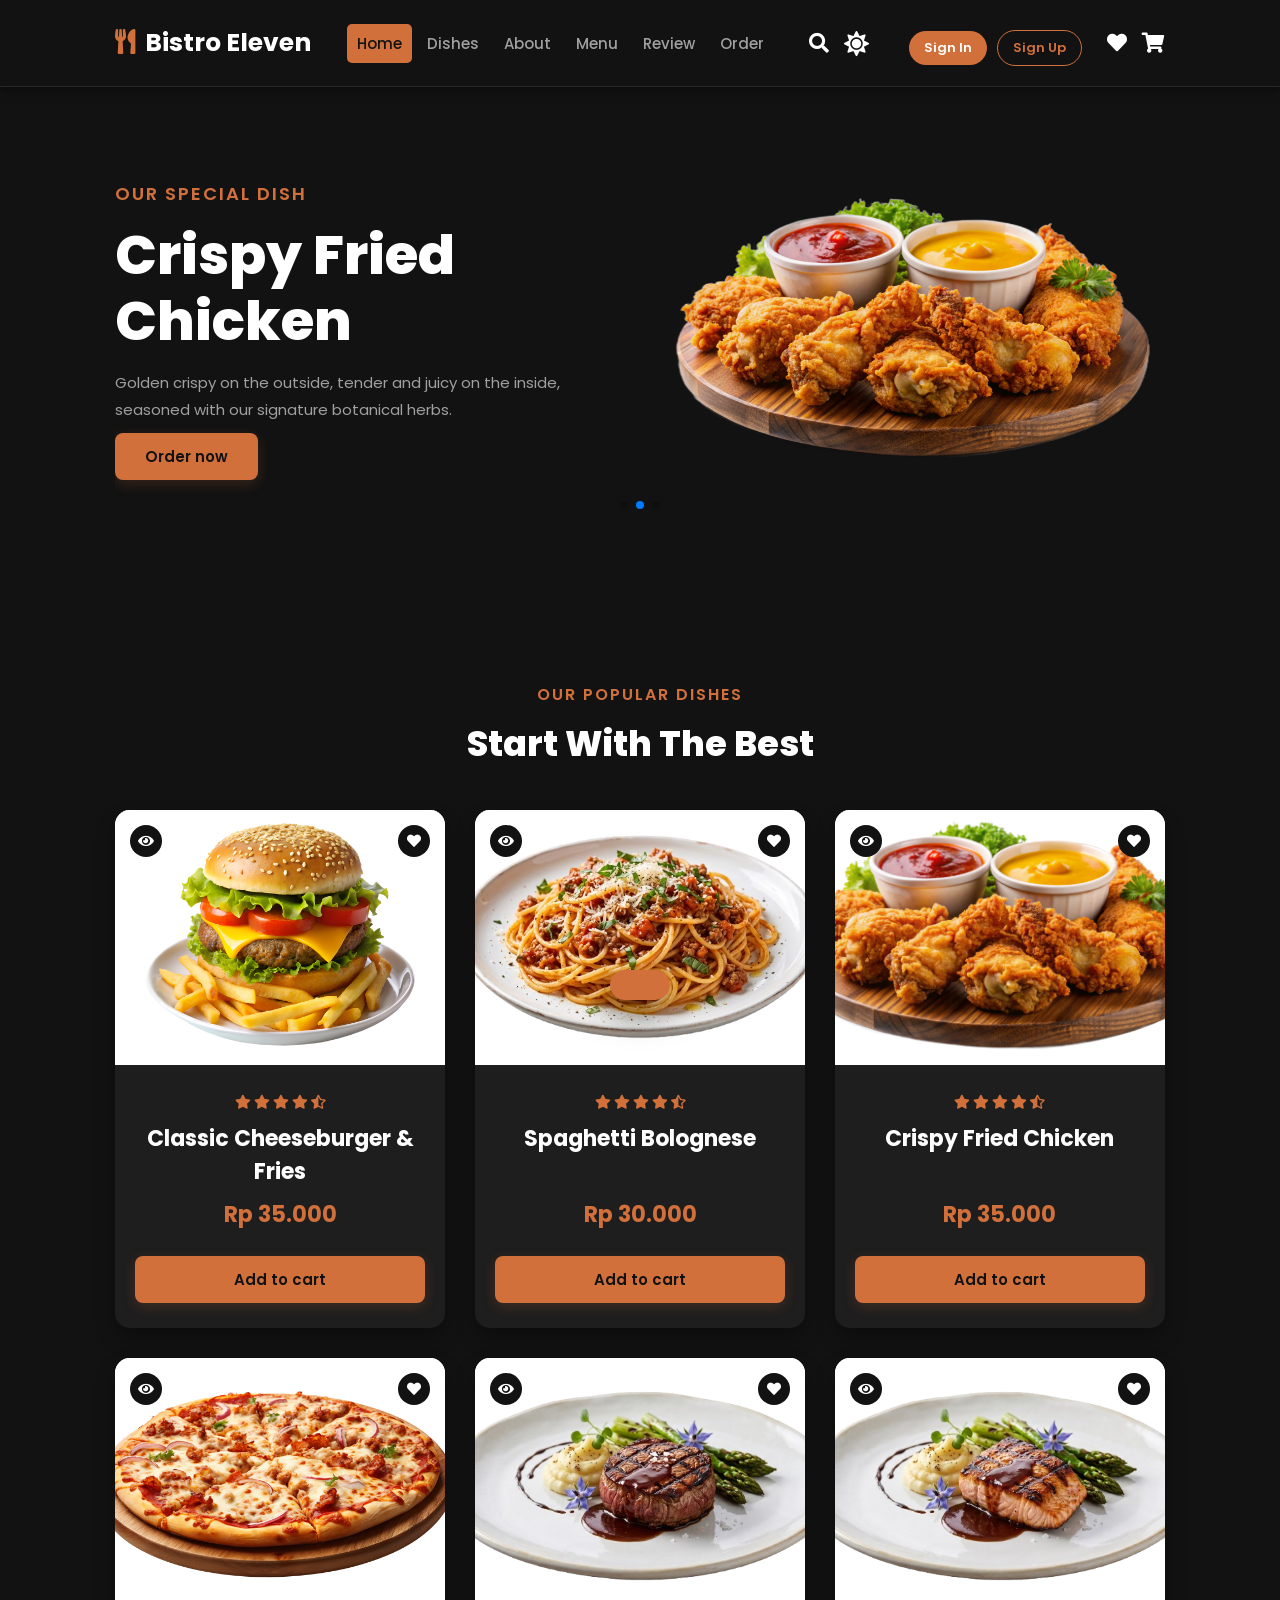
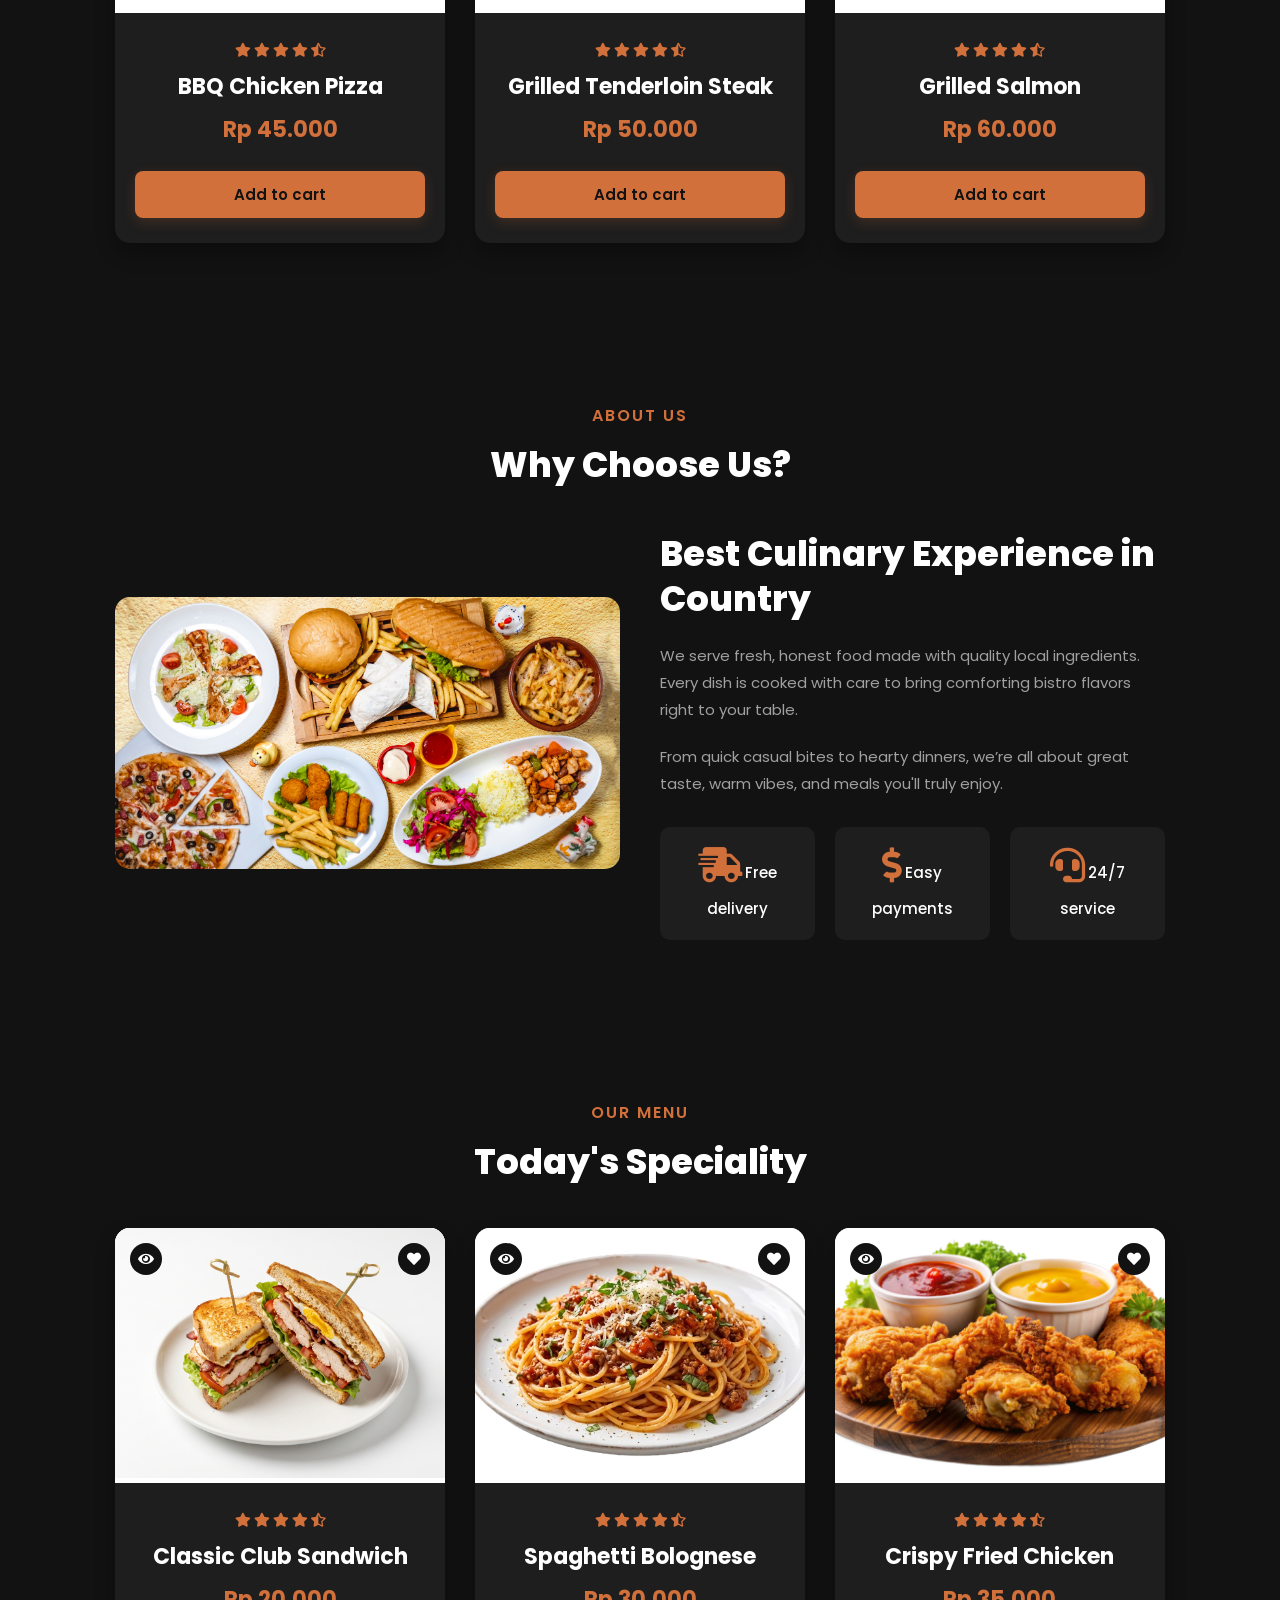
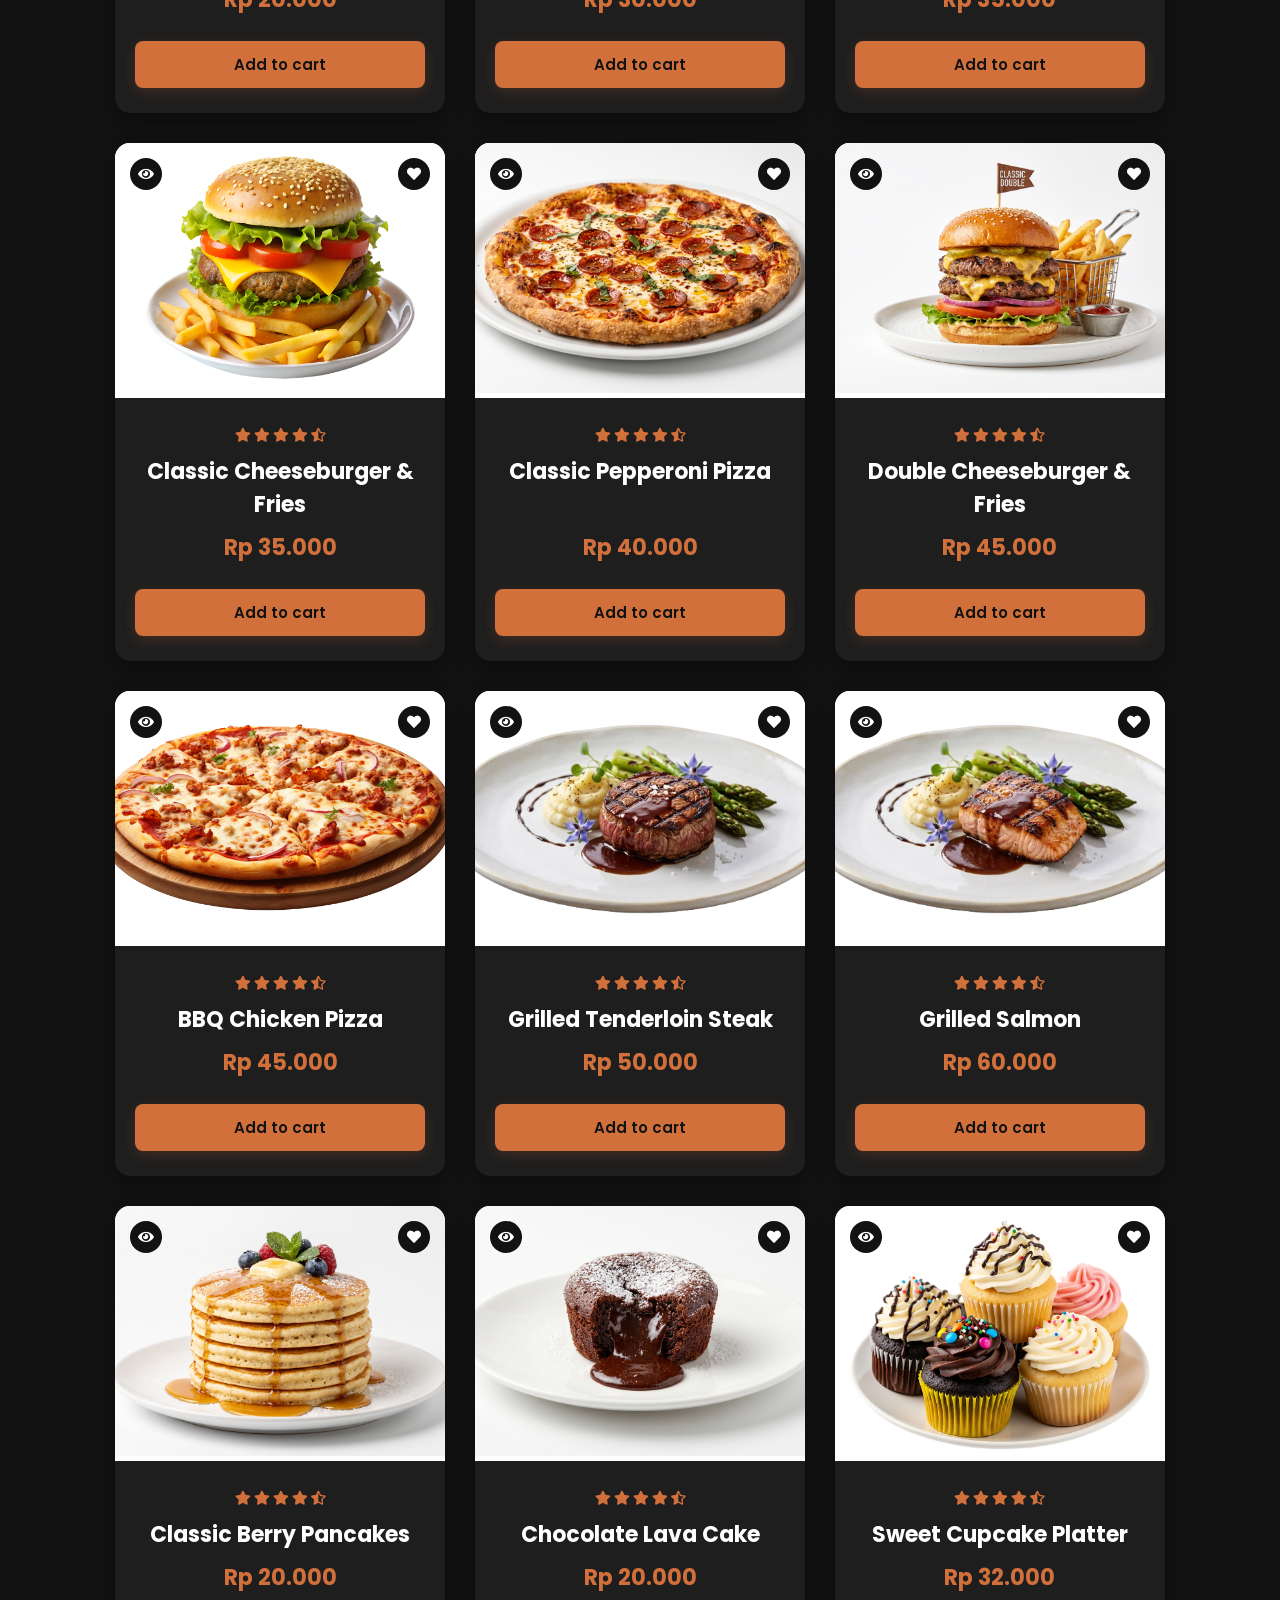
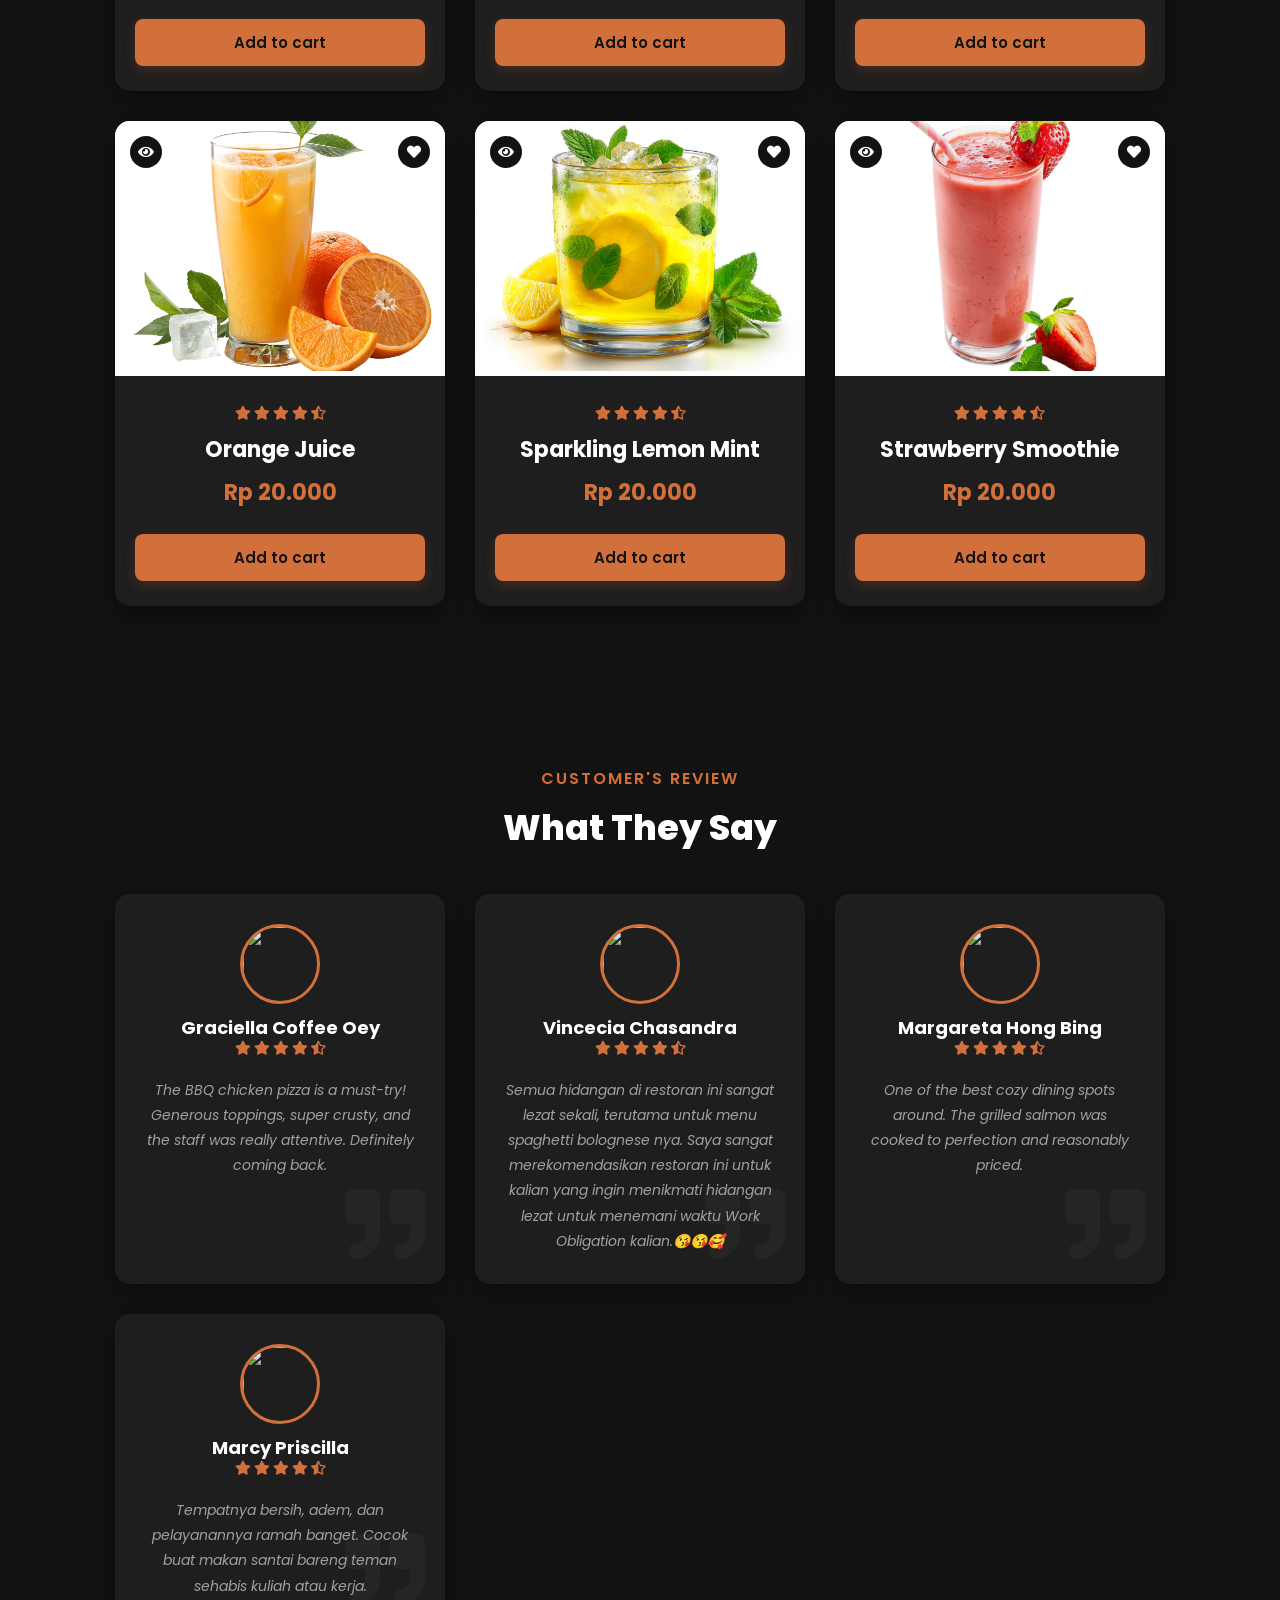
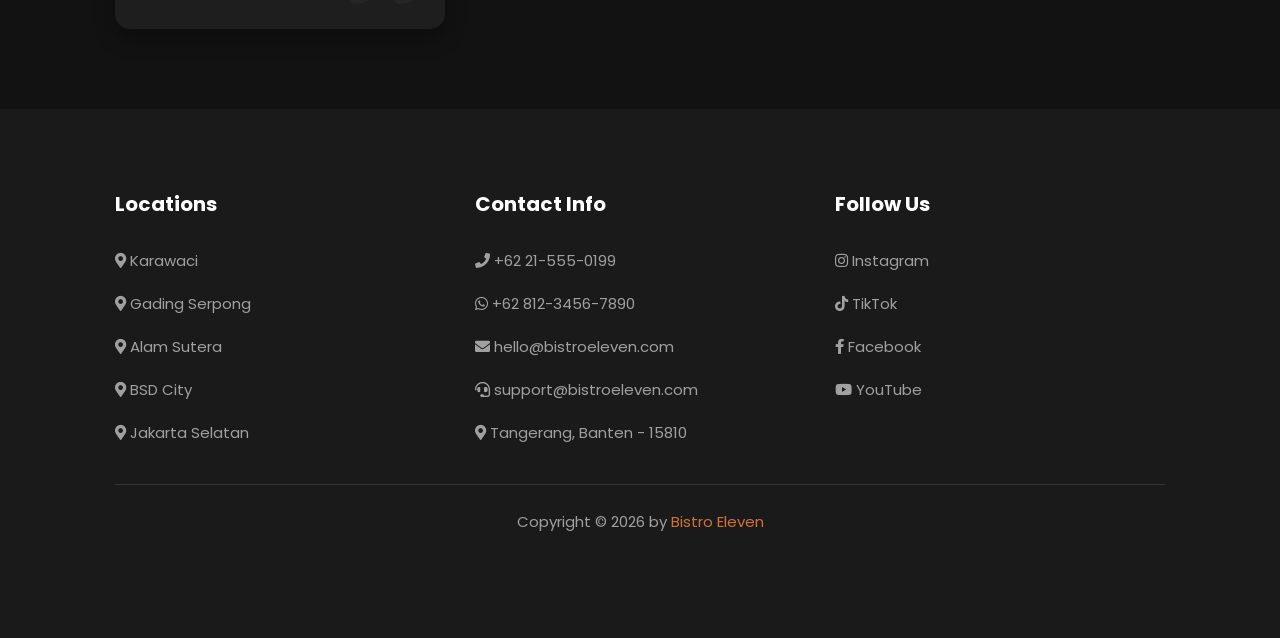
==== Index.html @ dbfa5928 "Menambahkan file project" ====
<!doctype html>
<html lang="en">
  <!-- Marcy  -->
  <!-- File Structure -->
  <head>
    <meta charset="UTF-8" />
    <meta name="viewport" content="width=device-width, initial-scale=1.0" />
    <title>Food Ordering Web</title>
    <!-- Link buat munculin ikon garpu-pisau, kaca pembesar, dll  JANGAN DI HAPUSSS -->
    <link
      rel="stylesheet"
      href="https://cdnjs.cloudflare.com/ajax/libs/font-awesome/5.15.3/css/all.min.css"
    />

    <link
      rel="stylesheet"
      href="https://cdn.jsdelivr.net/npm/swiper@11/swiper-bundle.min.css"
    />
    <link rel="stylesheet" href="style.css" />
  </head>

  <body>
    <!-- Header Section -->
    <header>
      <a href="#home" class="logo"
        ><i class="fas fa-utensils"></i> Bistro Eleven</a
      >

      <nav class="navbar">
        <a class="active" href="Index.html#home">home</a>
        <a href="Index.html#dishes">dishes</a>
        <a href="Index.html#about">about</a>
        <a href="Index.html#menu">menu</a>
        <a href="Index.html#review">review</a>
        <a href="checkout.html">order</a>
      </nav>

      <div class="icons">
        <i class="fas fa-bars" id="menu-bars"></i>
        <i class="fas fa-search" id="search-icon"></i>
        <i class="fas fa-sun" id="theme-toggle" title="Toggle Light Mode"></i>
        <div id="auth-container"></div>
        <i class="fas fa-heart" id="wishlist-icon"></i>
        <i class="fas fa-shopping-cart" id="cart-icon"></i>
      </div>
    </header>

    <!-- Search Bar Section -->
    <form action="" id="search-form">
      <input
        type="search"
        placeholder="search here..."
        name=""
        id="search-box"
      />
      <label for="search-box" class="fas fa-search"></label>
      <i class="fas fa-times" id="close"></i>
    </form>

    <!-- Wishlist Section -->
    <div class="cart-items-container" id="wishlist-items-container">
      <div class="cart-header">
        <h3>your wishlist</h3>
        <i class="fas fa-times" id="wishlist-close"></i>
      </div>
      <div class="cart-items" id="wishlist-items"></div>
    </div>

    <!-- Cart Section -->
    <div class="cart-items-container" id="cart-items-container">
      <div class="cart-header">
        <h3>your cart</h3>
        <i class="fas fa-times" id="cart-close"></i>
      </div>
      <div class="cart-items"></div>
      <div class="cart-total">
        total : <span id="cart-total-price">Rp 0</span>
      </div>
      <a
        href="checkout.html"
        class="btn checkout-btn"
        onclick="
          document
            .getElementById('cart-items-container')
            .classList.remove('active')
        "
        >checkout now</a
      >
    </div>

    <!-- Home Section -->
    <section class="home" id="home">
      <!-- Struktur untuk Slider/Carousel -->
      <div class="swiper home-slider">
        <div class="swiper-wrapper">
          <div class="swiper-slide slide">
            <div class="content">
              <span>our special dish</span>
              <h3>BBQ Chicken Pizza</h3>
              <p>
                A perfect mix of sweet, smoky, and savory in every single bite.
              </p>
              <a href="#menu" class="btn">Order now</a>
            </div>
            <div class="image">
              <img src="Img/Home Section/home-1.png" alt="" />
            </div>
          </div>

          <div class="swiper-slide slide">
            <div class="content">
              <span>our special dish</span>
              <h3>Crispy Fried Chicken</h3>
              <p>
                Golden crispy on the outside, tender and juicy on the inside,
                seasoned with our signature botanical herbs.
              </p>
              <a href="#menu" class="btn">Order now</a>
            </div>
            <div class="image">
              <img src="Img/Home Section/home-2.png" alt="" />
            </div>
          </div>

          <div class="swiper-slide slide">
            <div class="content">
              <span>our special dish</span>
              <h3>Spaghetti Bolognese</h3>
              <p>
                Al dente pasta tossed in rich, slow simmered beef ragù and
                topped with savory parmesan cheese.
              </p>
              <a href="#menu" class="btn">Order now</a>
            </div>
            <div class="image">
              <img src="Img/Home Section/home-3.png" alt="" />
            </div>
          </div>
        </div>

        <div class="swiper-pagination"></div>
      </div>
    </section>

    <!-- Margaret  -->
    <!-- Dishes section -->
    <!-- Diurutkan: Makanan Termurah (Rp 30.000) s/d Termahal (Rp 60.000) -->
    <section class="dishes" id="dishes">
      <h3 class="sub-heading">Our Popular Dishes</h3>
      <h1 class="heading">Start with the Best</h1>

      <div class="box-container">
        <!-- Rp 30.000 -->
        <div class="box">
          <div class="image">
            <img src="Img/Dishes Section/dish-1.png" alt="" />
            <i class="fas fa-heart wishlist-btn"></i>
            <i class="fas fa-eye view-btn" title="Quick View"></i>
          </div>
          <div class="content">
            <div class="stars">
              <i class="fas fa-star"></i>
              <i class="fas fa-star"></i>
              <i class="fas fa-star"></i>
              <i class="fas fa-star"></i>
              <i class="fas fa-star-half-alt"></i>
            </div>
            <h3>Classic Cheeseburger & Fries</h3>
            <p>
              juicy beef patty topped with melted cheese, lettuce, tomato, and
              served with crispy fries.
            </p>
            <span class="price">Rp 35.000</span>
            <a href="javascript:void(0)" class="btn add-to-cart">Add to cart</a>
          </div>
        </div>

        <!-- Rp 30.000 -->
        <div class="box">
          <div class="image">
            <img src="Img/Dishes Section/dish-4.png" alt="" />
            <i class="fas fa-heart wishlist-btn"></i>
            <i class="fas fa-eye view-btn" title="Quick View"></i>
          </div>
          <div class="content">
            <div class="stars">
              <i class="fas fa-star"></i>
              <i class="fas fa-star"></i>
              <i class="fas fa-star"></i>
              <i class="fas fa-star"></i>
              <i class="fas fa-star-half-alt"></i>
            </div>
            <h3>Spaghetti Bolognese</h3>
            <p>
              Al dente pasta tossed in rich, slow simmered beef ragù and topped
              with savory parmesan cheese.
            </p>
            <span class="price">Rp 30.000</span>
            <a href="javascript:void(0)" class="btn add-to-cart">Add to cart</a>
          </div>
        </div>

        <!-- Rp 35.000 -->
        <div class="box">
          <div class="image">
            <img src="Img/Dishes Section/dish-2.png" alt="" />
            <i class="fas fa-heart wishlist-btn"></i>
            <i class="fas fa-eye view-btn" title="Quick View"></i>
          </div>
          <div class="content">
            <div class="stars">
              <i class="fas fa-star"></i>
              <i class="fas fa-star"></i>
              <i class="fas fa-star"></i>
              <i class="fas fa-star"></i>
              <i class="fas fa-star-half-alt"></i>
            </div>
            <h3>Crispy Fried Chicken</h3>
            <p>
              Golden crispy on the outside, tender and juicy on the inside,
              seasoned with our signature botanical herbs.
            </p>
            <span class="price">Rp 35.000</span>
            <a href="javascript:void(0)" class="btn add-to-cart">Add to cart</a>
          </div>
        </div>

        <!-- Rp 45.000 -->
        <div class="box">
          <div class="image">
            <img src="Img/Dishes Section/dish-3.png" alt="" />
            <i class="fas fa-heart wishlist-btn"></i>
            <i class="fas fa-eye view-btn" title="Quick View"></i>
          </div>
          <div class="content">
            <div class="stars">
              <i class="fas fa-star"></i>
              <i class="fas fa-star"></i>
              <i class="fas fa-star"></i>
              <i class="fas fa-star"></i>
              <i class="fas fa-star-half-alt"></i>
            </div>
            <h3>BBQ Chicken Pizza</h3>
            <p>
              A perfect mix of sweet, smoky, and savory in every single bite.
            </p>
            <span class="price">Rp 45.000</span>
            <a href="javascript:void(0)" class="btn add-to-cart">Add to cart</a>
          </div>
        </div>

        <!-- Rp 50.000 -->
        <div class="box">
          <div class="image">
            <img src="Img/Dishes Section/dish-5.png" alt="" />
            <i class="fas fa-heart wishlist-btn"></i>
            <i class="fas fa-eye view-btn" title="Quick View"></i>
          </div>
          <div class="content">
            <div class="stars">
              <i class="fas fa-star"></i>
              <i class="fas fa-star"></i>
              <i class="fas fa-star"></i>
              <i class="fas fa-star"></i>
              <i class="fas fa-star-half-alt"></i>
            </div>
            <h3>Grilled Tenderloin Steak</h3>
            <p>
              Tender grilled beef fillet served with buttery mashed potato and
              crisp asparagus.
            </p>
            <span class="price">Rp 50.000</span>
            <a href="javascript:void(0)" class="btn add-to-cart">Add to cart</a>
          </div>
        </div>

        <!-- Rp 60.000 -->
        <div class="box">
          <div class="image">
            <img src="Img/Dishes Section/dish-6.png" alt="" />
            <i class="fas fa-heart wishlist-btn"></i>
            <i class="fas fa-eye view-btn" title="Quick View"></i>
          </div>
          <div class="content">
            <div class="stars">
              <i class="fas fa-star"></i>
              <i class="fas fa-star"></i>
              <i class="fas fa-star"></i>
              <i class="fas fa-star"></i>
              <i class="fas fa-star-half-alt"></i>
            </div>
            <h3>Grilled Salmon</h3>
            <p>
              Tender grilled salmon fillet glazed with savory sauce, served with
              velvety mash and asparagus.
            </p>
            <span class="price">Rp 60.000</span>
            <a href="javascript:void(0)" class="btn add-to-cart">Add to cart</a>
          </div>
        </div>
      </div>
    </section>
    <!-- dishes section ends -->

    <!-- about section starts -->
    <section class="about" id="about">
      <h3 class="sub-heading">about us</h3>
      <h1 class="heading">why choose us?</h1>

      <div class="row">
        <div class="image">
          <img src="Img/About Section/about.jpeg" alt="" />
        </div>

        <div class="content">
          <h3>Best Culinary Experience in Country</h3>
          <p>
            We serve fresh, honest food made with quality local ingredients.
            Every dish is cooked with care to bring comforting bistro flavors
            right to your table.
          </p>
          <p>
            From quick casual bites to hearty dinners, we’re all about great
            taste, warm vibes, and meals you'll truly enjoy.
          </p>
          <div class="icons-container">
            <div class="icons">
              <i class="fas fa-shipping-fast"></i>
              <span>Free delivery</span>
            </div>
            <div class="icons">
              <i class="fas fa-dollar-sign"></i>
              <span>Easy payments</span>
            </div>
            <div class="icons">
              <i class="fas fa-headset"></i>
              <span>24/7 service</span>
            </div>
          </div>
        </div>
      </div>
    </section>
    <!-- about section ends -->

    <!-- menu section starts  -->
    <!-- Klasifikasi: Makanan Berat -> Dessert -> Minuman (Masing-masing termurah ke termahal) -->
    <section class="menu" id="menu">
      <h3 class="sub-heading">our menu</h3>
      <h1 class="heading">today's speciality</h1>

      <div class="box-container">
        <!-- ================= 1. MAKANAN BERAT (TERMURAH -> TERMAHAL) ================= -->

        <!-- Rp 20.000 -->
        <div class="box">
          <div class="image">
            <img src="Img/Menu Section/menu-5.jpeg" alt="" />
            <i class="fas fa-heart wishlist-btn"></i>
            <i class="fas fa-eye view-btn" title="Quick View"></i>
          </div>
          <div class="content">
            <div class="stars">
              <i class="fas fa-star"></i>
              <i class="fas fa-star"></i>
              <i class="fas fa-star"></i>
              <i class="fas fa-star"></i>
              <i class="fas fa-star-half-alt"></i>
            </div>
            <h3>Classic Club Sandwich</h3>
            <p>
              Toasted bread layered with tender chicken, fried egg, and crisp
              vegetables.
            </p>
            <span class="price">Rp 20.000</span>
            <a href="javascript:void(0)" class="btn add-to-cart">Add to cart</a>
          </div>
        </div>

        <!-- Rp 30.000 -->
        <div class="box">
          <div class="image">
            <img src="Img/Dishes Section/dish-4.png" alt="" />
            <i class="fas fa-heart wishlist-btn"></i>
            <i class="fas fa-eye view-btn" title="Quick View"></i>
          </div>
          <div class="content">
            <div class="stars">
              <i class="fas fa-star"></i>
              <i class="fas fa-star"></i>
              <i class="fas fa-star"></i>
              <i class="fas fa-star"></i>
              <i class="fas fa-star-half-alt"></i>
            </div>
            <h3>Spaghetti Bolognese</h3>
            <p>
              Al dente pasta tossed in rich, slow simmered beef ragù and topped
              with savory parmesan cheese.
            </p>
            <span class="price">Rp 30.000</span>
            <a href="javascript:void(0)" class="btn add-to-cart">Add to cart</a>
          </div>
        </div>

        <!-- Rp 35.000 -->
        <div class="box">
          <div class="image">
            <img src="Img/Dishes Section/dish-2.png" alt="" />
            <i class="fas fa-heart wishlist-btn"></i>
            <i class="fas fa-eye view-btn" title="Quick View"></i>
          </div>
          <div class="content">
            <div class="stars">
              <i class="fas fa-star"></i>
              <i class="fas fa-star"></i>
              <i class="fas fa-star"></i>
              <i class="fas fa-star"></i>
              <i class="fas fa-star-half-alt"></i>
            </div>
            <h3>Crispy Fried Chicken</h3>
            <p>
              Golden crispy on the outside, tender and juicy on the inside,
              seasoned with our signature botanical herbs.
            </p>
            <span class="price">Rp 35.000</span>
            <a href="javascript:void(0)" class="btn add-to-cart">Add to cart</a>
          </div>
        </div>

        <!-- Rp 35.000 -->
        <div class="box">
          <div class="image">
            <img src="Img/Dishes Section/dish-1.png" alt="" />
            <i class="fas fa-heart wishlist-btn"></i>
            <i class="fas fa-eye view-btn" title="Quick View"></i>
          </div>
          <div class="content">
            <div class="stars">
              <i class="fas fa-star"></i>
              <i class="fas fa-star"></i>
              <i class="fas fa-star"></i>
              <i class="fas fa-star"></i>
              <i class="fas fa-star-half-alt"></i>
            </div>
            <h3>Classic Cheeseburger & Fries</h3>
            <p>
              juicy beef patty topped with melted cheese, lettuce, tomato, and
              served with crispy fries.
            </p>
            <span class="price">Rp 35.000</span>
            <a href="javascript:void(0)" class="btn add-to-cart">Add to cart</a>
          </div>
        </div>

        <!-- Rp 40.000 -->
        <div class="box">
          <div class="image">
            <img src="Img/Menu Section/menu-1.jpeg" alt="" />
            <i class="fas fa-heart wishlist-btn"></i>
            <i class="fas fa-eye view-btn" title="Quick View"></i>
          </div>
          <div class="content">
            <div class="stars">
              <i class="fas fa-star"></i>
              <i class="fas fa-star"></i>
              <i class="fas fa-star"></i>
              <i class="fas fa-star"></i>
              <i class="fas fa-star-half-alt"></i>
            </div>
            <h3>Classic Pepperoni Pizza</h3>
            <p>
              Crispy pepperoni slices on melted mozzarella and tangy tomato
              sauce.
            </p>
            <span class="price">Rp 40.000</span>
            <a href="javascript:void(0)" class="btn add-to-cart">Add to cart</a>
          </div>
        </div>

        <!-- Rp 45.000 -->
        <div class="box">
          <div class="image">
            <img src="Img/Menu Section/menu-2.jpeg" alt="" />
            <i class="fas fa-heart wishlist-btn"></i>
            <i class="fas fa-eye view-btn" title="Quick View"></i>
          </div>
          <div class="content">
            <div class="stars">
              <i class="fas fa-star"></i>
              <i class="fas fa-star"></i>
              <i class="fas fa-star"></i>
              <i class="fas fa-star"></i>
              <i class="fas fa-star-half-alt"></i>
            </div>
            <h3>Double Cheeseburger & Fries</h3>
            <p>
              Two juicy beef patties with melted cheddar, fresh veggies, and
              crispy fries.
            </p>
            <span class="price">Rp 45.000</span>
            <a href="javascript:void(0)" class="btn add-to-cart">Add to cart</a>
          </div>
        </div>

        <!-- Rp 45.000 -->
        <div class="box">
          <div class="image">
            <img src="Img/Dishes Section/dish-3.png" alt="" />
            <i class="fas fa-heart wishlist-btn"></i>
            <i class="fas fa-eye view-btn" title="Quick View"></i>
          </div>
          <div class="content">
            <div class="stars">
              <i class="fas fa-star"></i>
              <i class="fas fa-star"></i>
              <i class="fas fa-star"></i>
              <i class="fas fa-star"></i>
              <i class="fas fa-star-half-alt"></i>
            </div>
            <h3>BBQ Chicken Pizza</h3>
            <p>
              A perfect mix of sweet, smoky, and savory in every single bite.
            </p>
            <span class="price">Rp 45.000</span>
            <a href="javascript:void(0)" class="btn add-to-cart">Add to cart</a>
          </div>
        </div>

        <!-- Rp 50.000 -->
        <div class="box">
          <div class="image">
            <img src="Img/Dishes Section/dish-5.png" alt="" />
            <i class="fas fa-heart wishlist-btn"></i>
            <i class="fas fa-eye view-btn" title="Quick View"></i>
          </div>
          <div class="content">
            <div class="stars">
              <i class="fas fa-star"></i>
              <i class="fas fa-star"></i>
              <i class="fas fa-star"></i>
              <i class="fas fa-star"></i>
              <i class="fas fa-star-half-alt"></i>
            </div>
            <h3>Grilled Tenderloin Steak</h3>
            <p>
              Tender grilled beef fillet served with buttery mashed potato and
              crisp asparagus.
            </p>
            <span class="price">Rp 50.000</span>
            <a href="javascript:void(0)" class="btn add-to-cart">Add to cart</a>
          </div>
        </div>

        <!-- Rp 60.000 -->
        <div class="box">
          <div class="image">
            <img src="Img/Dishes Section/dish-6.png" alt="" />
            <i class="fas fa-heart wishlist-btn"></i>
            <i class="fas fa-eye view-btn" title="Quick View"></i>
          </div>
          <div class="content">
            <div class="stars">
              <i class="fas fa-star"></i>
              <i class="fas fa-star"></i>
              <i class="fas fa-star"></i>
              <i class="fas fa-star"></i>
              <i class="fas fa-star-half-alt"></i>
            </div>
            <h3>Grilled Salmon</h3>
            <p>
              Tender grilled salmon fillet glazed with savory sauce, served with
              velvety mash and asparagus.
            </p>
            <span class="price">Rp 60.000</span>
            <a href="javascript:void(0)" class="btn add-to-cart">Add to cart</a>
          </div>
        </div>

        <!-- ================= 2. DESSERT (TERMURAH -> TERMAHAL) ================= -->

        <!-- Rp 20.000 -->
        <div class="box">
          <div class="image">
            <img src="Img/Menu Section/menu-3.jpeg" alt="" />
            <i class="fas fa-heart wishlist-btn"></i>
            <i class="fas fa-eye view-btn" title="Quick View"></i>
          </div>
          <div class="content">
            <div class="stars">
              <i class="fas fa-star"></i>
              <i class="fas fa-star"></i>
              <i class="fas fa-star"></i>
              <i class="fas fa-star"></i>
              <i class="fas fa-star-half-alt"></i>
            </div>
            <h3>Classic Berry Pancakes</h3>
            <p>
              Fluffy stacked pancakes drizzled with sweet maple syrup and fresh
              berries.
            </p>
            <span class="price">Rp 20.000</span>
            <a href="javascript:void(0)" class="btn add-to-cart">Add to cart</a>
          </div>
        </div>

        <!-- Rp 20.000 -->
        <div class="box">
          <div class="image">
            <img src="Img/Menu Section/menu-4.jpeg" alt="" />
            <i class="fas fa-heart wishlist-btn"></i>
            <i class="fas fa-eye view-btn" title="Quick View"></i>
          </div>
          <div class="content">
            <div class="stars">
              <i class="fas fa-star"></i>
              <i class="fas fa-star"></i>
              <i class="fas fa-star"></i>
              <i class="fas fa-star"></i>
              <i class="fas fa-star-half-alt"></i>
            </div>
            <h3>Chocolate Lava Cake</h3>
            <p>Warm chocolate cake with a rich, gooey melted center.</p>
            <span class="price">Rp 20.000</span>
            <a href="javascript:void(0)" class="btn add-to-cart">Add to cart</a>
          </div>
        </div>

        <!-- Rp 32.000 -->
        <div class="box">
          <div class="image">
            <img src="Img/Menu Section/menu-6.png" alt="" />
            <i class="fas fa-heart wishlist-btn"></i>
            <i class="fas fa-eye view-btn" title="Quick View"></i>
          </div>
          <div class="content">
            <div class="stars">
              <i class="fas fa-star"></i>
              <i class="fas fa-star"></i>
              <i class="fas fa-star"></i>
              <i class="fas fa-star"></i>
              <i class="fas fa-star-half-alt"></i>
            </div>
            <h3>Sweet Cupcake Platter</h3>
            <p>
              Soft and sweet assorted cupcakes topped with rich, colorful
              buttercream.
            </p>
            <span class="price">Rp 32.000</span>
            <a href="javascript:void(0)" class="btn add-to-cart">Add to cart</a>
          </div>
        </div>

        <!-- ================= 3. MINUMAN (TERMURAH -> TERMAHAL) ================= -->

        <!-- Rp 20.000 -->
        <div class="box">
          <div class="image">
            <img src="Img/Menu Section/menu-7.png" alt="" />
            <i class="fas fa-heart wishlist-btn"></i>
            <i class="fas fa-eye view-btn" title="Quick View"></i>
          </div>
          <div class="content">
            <div class="stars">
              <i class="fas fa-star"></i>
              <i class="fas fa-star"></i>
              <i class="fas fa-star"></i>
              <i class="fas fa-star"></i>
              <i class="fas fa-star-half-alt"></i>
            </div>
            <h3>Orange Juice</h3>
            <p>
              Pure freshly squeezed orange juice served chilled with fresh mint
              leaves.
            </p>
            <span class="price">Rp 20.000</span>
            <a href="javascript:void(0)" class="btn add-to-cart">Add to cart</a>
          </div>
        </div>

        <!-- Rp 20.000 -->
        <div class="box">
          <div class="image">
            <img src="Img/Menu Section/menu-8.jpg" alt="" />
            <i class="fas fa-heart wishlist-btn"></i>
            <i class="fas fa-eye view-btn" title="Quick View"></i>
          </div>
          <div class="content">
            <div class="stars">
              <i class="fas fa-star"></i>
              <i class="fas fa-star"></i>
              <i class="fas fa-star"></i>
              <i class="fas fa-star"></i>
              <i class="fas fa-star-half-alt"></i>
            </div>
            <h3>Sparkling Lemon Mint</h3>
            <p>
              Zesty fresh lemon juice infused with crushed mint and sparkling
              soda.
            </p>
            <span class="price">Rp 20.000</span>
            <a href="javascript:void(0)" class="btn add-to-cart">Add to cart</a>
          </div>
        </div>

        <!-- Rp 20.000 -->
        <div class="box">
          <div class="image">
            <img src="Img/Menu Section/menu-9.png" alt="" />
            <i class="fas fa-heart wishlist-btn"></i>
            <i class="fas fa-eye view-btn" title="Quick View"></i>
          </div>
          <div class="content">
            <div class="stars">
              <i class="fas fa-star"></i>
              <i class="fas fa-star"></i>
              <i class="fas fa-star"></i>
              <i class="fas fa-star"></i>
              <i class="fas fa-star-half-alt"></i>
            </div>
            <h3>Strawberry Smoothie</h3>
            <p>
              Blended fresh strawberries with chilled milk and a hint of mint.
            </p>
            <span class="price">Rp 20.000</span>
            <a href="javascript:void(0)" class="btn add-to-cart">Add to cart</a>
          </div>
        </div>
      </div>
    </section>
    <!-- menu section ends -->

    <!-- review section starts  -->
    <section class="review" id="review">
      <h3 class="sub-heading">customer's review</h3>
      <h1 class="heading">what they say</h1>

      <div class="box-container">
        <div class="box">
          <i class="fas fa-quote-right"></i>
          <div class="user">
            <img src="img/Review Section/pic-1.jpg" alt="" />
            <div class="user-info">
              <h3>Graciella Coffee Oey</h3>
              <div class="stars">
                <i class="fas fa-star"></i>
                <i class="fas fa-star"></i>
                <i class="fas fa-star"></i>
                <i class="fas fa-star"></i>
                <i class="fas fa-star-half-alt"></i>
              </div>
            </div>
          </div>
          <p>
            The BBQ chicken pizza is a must-try! Generous toppings, super
            crusty, and the staff was really attentive. Definitely coming back.
          </p>
        </div>

        <div class="box">
          <i class="fas fa-quote-right"></i>
          <div class="user">
            <img src="img/Review Section/pic-2.jpeg" alt="" />
            <div class="user-info">
              <h3>Vincecia Chasandra</h3>
              <div class="stars">
                <i class="fas fa-star"></i>
                <i class="fas fa-star"></i>
                <i class="fas fa-star"></i>
                <i class="fas fa-star"></i>
                <i class="fas fa-star-half-alt"></i>
              </div>
            </div>
          </div>
          <p>
            Semua hidangan di restoran ini sangat lezat sekali, terutama untuk
            menu spaghetti bolognese nya. Saya sangat merekomendasikan restoran
            ini untuk kalian yang ingin menikmati hidangan lezat untuk menemani
            waktu Work Obligation kalian.😘😘🥰
          </p>
        </div>

        <div class="box">
          <i class="fas fa-quote-right"></i>
          <div class="user">
            <img src="img/Review Section/pic-3.png" alt="" />
            <div class="user-info">
              <h3>Margareta Hong Bing</h3>
              <div class="stars">
                <i class="fas fa-star"></i>
                <i class="fas fa-star"></i>
                <i class="fas fa-star"></i>
                <i class="fas fa-star"></i>
                <i class="fas fa-star-half-alt"></i>
              </div>
            </div>
          </div>
          <p>
            One of the best cozy dining spots around. The grilled salmon was
            cooked to perfection and reasonably priced.
          </p>
        </div>

        <div class="box">
          <i class="fas fa-quote-right"></i>
          <div class="user">
            <img src="img/Review Section/hoppers-tom.gif" alt="" />
            <div class="user-info">
              <h3>Marcy Priscilla</h3>
              <div class="stars">
                <i class="fas fa-star"></i>
                <i class="fas fa-star"></i>
                <i class="fas fa-star"></i>
                <i class="fas fa-star"></i>
                <i class="fas fa-star-half-alt"></i>
              </div>
            </div>
          </div>
          <p>
            Tempatnya bersih, adem, dan pelayanannya ramah banget. Cocok buat
            makan santai bareng teman sehabis kuliah atau kerja.
          </p>
        </div>
      </div>
    </section>
    <!-- review section ends -->

    <!-- footer section start -->
    <section class="footer">
      <div class="box-container">
        <div class="box">
          <h3>Locations</h3>
          <a
            href="https://www.google.com/maps?q=Karawaci,+Tangerang,+Banten"
            target="_blank"
            rel="noopener noreferrer"
            ><i class="fas fa-map-marker-alt"></i> Karawaci</a
          >
          <a
            href="https://www.google.com/maps?q=Gading+Serpong,+Tangerang,+Banten"
            target="_blank"
            rel="noopener noreferrer"
            ><i class="fas fa-map-marker-alt"></i> Gading Serpong</a
          >
          <a
            href="https://www.google.com/maps?q=Alam+Sutera,+Tangerang+Selatan,+Banten"
            target="_blank"
            rel="noopener noreferrer"
            ><i class="fas fa-map-marker-alt"></i> Alam Sutera</a
          >
          <a
            href="https://www.google.com/maps?q=BSD+City,+Tangerang+Selatan,+Banten"
            target="_blank"
            rel="noopener noreferrer"
            ><i class="fas fa-map-marker-alt"></i> BSD City</a
          >
          <a
            href="https://www.google.com/maps?q=Jakarta+Selatan,+Jakarta"
            target="_blank"
            rel="noopener noreferrer"
            ><i class="fas fa-map-marker-alt"></i> Jakarta Selatan</a
          >
        </div>

        <div class="box">
          <h3>Contact Info</h3>
          <a href="tel:+62215550199"
            ><i class="fas fa-phone"></i> +62 21-555-0199</a
          >
          <a
            href="https://wa.me/081234567890"
            target="_blank"
            rel="noopener noreferrer"
            ><i class="fab fa-whatsapp"></i> +62 812-3456-7890</a
          >
          <a href="mailto:hello@bistroeleven.com"
            ><i class="fas fa-envelope"></i> hello@bistroeleven.com</a
          >
          <a href="#"
            ><i class="fas fa-headset"></i> support@bistroeleven.com</a
          >
          <a href="#"
            ><i class="fas fa-map-marker-alt"></i> Tangerang, Banten - 15810</a
          >
        </div>

        <div class="box">
          <h3>Follow Us</h3>
          <a
            href="https://instagram.com/"
            target="_blank"
            rel="noopener noreferrer"
            ><i class="fab fa-instagram"></i> Instagram</a
          >
          <a
            href="https://tiktok.com/"
            target="_blank"
            rel="noopener noreferrer"
            ><i class="fab fa-tiktok"></i> TikTok</a
          >
          <a
            href="https://facebook.com/"
            target="_blank"
            rel="noopener noreferrer"
            ><i class="fab fa-facebook-f"></i> Facebook</a
          >
          <a
            href="https://youtube.com/"
            target="_blank"
            rel="noopener noreferrer"
            ><i class="fab fa-youtube"></i> YouTube</a
          >
        </div>
      </div>
      <div class="credit">
        Copyright &copy; 2026 by <span>Bistro Eleven</span>
      </div>
    </section>

    <!-- Payment Modal -->
    <div class="payment-modal-overlay" id="payment-modal">
      <div class="payment-box">
        <h3>Payment Summary</h3>
        <p>Total Bill: <br /><span id="payment-total-price">Rp 0</span></p>
        <select id="payment-method" required title="Select Payment Method">
          <option value="" disabled selected>Select Payment Method</option>
          <option value="cod">Cash on Delivery (COD)</option>
          <option value="transfer">Bank Transfer (BCA/Mandiri)</option>
          <option value="ewallet">E-Wallet (OVO/GoPay/Dana)</option>
        </select>
        <div class="payment-actions">
          <button class="btn" id="confirm-payment-btn">Pay Now</button>
          <button class="btn cancel-btn" id="cancel-payment-btn">Cancel</button>
        </div>
      </div>
    </div>

    <!-- Preparing Order Modal -->
    <div class="payment-modal-overlay" id="preparing-modal">
      <div class="payment-box preparing-box">
        <div class="icon-circle">
          <i class="fas fa-utensils"></i>
        </div>
        <h3>Preparing Your Order...</h3>
        <p>
          Please wait a moment, our chef is preparing the best dish for you at
          Bistro Eleven!
        </p>
      </div>
    </div>

    <!-- Success Order Modal -->
    <div class="payment-modal-overlay" id="success-modal">
      <div class="payment-box success-box">
        <div class="icon-circle">
          <i class="fas fa-check"></i>
        </div>
        <h3>Thank You for Ordering!</h3>
        <p>
          Your order at Bistro Eleven has been confirmed and is being processed.
        </p>
        <div class="order-details-box">
          <h4>Your Order Details:</h4>
          <div id="success-order-items"></div>
          <div class="order-total-row">
            <h4>Total Payment:</h4>
            <h4 id="success-total-price">Rp 0</h4>
          </div>
        </div>
        <a href="Index.html" class="btn block-btn">Back to Home</a>
      </div>
    </div>

    <!-- Search Results Modal -->
    <div class="payment-modal-overlay" id="search-results-modal">
      <div class="search-results-box">
        <i class="fas fa-times" id="close-search-results"></i>
        <h3 class="search-results-title">Search Results</h3>
        <div
          class="box-container dishes menu"
          id="search-results-container"
        ></div>
      </div>
    </div>

    <!-- Product Detail Modal (Quick View) -->
    <div class="payment-modal-overlay" id="product-detail-modal">
      <div class="product-detail-box">
        <i class="fas fa-times" id="close-product-detail"></i>

        <!-- Gambar di sebelah kiri -->
        <div>
          <img src="" alt="" id="modal-product-img" />
        </div>

        <!-- Deskripsi dan info produk di sebelah kanan -->
        <div>
          <h3 id="modal-product-title">Product Title</h3>
          <div class="stars" id="modal-product-stars"></div>
          <p id="modal-product-desc">Product description will appear here...</p>
          <span class="price" id="modal-product-price">Rp 0</span>
          <a
            href="javascript:void(0)"
            class="btn add-to-cart"
            id="modal-add-to-cart"
            >add to cart</a
          >
        </div>
      </div>
    </div>

    <script src="https://cdn.jsdelivr.net/npm/swiper@11/swiper-bundle.min.js"></script>
    <script src="script.js"></script>
  </body>
</html>
---- style.css ----
@import url('https://fonts.googleapis.com/css2?family=Poppins:wght@300;400;500;600;700;800&display=swap');

:root {
    --primary: #D2703B;
    --primary-dark: #c5a171;
    --secondary: #ffffff;
    --bg-color: #121212;
    --surface: #1e1e1e;
    --text-muted: #a0a0a0;
    --shadow-md: 0 10px 20px rgba(0,0,0,0.3);
    --shadow-hover: 0 15px 30px rgba(0,0,0,0.5);
    --radius-md: 1rem;
    --radius-lg: 1.5rem;
    --transition: all 0.3s cubic-bezier(0.4, 0, 0.2, 1);
}

* {
    font-family: 'Poppins', sans-serif;
    margin: 0;
    padding: 0;
    box-sizing: border-box;
    text-decoration: none;
    outline: none;
    border: none;
}

html {
    font-size: 62.5%;
    overflow-x: hidden;
    scroll-padding-top: 7rem;
    scroll-behavior: smooth;
}

body {
    background: var(--bg-color);
    color: var(--secondary);
}

section {
    padding: 8rem 9%;
}

.sub-heading {
    text-align: center;
    color: var(--primary);
    font-size: 1.6rem;
    font-weight: 600;
    text-transform: uppercase;
    letter-spacing: .2rem;
    margin-bottom: 1rem;
}

.heading {
    text-align: center;
    color: var(--secondary);
    font-size: 3.5rem;
    font-weight: 800;
    margin-bottom: 4rem;
    text-transform: capitalize;
}

p {
    text-transform: none;
    color: var(--text-muted);
    line-height: 1.8;
    font-size: 1.5rem;
}

.btn {
    display: inline-block;
    margin-top: 1rem;
    padding: 1.2rem 3rem;
    background: var(--primary);
    color: #121212;
    font-size: 1.5rem;
    font-weight: 600;
    border-radius: .8rem;
    cursor: pointer;
    box-shadow: 0 4px 14px 0 rgba(210, 112, 59, 0.2);
    transition: var(--transition);
}

.btn:hover {
    background: var(--primary-dark);
    transform: translateY(-3px);
    box-shadow: 0 6px 20px rgba(210, 112, 59, 0.4);
    color: #121212;
}

header {
    position: fixed;
    top: 0;
    left: 0;
    right: 0;
    background: #121212;
    padding: 2rem 9%;
    display: flex;
    align-items: center;
    justify-content: space-between;
    z-index: 1000;
    box-shadow: 0 2px 10px rgba(0,0,0,0.5);
    border-bottom: 1px solid #2a2a2a;
}

header .logo {
    color: var(--secondary);
    font-size: 2.5rem;
    font-weight: 700;
}

header .logo i {
    color: var(--primary);
    margin-right: .5rem;
}

header .navbar a {
    font-size: 1.5rem;
    color: var(--text-muted);
    margin: 0 1rem;
    padding: .8rem 1.5rem;
    border-radius: .5rem;
    font-weight: 500;
    transition: var(--transition);
}

header .navbar a:hover,
header .navbar a.active {
    background: var(--primary);
    color: #121212;
}

header .icons i,
header .icons a {
    cursor: pointer;
    margin-left: 1.5rem;
    font-size: 2rem;
    color: var(--secondary);
    transition: var(--transition);
}

header .icons i:hover,
header .icons a:hover {
    color: var(--primary);
}

#menu-bars {
    display: none;
}

.home .slide {
    display: flex;
    align-items: center;
    flex-wrap: wrap;
    gap: 4rem;
    padding-top: 10rem;
}

.home .slide .content {
    flex: 1 1 45rem;
}

.home .slide .image {
    flex: 1 1 45rem;
}

.home .slide .image img {
    width: 100%;
    animation: float 4s ease-in-out infinite;
}

@keyframes float {
    0%, 100% { transform: translateY(0); }
    50% { transform: translateY(-20px); }
}

.home .slide .content span {
    color: var(--primary);
    font-size: 1.8rem;
    font-weight: 600;
    letter-spacing: 2px;
    text-transform: uppercase;
}

.home .slide .content h3 {
    color: var(--secondary);
    font-size: 5.5rem;
    font-weight: 800;
    line-height: 1.2;
    margin: 1.5rem 0;
}

.box-container {
    display: grid;
    grid-template-columns: repeat(auto-fit, minmax(28rem, 1fr));
    gap: 3rem;
}

.dishes .box, .menu .box, .review .box {
    background: var(--surface);
    border-radius: var(--radius-lg);
    box-shadow: var(--shadow-md);
    text-align: center;
    position: relative;
    transition: var(--transition);
    display: flex;
    flex-direction: column;
    overflow: hidden;
    padding-bottom: 2.5rem;
}

.dishes .box:hover, .menu .box:hover, .review .box:hover {
    transform: translateY(-8px);
    box-shadow: var(--shadow-hover);
}

.dishes .box .image, .menu .box .image {
    width: 100%;
    background: #fff;
    margin-bottom: 2rem;
    position: relative;
}

.dishes .box .image img, .menu .box .image img {
    width: 100%;
    height: 25rem;
    object-fit: cover;
    background: #fff;
    margin-bottom: 0;
}

/* Tombol Wishlist (Kanan Atas) */
.dishes .box .image .wishlist-btn, .menu .box .image .wishlist-btn {
    position: absolute;
    top: 1.5rem;
    right: 1.5rem;
    height: 3.2rem;
    width: 3.2rem;
    line-height: 3.2rem;
    text-align: center;
    font-size: 1.4rem;
    background: #121212;
    border-radius: 50%;
    color: #fff;
    z-index: 10;
    transition: var(--transition);
}

.dishes .box .image .wishlist-btn:hover, .menu .box .image .wishlist-btn:hover {
    background: var(--primary);
    color: #121212;
}

/* Tombol Mata / Quick View (Kiri Atas - Dikecilkan) */
.dishes .box .image .view-btn, 
.menu .box .image .view-btn {
    position: absolute;
    top: 1.5rem;
    left: 1.5rem;
    background: #121212;
    color: #fff;
    border-radius: 50%;
    height: 3.2rem;
    width: 3.2rem;
    line-height: 3.2rem;
    text-align: center;
    font-size: 1.4rem;
    cursor: pointer;
    z-index: 10;
    transition: var(--transition);
}

.dishes .box .image .view-btn:hover, 
.menu .box .image .view-btn:hover {
    background: var(--primary);
    color: #121212;
}

.dishes .box h3, .menu .box h3 {
    color: var(--secondary);
    font-size: 2.2rem;
    font-weight: 700;
    margin: 0 2rem 1rem 2rem;
}

.dishes .box p, .menu .box p {
    margin: 0 2rem;
    font-size: 1.4rem;
}

.dishes .box .stars, .menu .box .stars {
    padding: 1rem 0;
}

.dishes .box .stars i, .menu .box .stars i, .review .box .stars i {
    font-size: 1.4rem;
    color: var(--primary);
}

.dishes .box span, .menu .box .price {
    color: var(--primary);
    font-weight: 700;
    font-size: 2.2rem;
    display: block;
    margin: 1rem 0;
}

.dishes .box .btn, .menu .box .btn {
    margin: 1rem 2rem 0 2rem;
    width: calc(100% - 4rem);
}

.about .row {
    display: flex;
    flex-wrap: wrap;
    gap: 4rem;
    align-items: center;
}

.about .row .image {
    flex: 1 1 45rem;
}

.about .row .image img {
    width: 100%;
    border-radius: var(--radius-lg);
}

.about .row .content {
    flex: 1 1 45rem;
}

.about .row .content h3 {
    color: var(--secondary);
    font-size: 3.5rem;
    font-weight: 800;
    margin-bottom: 2rem;
    line-height: 1.3;
}

.about .row .content p {
    margin-bottom: 2rem;
}

.about .row .content .icons-container {
    display: flex;
    gap: 2rem;
    flex-wrap: wrap;
    margin-top: 3rem;
}

.about .row .content .icons-container .icons {
    background: var(--surface);
    border-radius: var(--radius-md);
    padding: 2rem;
    text-align: center;
    flex: 1 1 15rem;
}

.about .row .content .icons-container .icons i {
    font-size: 3.5rem;
    color: var(--primary);
    margin-bottom: 1.5rem;
}

.about .row .content .icons-container .icons span {
    font-size: 1.5rem;
    color: var(--secondary);
    font-weight: 500;
}

.order form {
    max-width: 80rem;
    margin: 0 auto;
    background: var(--surface);
    padding: 4rem;
    border-radius: var(--radius-lg);
}

.order form .inputBox {
    display: grid;
    grid-template-columns: 1fr 1fr;
    gap: 2rem;
}

.order form .inputBox .input {
    display: flex;
    flex-direction: column;
}

.order form .inputBox .input label {
    font-size: 1.4rem;
    color: var(--text-muted);
    margin-bottom: .8rem;
    font-weight: 500;
}

.order form .inputBox .input input,
.order form .inputBox .input textarea,
.order form .inputBox .input select {
    width: 100%;
    padding: 1.5rem;
    border-radius: var(--radius-md);
    border: 1px solid #333;
    background: #121212;
    color: var(--secondary);
    font-size: 1.5rem;
    font-family: 'Poppins', sans-serif;
    transition: var(--transition);
}

.order form .inputBox .input input:focus,
.order form .inputBox .input textarea:focus,
.order form .inputBox .input select:focus {
    border-color: var(--primary);
    box-shadow: 0 0 0 2px rgba(210, 112, 59, 0.2);
}

.cart-items-container {
    position: fixed;
    top: 0;
    right: -100%;
    height: 100vh;
    width: 38rem;
    background: #1e1e1e;
    box-shadow: -10px 0 30px rgba(0,0,0,0.5);
    z-index: 1005;
    padding: 3rem 2rem;
    transition: .4s cubic-bezier(0.4, 0, 0.2, 1);
    display: flex;
    flex-direction: column;
}

.cart-items-container.active {
    right: 0;
}

.cart-items-container .cart-header {
    display: flex;
    align-items: center;
    justify-content: space-between;
    padding-bottom: 2rem;
    border-bottom: 1px solid #333;
}

.cart-items-container .cart-header h3 {
    font-size: 2.2rem;
    color: var(--secondary);
    font-weight: 700;
}

.cart-items-container .cart-header i {
    font-size: 2.4rem;
    color: var(--text-muted);
    cursor: pointer;
}

.cart-items-container .cart-header i:hover {
    color: var(--primary);
}

.cart-items-container .cart-items {
    flex: 1;
    overflow-y: auto;
    padding: 2rem 0;
}

.cart-items-container .cart-item {
    display: flex;
    align-items: center;
    gap: 1.5rem;
    margin-bottom: 2rem;
    background: #2a2a2a;
    padding: 1.5rem;
    border-radius: var(--radius-md);
    position: relative;
}

.cart-items-container .cart-item .fa-times {
    position: absolute;
    top: -1rem;
    right: -1rem;
    height: 2.5rem;
    width: 2.5rem;
    line-height: 2.5rem;
    text-align: center;
    background: #ef4444;
    border-radius: 50%;
    font-size: 1.2rem;
    color: #fff;
    cursor: pointer;
}

.cart-items-container .cart-item img {
    height: 7rem;
    width: 7rem;
    object-fit: cover;
    border-radius: var(--radius-md);
    background: #fff;
}

.cart-items-container .cart-item .content h3 {
    font-size: 1.6rem;
    color: var(--secondary);
    font-weight: 600;
}

.cart-items-container .cart-item .content .price {
    font-size: 1.5rem;
    color: var(--primary);
    font-weight: 700;
}

.cart-items-container .cart-total {
    text-align: center;
    padding: 2rem 0;
    font-size: 2rem;
    color: var(--secondary);
    border-top: 1px solid #333;
}

.cart-items-container .cart-total span {
    color: var(--primary);
    font-weight: 800;
    font-size: 2.4rem;
    display: block;
    margin-top: .5rem;
}

.payment-modal-overlay {
    position: fixed;
    top: 0; left: 0; width: 100%; height: 100%;
    background: rgba(0,0,0,0.8);
    -webkit-backdrop-filter: blur(5px);
    backdrop-filter: blur(5px);
    z-index: 2005;
    display: flex;
    align-items: center;
    justify-content: center;
    opacity: 0;
    pointer-events: none;
    transition: var(--transition);
}

.payment-modal-overlay.active {
    opacity: 1;
    pointer-events: auto;
}

.payment-box {
    background: var(--surface);
    padding: 4rem;
    border-radius: var(--radius-lg);
    width: 45rem;
    text-align: center;
    box-shadow: 0 10px 30px rgba(0,0,0,0.8);
    transform: translateY(-50px);
    transition: var(--transition);
}

.payment-modal-overlay.active .payment-box {
    transform: translateY(0);
}

.payment-box h3 {
    font-size: 2.5rem;
    color: var(--secondary);
    margin-bottom: 2rem;
    font-weight: 800;
}

.payment-box p {
    font-size: 1.6rem;
    color: var(--text-muted);
    margin-bottom: 2.5rem;
}

.payment-box p span {
    color: var(--primary);
    font-weight: 800;
    font-size: 3.5rem;
    display: block;
    margin-top: .5rem;
}

.payment-box select {
    width: 100%;
    padding: 1.5rem;
    border: 1px solid #333;
    border-radius: var(--radius-md);
    font-size: 1.5rem;
    color: var(--secondary);
    margin-bottom: 3rem;
    background: #121212;
    outline: none;
}

.payment-box .payment-actions {
    display: flex;
    gap: 1.5rem;
}

.payment-box .payment-actions .btn {
    flex: 1;
    margin-top: 0;
    padding: 1.2rem;
}

/* Product Detail Modal Box CSS - Warna Background Solid (Tidak Transparan) */
.product-detail-box {
    background: #1e1e1e !important;
    padding: 4rem;
    border-radius: var(--radius-lg);
    width: 65rem;
    max-width: 90%;
    text-align: left;
    position: relative;
    box-shadow: 0 10px 30px rgba(0,0,0,0.9);
    border: 1px solid #333;
}

.footer {
    background: #1a1a1a;
}

.footer .box-container {
    display: grid;
    grid-template-columns: repeat(auto-fit, minmax(22rem, 1fr));
    gap: 3rem;
}

.footer .box h3 {
    font-size: 2rem;
    color: var(--secondary);
    margin-bottom: 2rem;
}

.footer .box a {
    display: block;
    font-size: 1.5rem;
    color: var(--text-muted);
    padding: 1rem 0;
}

.footer .box a:hover {
    color: var(--primary);
}

.footer .credit {
    text-align: center;
    padding: 2.5rem;
    margin-top: 3rem;
    border-top: 1px solid #333;
    font-size: 1.5rem;
    color: var(--text-muted);
}

.footer .credit span {
    color: var(--primary);
}

.review .box {
    padding: 3rem;
    text-align: center;
}

.review .box .fa-quote-right {
    position: absolute;
    bottom: 2rem;
    right: 2rem;
    font-size: 8rem;
    color: #252525;
    z-index: 0;
}

.review .box .user {
    display: flex;
    flex-direction: column;
    align-items: center;
    gap: 1rem;
    margin-bottom: 2rem;
    position: relative;
    z-index: 1;
}

.review .box .user img {
    height: 8rem;
    width: 8rem;
    border-radius: 50%;
    object-fit: cover;
    border: 3px solid var(--primary);
}

.review .box .user h3 {
    font-size: 1.8rem;
    color: var(--secondary);
    font-weight: 700;
}

.review .box .user .stars i {
    font-size: 1.4rem;
    color: var(--primary);
}

.review .box p {
    font-size: 1.4rem;
    line-height: 1.8;
    color: var(--text-muted);
    position: relative;
    z-index: 1;
    font-style: italic;
}

.toast {
    position: fixed;
    bottom: -10rem;
    left: 50%;
    transform: translateX(-50%);
    background: var(--primary);
    color: #121212;
    padding: 1.5rem 3rem;
    border-radius: 5rem;
    font-size: 1.6rem;
    font-weight: 600;
    z-index: 9999;
    transition: .4s cubic-bezier(0.4, 0, 0.2, 1);
    box-shadow: var(--shadow-hover);
}

.toast.active {
    bottom: 3rem;
}

#search-form {
    position: fixed;
    top: -110%;
    left: 0;
    height: 100vh;
    width: 100vw;
    z-index: 2000;
    background: rgba(18, 18, 18, 0.95);
    -webkit-backdrop-filter: blur(10px);
    backdrop-filter: blur(10px);
    display: flex;
    align-items: center;
    justify-content: center;
    padding: 0 2rem;
    transition: .4s cubic-bezier(0.4, 0, 0.2, 1);
}

#search-form.active {
    top: 0;
}

#search-form #search-box {
    width: 60rem;
    border-bottom: .2rem solid var(--primary);
    border-top: none;
    border-left: none;
    border-right: none;
    padding: 1.5rem 0;
    color: var(--secondary);
    font-size: 3rem;
    text-transform: none;
    background: transparent;
    outline: none;
}

#search-form label {
    color: var(--text-muted);
    cursor: pointer;
    font-size: 3rem;
    margin-left: 1.5rem;
    transition: var(--transition);
}

#search-form label:hover {
    color: var(--primary);
}

#search-form #close {
    position: absolute;
    color: var(--text-muted);
    cursor: pointer;
    top: 4rem;
    right: 4rem;
    font-size: 4rem;
    transition: var(--transition);
}

#search-form #close:hover {
    color: #ef4444;
}

input[type="datetime-local"]::-webkit-calendar-picker-indicator {
    filter: invert(1);
    cursor: pointer;
}

.input.full-width {
    grid-column: 1 / -1;
}

.input.hide {
    display: none !important;
}

.btn.block-btn {
    width: 100%;
    margin-top: 2rem;
}

.cancel-btn {
    background: #ef4444 !important;
    box-shadow: 0 4px 14px 0 rgba(239, 68, 68, 0.39) !important;
}

.search-results-box {
    background: var(--surface);
    padding: 4rem;
    border-radius: var(--radius-lg);
    width: 85%;
    max-height: 85vh;
    overflow-y: auto;
    text-align: center;
    position: relative;
    box-shadow: 0 10px 30px rgba(0,0,0,0.8);
}

#close-search-results {
    position: absolute;
    top: 2rem;
    right: 2rem;
    font-size: 3rem;
    cursor: pointer;
    color: var(--primary);
}

.search-results-title {
    font-size: 2.5rem;
    color: var(--secondary);
    margin-bottom: 3rem;
    font-weight: 800;
}

#search-results-container {
    display: grid;
    grid-template-columns: repeat(auto-fit, minmax(28rem, 1fr));
    gap: 3rem;
    text-align: left;
}

/* Responsif untuk Modal Quick View di layar kecil / HP */
@media (max-width: 768px) {
    .product-detail-box {
        flex-direction: column !important;
        width: 90% !important;
        padding: 3rem 2rem !important;
        text-align: center !important;
    }
    .product-detail-box > div:nth-child(2) {
        text-align: center !important;
    }
    #modal-product-img {
        max-width: 16rem !important;
        height: 16rem !important;
        margin-bottom: 1rem;
    }
}

/* Fix alignment in menu boxes so price and button stick to the bottom */
.menu .box .content, .dishes .box .content {
    display: flex;
    flex-direction: column;
    flex-grow: 1; /* This expands .content to fill the height of .box */
}

/* Push the price to the bottom using auto margin */
.menu .box .content span, .dishes .box .content span {
    margin-top: auto;
    display: block;
    margin-bottom: 1.5rem; /* space between price and button */
}

/* Ensure paragraph has some bottom margin so it doesn't touch the price */
.menu .box .content p, .dishes .box .content p {
    display: none; /* Hidden on the card, but still accessible for Quick View */
}


/* --- Light Theme --- */
body.light-theme {
    --primary: #D2703B;       /* Terracotta (Buttons, Active states) */
    --secondary: #4A241A;     /* Dark Brown (Text, Headings) */
    --bg-color: #FFF6F0;      /* Cream (Page Background) */
    --surface: #FFFFFF;       /* White (Cards, so food images don't look muddy!) */
    --text-muted: #4A241A;    /* Dark Brown */
    --shadow-md: 0 4px 6px -1px rgba(74, 36, 26, 0.1);
    --shadow-hover: 0 20px 25px -5px rgba(74, 36, 26, 0.2);
}

body.light-theme .btn {
    color: #fff;
}

body.light-theme .navbar a {
    color: var(--secondary);
}

body.light-theme .navbar a:hover,
body.light-theme .navbar a.active {
    color: var(--primary);
}

/* Fix specific colors for light theme */
body.light-theme .icons i, 
body.light-theme .icons a {
    color: var(--secondary);
}
body.light-theme .icons i:hover, 
body.light-theme .icons a:hover {
    color: var(--primary);
}
body.light-theme header {
    background: rgba(255, 246, 240, 0.95);
}
body.light-theme #search-form {
    background: rgba(255, 246, 240, 0.95);
}
body.light-theme .search-results-box {
    background: var(--bg-color);
}
body.light-theme input, 
body.light-theme textarea, 
body.light-theme select {
    background: #FFF6F0 !important;
    border: 1px solid #D2703B !important;
    color: var(--secondary) !important;
}


/* --- Light Theme Fixes --- */

/* Fix navbar active text invisibility (terracotta on terracotta) */
body.light-theme .navbar a:hover,
body.light-theme .navbar a.active {
    background: var(--primary);
    color: #FFF !important; /* Force white text */
}

/* Fix footer being black with dark brown text */
body.light-theme .footer {
    background: var(--surface); /* Use light peach instead of black */
}

body.light-theme .footer .credit {
    border-top: 1px solid var(--primary);
}

/* Fix review quote mark looking weird (harsh dark gray on peach) */
body.light-theme .review .box .fa-quote-right {
    color: #F0C7AE; /* Peach colored quote mark */
    opacity: 0.5; /* Slightly transparent so it doesn't distract from the text */
}


/* --- Light Theme UI Enhancements (Fixing "Sakit Mata") --- */



/* 2. Make the header fully solid so text doesn't look blurry when scrolling behind it */
body.light-theme header,
body.light-theme #search-form {
    background: #FFF6F0 !important;
    box-shadow: 0 2px 10px rgba(74, 36, 26, 0.1); /* Soft brown shadow */
}

/* 3. Soften the heart/eye icons on the cards */
body.light-theme .dishes .box .image i, 
body.light-theme .menu .box .image i {
    background: #F0C7AE; /* Cream background for the icons */
    color: var(--secondary); /* Dark brown icon */
}

body.light-theme .dishes .box .image i:hover, 
body.light-theme .menu .box .image i:hover {
    background: var(--primary);
    color: #FFF;
}


/* Fix cart panel backgrounds in light theme */
body.light-theme .cart-items-container {
    background: var(--bg-color); /* Cream background for the slide-out panel */
    box-shadow: -10px 0 30px rgba(74, 36, 26, 0.1);
}

body.light-theme .cart-items-container .cart-item {
    background: var(--surface); /* White background for the cart items */
    box-shadow: var(--shadow-md);
}

/* Fix text colors inside cart in light theme */
body.light-theme .cart-items-container .cart-header h3,
body.light-theme .cart-items-container .cart-header i,
body.light-theme .cart-items-container .cart-item .content h3,
body.light-theme .cart-items-container .cart-item .content .price,
body.light-theme .cart-items-container .cart-total {
    color: var(--secondary); /* Dark Brown */
}


/* --- Layout Squish Fixes --- */
header {
    display: flex;
    align-items: center;
    justify-content: space-between;
    flex-wrap: nowrap;
}

header .navbar {
    display: flex !important;
    align-items: center;
    gap: 0.5rem;
    flex-wrap: nowrap;
}

header .navbar a {
    margin: 0 !important;
    white-space: nowrap;
    padding: 0.8rem 1rem !important; /* Slightly tighter to fit everything */
}

header .icons {
    display: flex !important;
    align-items: center;
    gap: 1.5rem;
    flex-wrap: nowrap;
}

header .icons i, 
header .icons a {
    margin-left: 0 !important;
}

#auth-container {
    display: flex;
    align-items: center;
    gap: 1rem;
    white-space: nowrap;
}


/* --- Light Theme Fix for Quick View Modal --- */
body.light-theme .product-detail-box {
    background: var(--surface) !important;
    border: none !important;
    box-shadow: var(--shadow-md) !important;
}

/* Fix X button color in modal if needed */
body.light-theme #close-product-detail {
    color: var(--primary) !important;
}

/* --- Extracted Inline Styles --- */

#theme-toggle {
    cursor: pointer;
    font-size: 2.5rem;
    margin-right: 1.5rem;
    color: var(--secondary);
    transition: var(--transition);
}

#auth-container {
    display: inline-flex;
    align-items: center;
    gap: 1rem;
    margin: 0 1rem;
}

.product-detail-box {
    display: flex;
    gap: 3rem;
    align-items: center;
    width: 65rem;
    max-width: 90%;
    text-align: left;
    padding: 4rem;
    position: relative;
    background: #1e1e1e;
    border-radius: var(--radius-lg);
    border: 1px solid #333;
}

#close-product-detail {
    position: absolute;
    top: 2rem;
    right: 2rem;
    font-size: 2.5rem;
    cursor: pointer;
    color: var(--primary);
}

.product-detail-box > div:nth-child(2) {
    flex: 1;
    display: flex;
    justify-content: center;
}

#modal-product-img {
    width: 100%;
    max-width: 22rem;
    height: 22rem;
    object-fit: cover;
    border-radius: var(--radius-md);
    background: #fff;
}

.product-detail-box > div:nth-child(3) {
    flex: 1.2;
    display: flex;
    flex-direction: column;
    gap: 1rem;
}

#modal-product-title {
    font-size: 2.4rem;
    color: var(--secondary);
    font-weight: 700;
    margin: 0;
}

#modal-product-stars {
    margin: 0;
}

#modal-product-desc {
    font-size: 1.4rem;
    color: var(--text-muted);
    line-height: 1.6;
    margin: 0.5rem 0;
}

#modal-product-price {
    font-size: 2.2rem;
    color: var(--primary);
    font-weight: 800;
    display: block;
    margin: 0;
}

#modal-add-to-cart {
    width: 100%;
    margin-top: 1rem;
    text-align: center;
}

/* --- Login & Signup Forms CSS --- */
.login {
    display: flex;
    justify-content: center;
    align-items: center;
    min-height: 80vh;
    padding: 2rem;
}

#auth-forms-container {
    background: var(--surface);
    padding: 4rem;
    border-radius: var(--radius-lg);
    box-shadow: var(--shadow-md);
    width: 100%;
    max-width: 50rem;
    text-align: center;
}

#auth-forms-container form h3 {
    font-size: 3rem;
    color: var(--secondary);
    margin-bottom: 2rem;
}

#auth-forms-container .inputBox {
    display: flex;
    flex-direction: column;
    gap: 1.5rem;
    margin-bottom: 2rem;
}

#auth-forms-container input {
    width: 100%;
    padding: 1.5rem;
    border-radius: var(--radius-md);
    border: 1px solid #333;
    background: #121212;
    color: var(--secondary);
    font-size: 1.5rem;
    font-family: 'Poppins', sans-serif;
    transition: var(--transition);
}

body.light-theme #auth-forms-container input {
    border: 1px solid #ddd;
    background: #fff;
}

#auth-forms-container input:focus {
    border-color: var(--primary);
    box-shadow: 0 0 0 2px rgba(210, 112, 59, 0.2);
    outline: none;
}

#auth-forms-container .btn {
    width: 100%;
    margin-bottom: 1.5rem;
}

#auth-forms-container p {
    font-size: 1.4rem;
    color: var(--text-muted);
}

#auth-forms-container p a {
    color: var(--primary);
    font-weight: 600;
}

#auth-forms-container p a:hover {
    text-decoration: underline;
}

#signup-form {
    display: none;
}


/* Capitalize navbar links */
header .navbar a {
    text-transform: capitalize !important;
}

/* --- Success & Preparing Modals --- */
.preparing-box, .success-box {
    text-align: center;
    background: #1e1e1e;
}

body.light-theme .preparing-box, 
body.light-theme .success-box {
    background: var(--surface);
}

.icon-circle {
    width: 8rem;
    height: 8rem;
    background: var(--primary);
    border-radius: 50%;
    display: flex;
    justify-content: center;
    align-items: center;
    margin: 0 auto 2rem auto;
}

.icon-circle i {
    font-size: 4rem;
    color: #121212;
}

.order-details-box {
    background: #121212;
    padding: 2rem;
    border-radius: var(--radius-md);
    margin: 2rem 0;
    text-align: left;
}

body.light-theme .order-details-box {
    background: #fff;
    border: 1px solid #ddd;
}

.order-details-box h4 {
    font-size: 1.6rem;
    color: var(--secondary);
    margin-bottom: 1.5rem;
}

.order-details-box .order-item-row {
    display: flex;
    justify-content: space-between;
    font-size: 1.4rem;
    color: var(--text-muted);
    margin-bottom: 1rem;
}

.order-details-box .order-total-row {
    display: flex;
    justify-content: space-between;
    border-top: 1px solid #333;
    padding-top: 1.5rem;
    margin-top: 1.5rem;
}

body.light-theme .order-details-box .order-total-row {
    border-top: 1px solid #ddd;
}

.block-btn {
    width: 100%;
    display: block;
    text-align: center;
}


/* Fix for Success Box Button shadow */
.success-box .btn {
    box-shadow: none;
}


/* --- Search Box Light Theme Enhancements --- */
body.light-theme #search-form #search-box {
    background: transparent !important;
    border: none !important;
    border-bottom: .3rem solid var(--primary) !important;
    color: var(--secondary) !important;
    font-size: 3.5rem !important;
    font-weight: 500;
    padding: 1.5rem 0;
    border-radius: 0 !important; /* Remove any border radius from global input */
}

body.light-theme #search-form #search-box::placeholder {
    color: rgba(74, 36, 26, 0.4) !important; /* Muted dark brown */
}

body.light-theme #search-form label {
    color: var(--secondary);
    font-size: 3.5rem;
}

body.light-theme #search-form label:hover {
    color: var(--primary);
}

body.light-theme #search-form #close {
    color: var(--secondary);
}

body.light-theme #search-form #close:hover {
    color: #ef4444; /* Keep the red on hover */
}
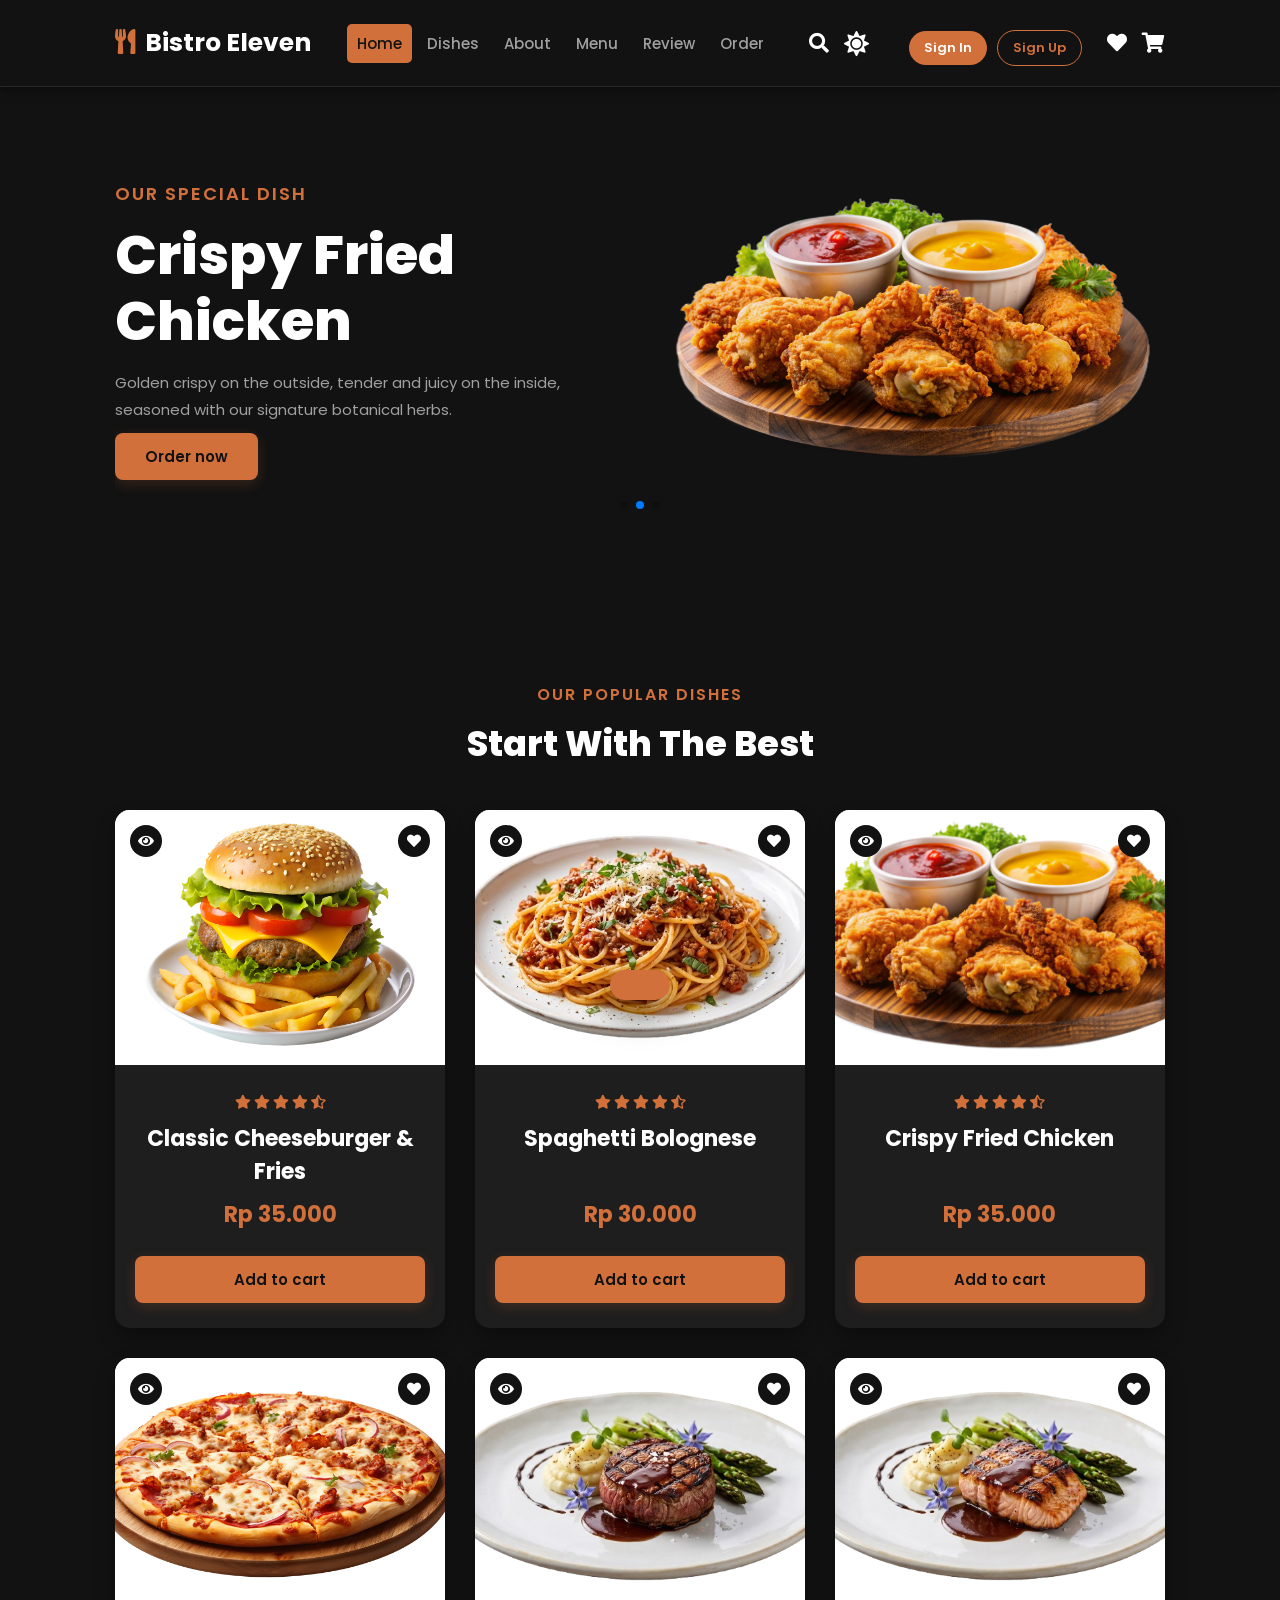
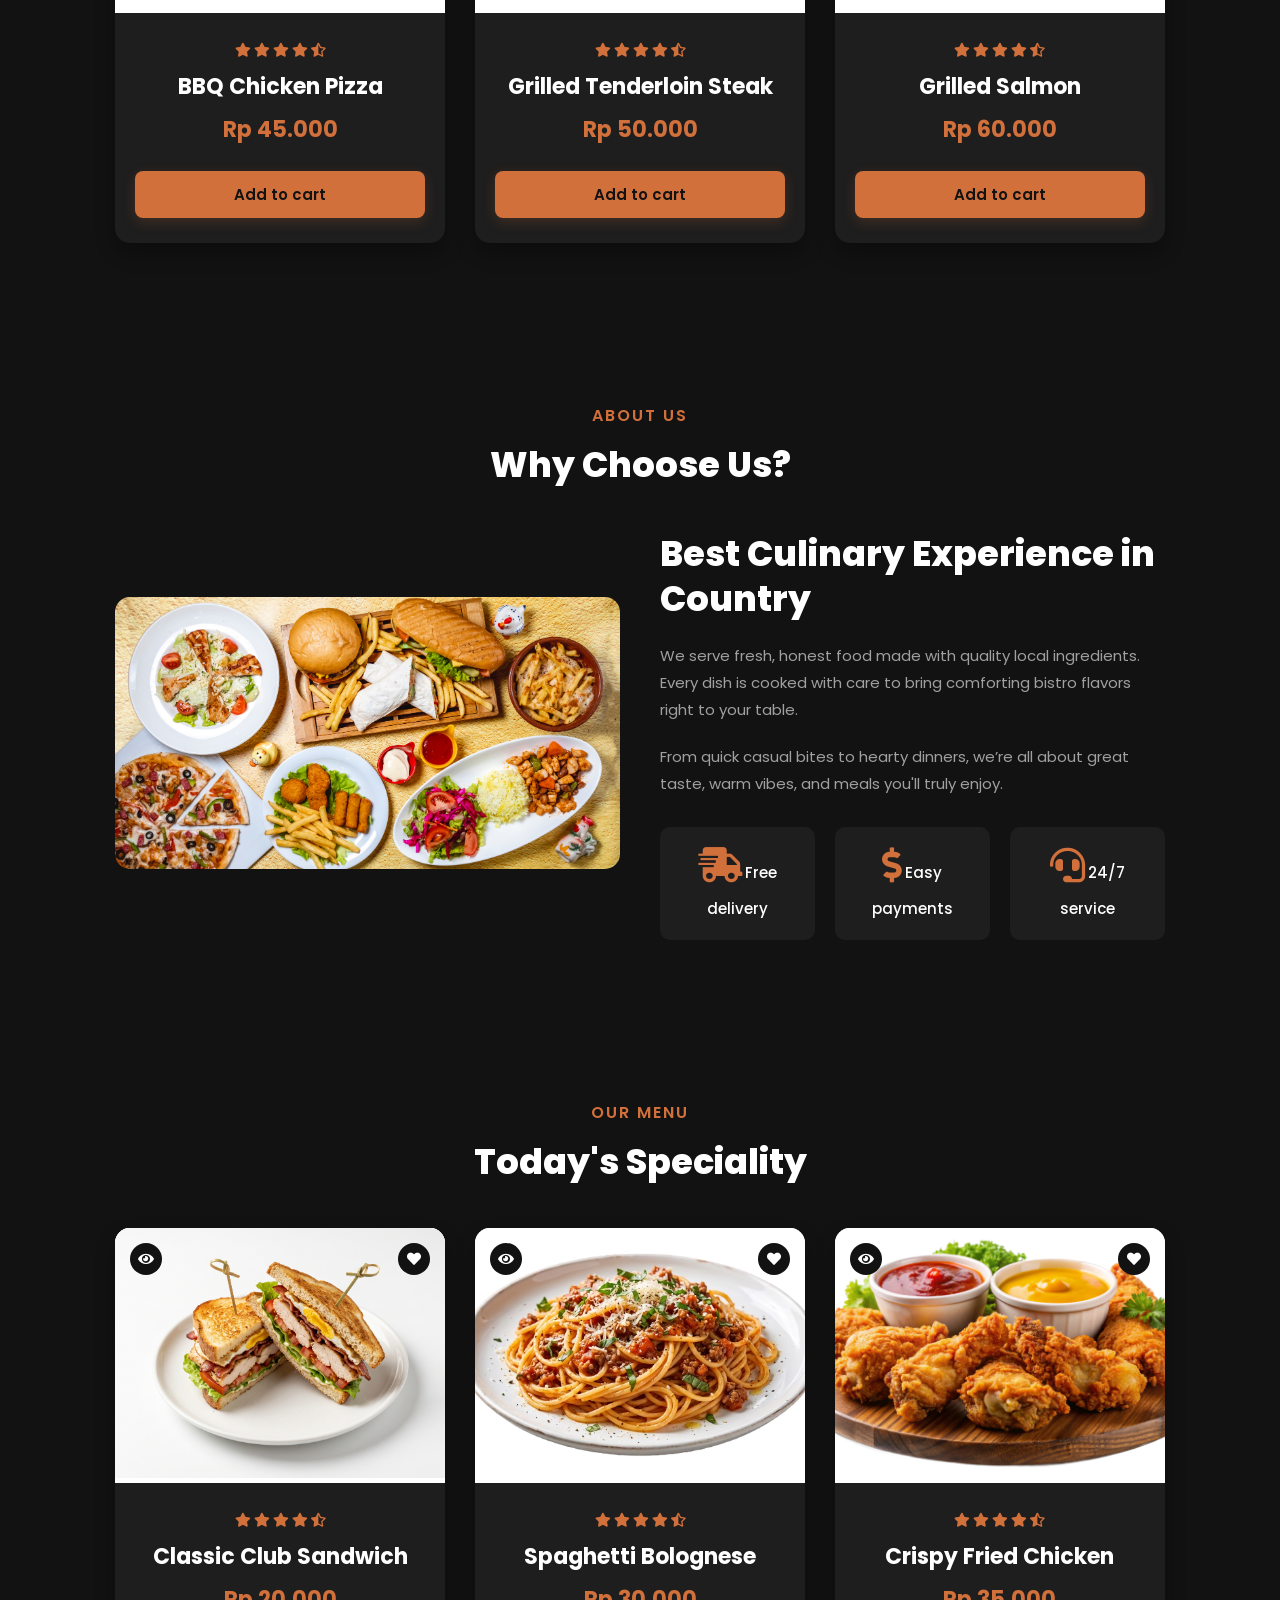
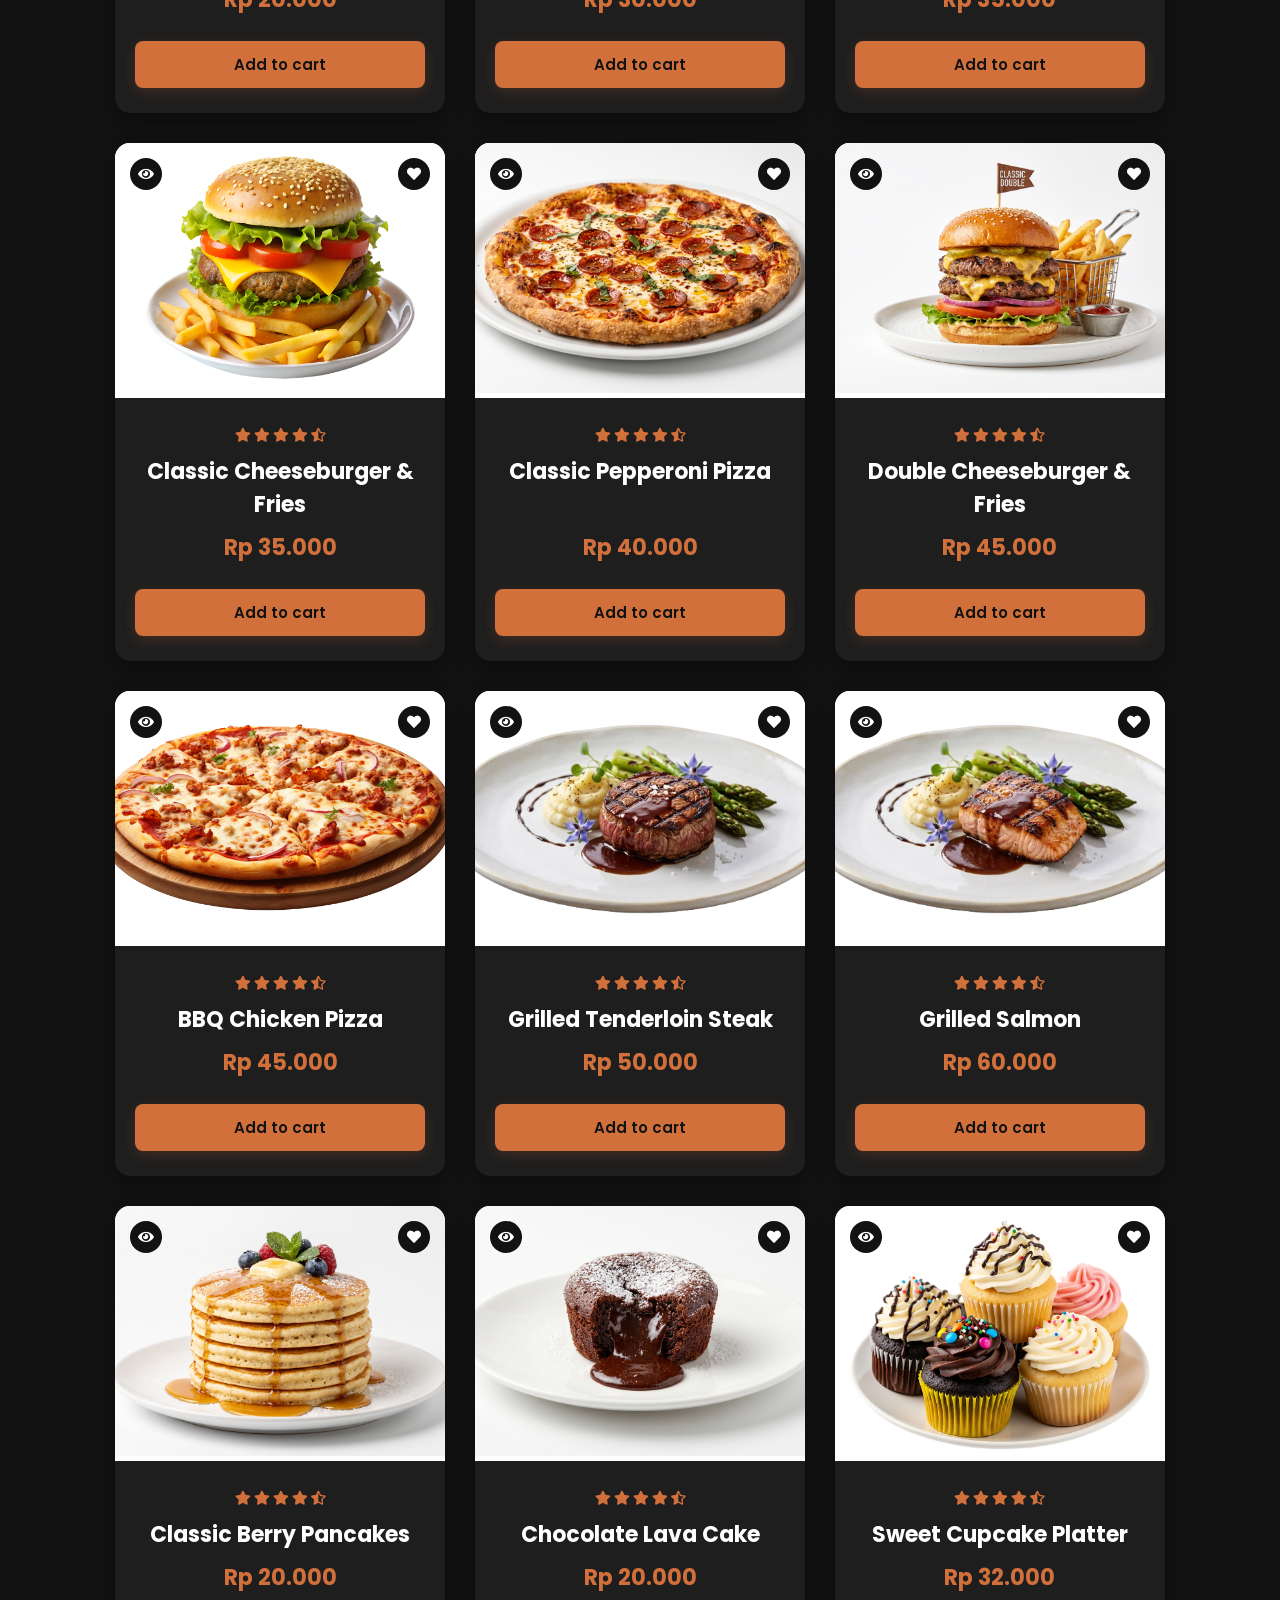
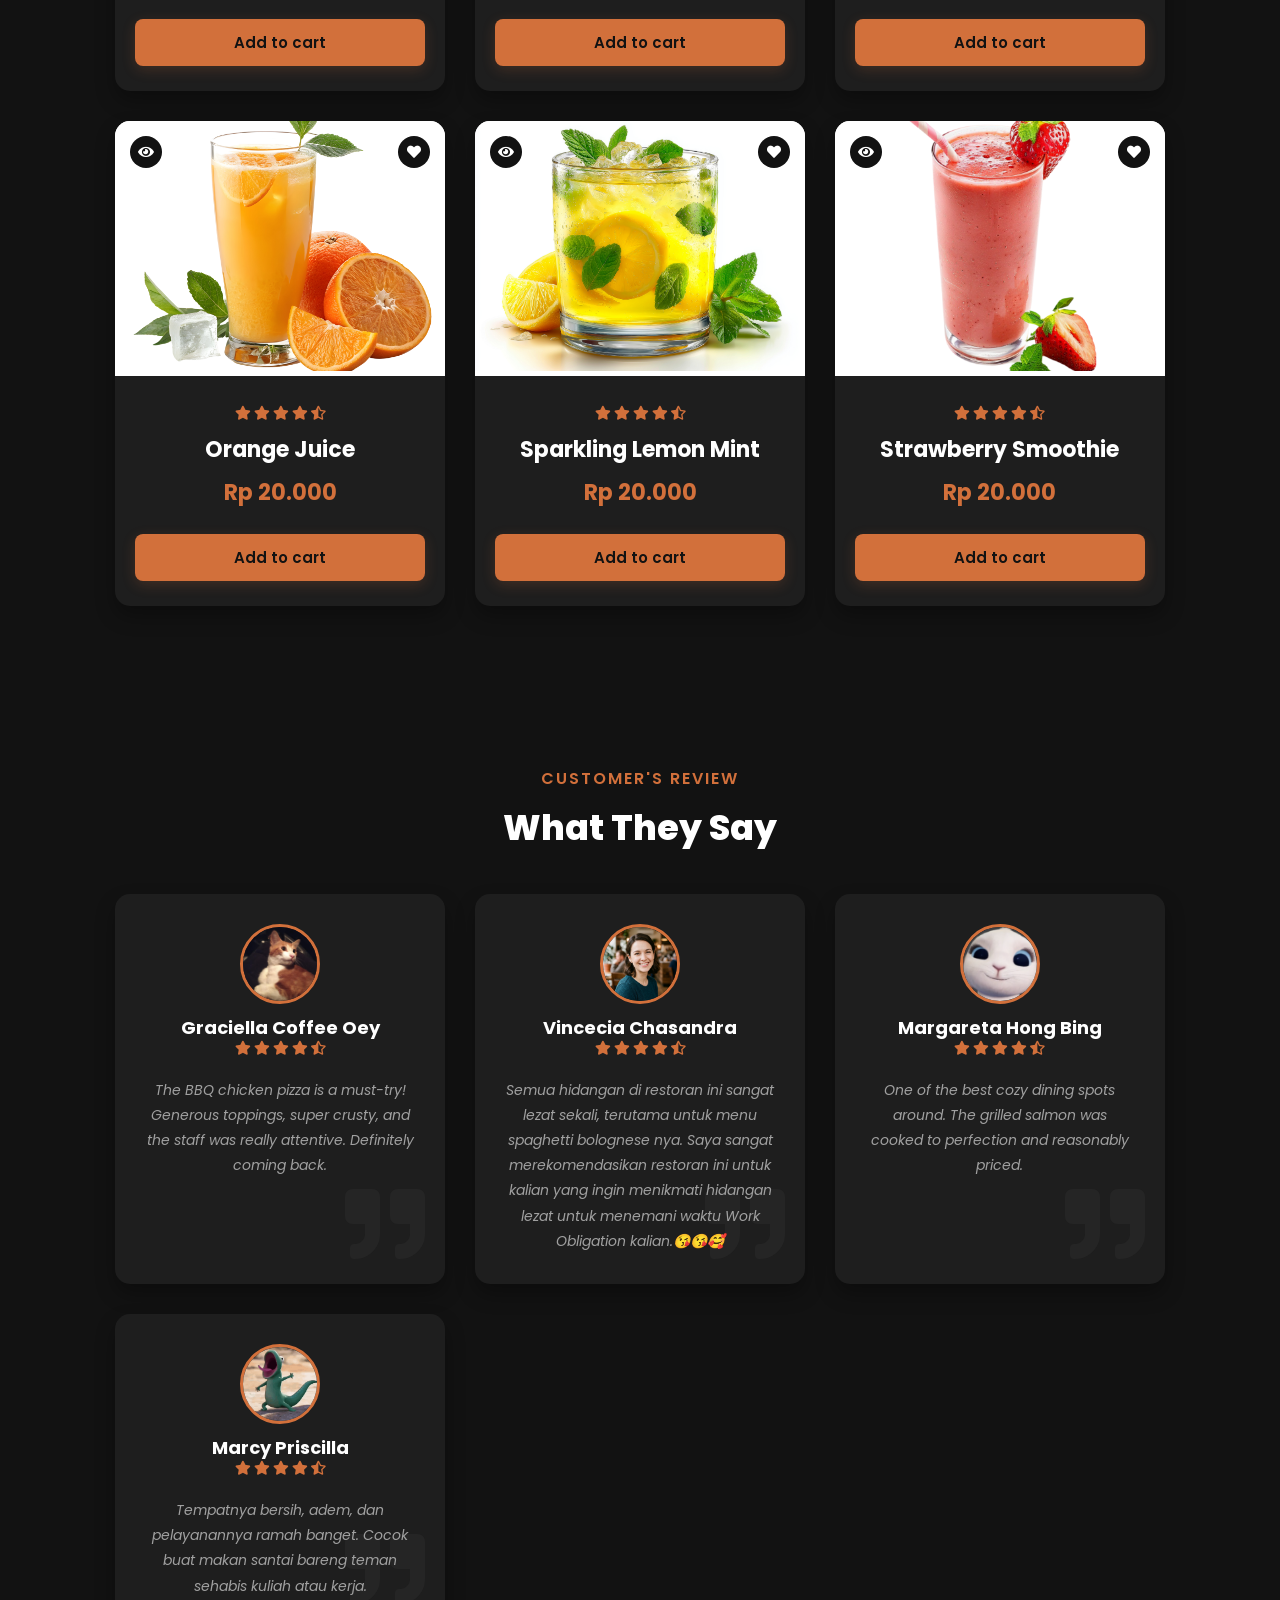
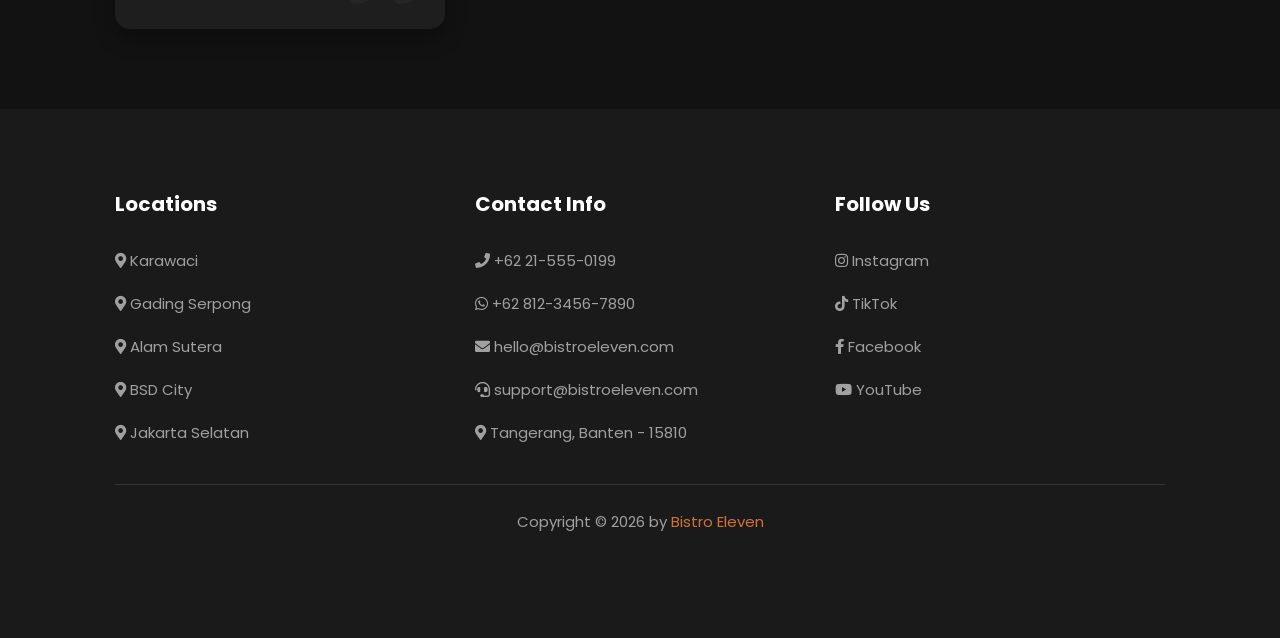
==== commit 9f4f962e: "Update Index.html" ====
--- a/Index.html
+++ b/Index.html
@@ -737,7 +737,7 @@
         <div class="box">
           <i class="fas fa-quote-right"></i>
           <div class="user">
-            <img src="img/Review Section/pic-1.jpg" alt="" />
+            <img src="Img/Review Section/pic-1.jpg" alt="" />
             <div class="user-info">
               <h3>Graciella Coffee Oey</h3>
               <div class="stars">
@@ -758,7 +758,7 @@
         <div class="box">
           <i class="fas fa-quote-right"></i>
           <div class="user">
-            <img src="img/Review Section/pic-2.jpeg" alt="" />
+            <img src="Img/Review Section/pic-2.jpeg" alt="" />
             <div class="user-info">
               <h3>Vincecia Chasandra</h3>
               <div class="stars">
@@ -781,7 +781,7 @@
         <div class="box">
           <i class="fas fa-quote-right"></i>
           <div class="user">
-            <img src="img/Review Section/pic-3.png" alt="" />
+            <img src="Img/Review Section/pic-3.png" alt="" />
             <div class="user-info">
               <h3>Margareta Hong Bing</h3>
               <div class="stars">
@@ -802,7 +802,7 @@
         <div class="box">
           <i class="fas fa-quote-right"></i>
           <div class="user">
-            <img src="img/Review Section/hoppers-tom.gif" alt="" />
+            <img src="Img/Review Section/hoppers-tom.gif" alt="" />
             <div class="user-info">
               <h3>Marcy Priscilla</h3>
               <div class="stars">
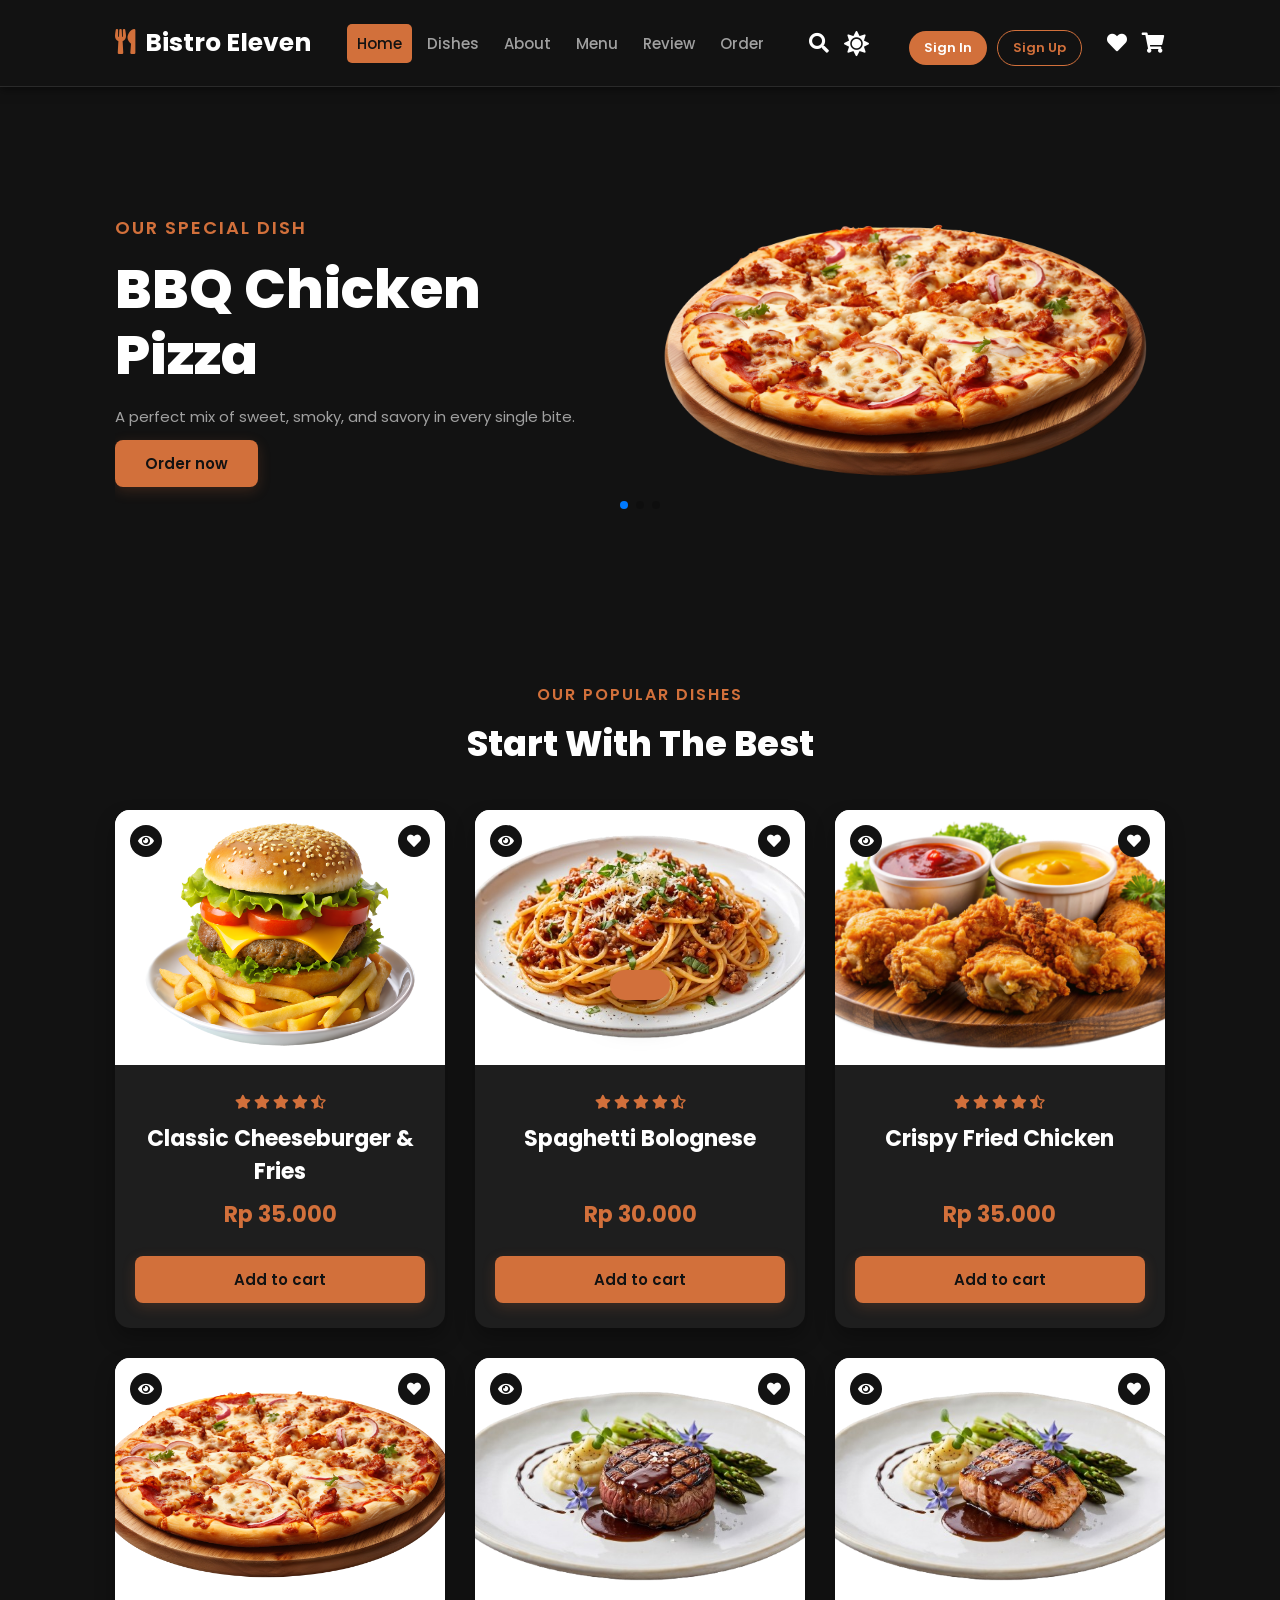
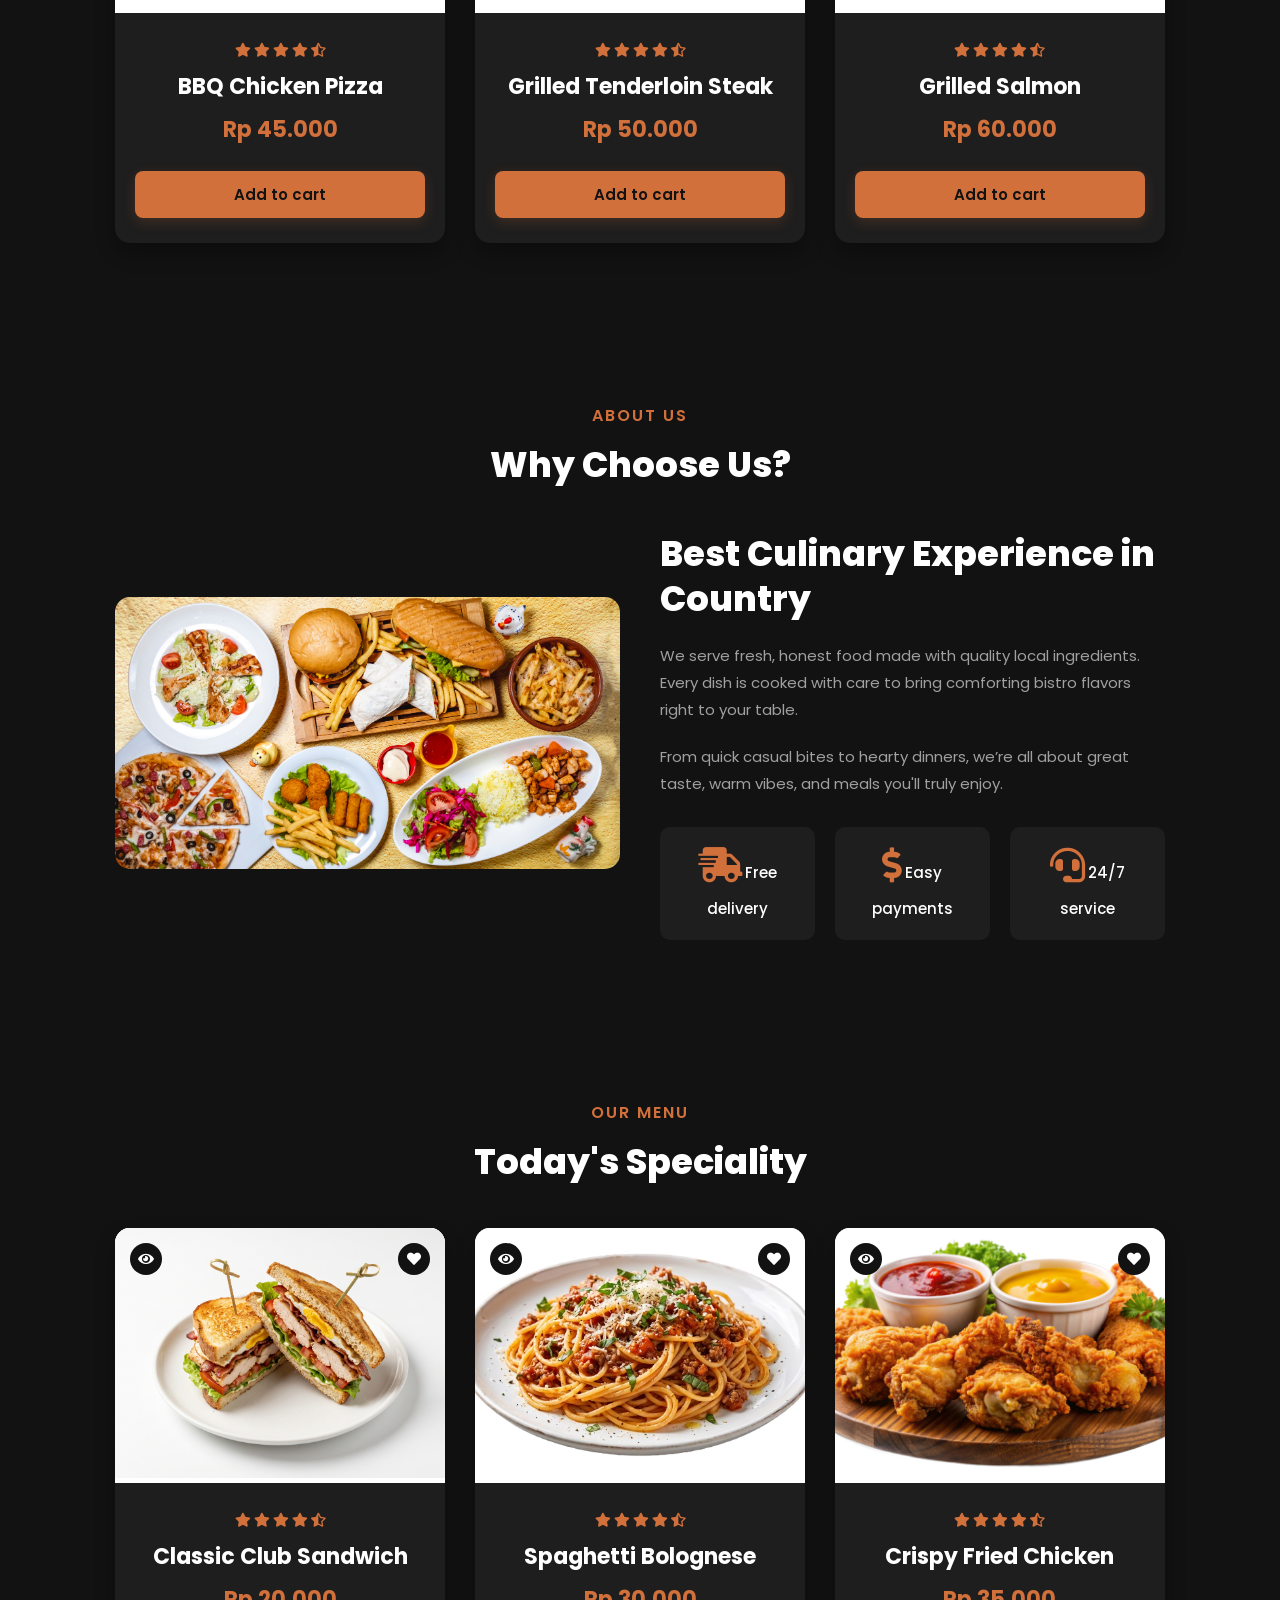
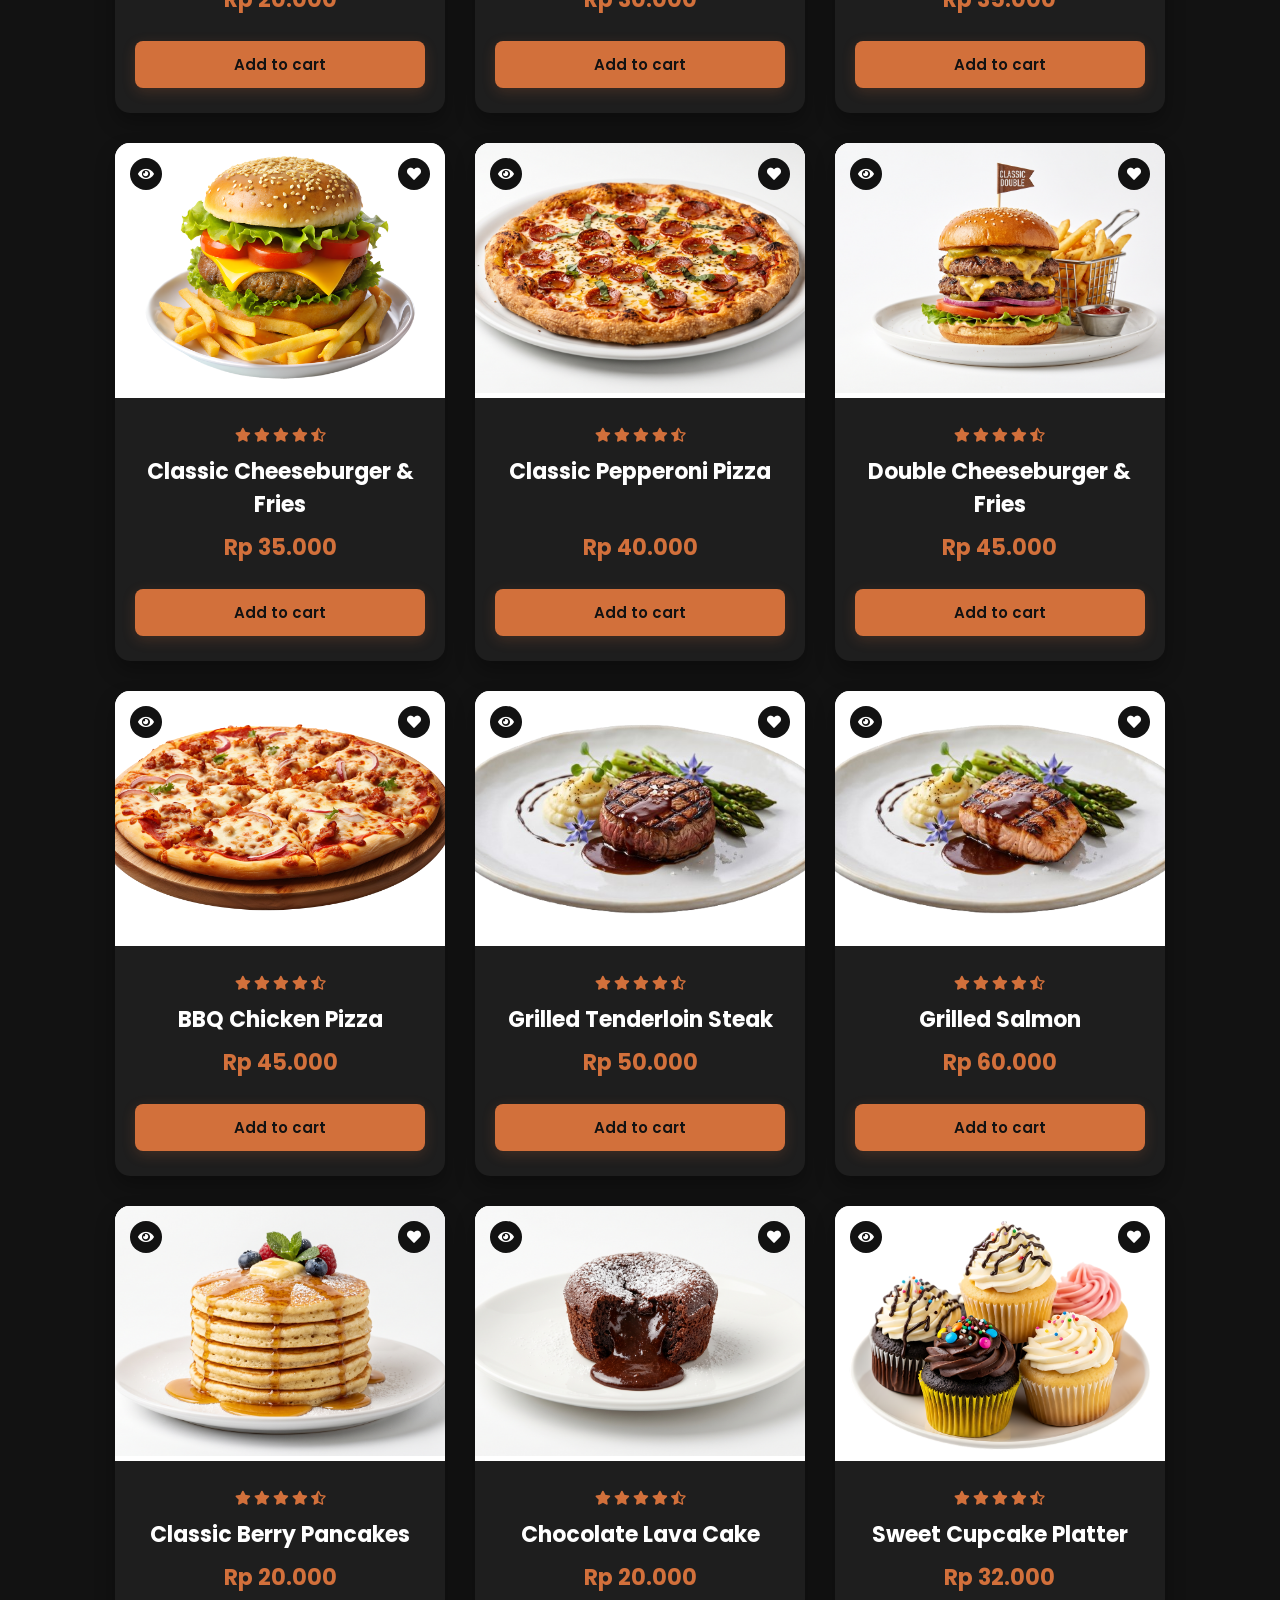
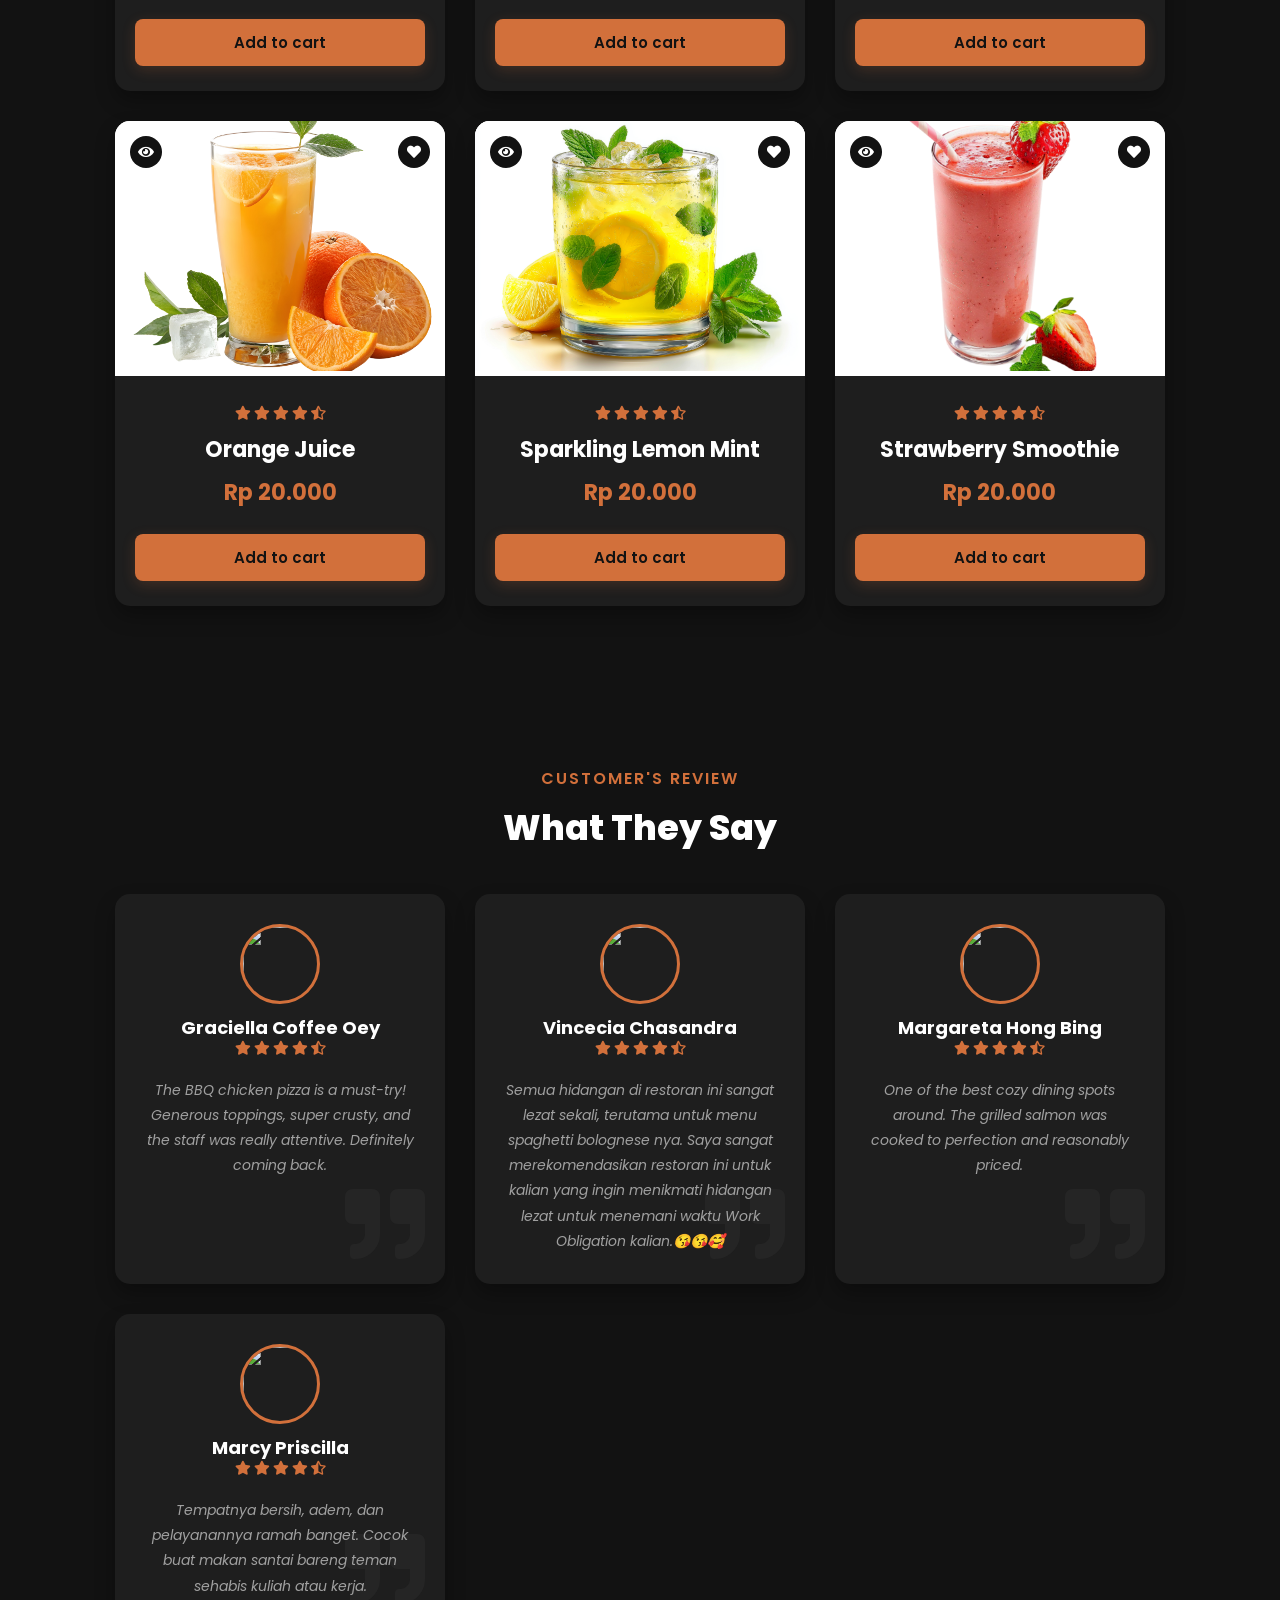
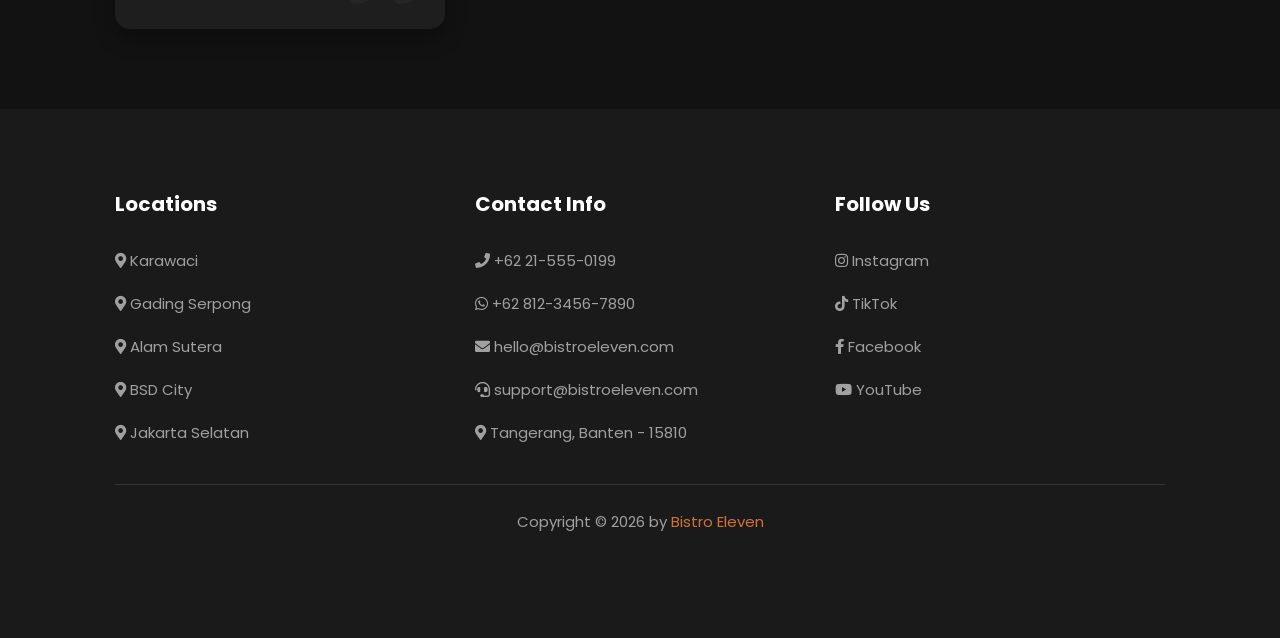
==== commit 424d6cbe: "Add files via upload" ====
--- a/Index.html
+++ b/Index.html
@@ -1,1013 +1,1013 @@
-<!doctype html>
-<html lang="en">
-  <!-- Marcy  -->
-  <!-- File Structure -->
-  <head>
-    <meta charset="UTF-8" />
-    <meta name="viewport" content="width=device-width, initial-scale=1.0" />
-    <title>Food Ordering Web</title>
-    <!-- Link buat munculin ikon garpu-pisau, kaca pembesar, dll  JANGAN DI HAPUSSS -->
-    <link
-      rel="stylesheet"
-      href="https://cdnjs.cloudflare.com/ajax/libs/font-awesome/5.15.3/css/all.min.css"
-    />
-
-    <link
-      rel="stylesheet"
-      href="https://cdn.jsdelivr.net/npm/swiper@11/swiper-bundle.min.css"
-    />
-    <link rel="stylesheet" href="style.css" />
-  </head>
-
-  <body>
-    <!-- Header Section -->
-    <header>
-      <a href="#home" class="logo"
-        ><i class="fas fa-utensils"></i> Bistro Eleven</a
-      >
-
-      <nav class="navbar">
-        <a class="active" href="Index.html#home">home</a>
-        <a href="Index.html#dishes">dishes</a>
-        <a href="Index.html#about">about</a>
-        <a href="Index.html#menu">menu</a>
-        <a href="Index.html#review">review</a>
-        <a href="checkout.html">order</a>
-      </nav>
-
-      <div class="icons">
-        <i class="fas fa-bars" id="menu-bars"></i>
-        <i class="fas fa-search" id="search-icon"></i>
-        <i class="fas fa-sun" id="theme-toggle" title="Toggle Light Mode"></i>
-        <div id="auth-container"></div>
-        <i class="fas fa-heart" id="wishlist-icon"></i>
-        <i class="fas fa-shopping-cart" id="cart-icon"></i>
-      </div>
-    </header>
-
-    <!-- Search Bar Section -->
-    <form action="" id="search-form">
-      <input
-        type="search"
-        placeholder="search here..."
-        name=""
-        id="search-box"
-      />
-      <label for="search-box" class="fas fa-search"></label>
-      <i class="fas fa-times" id="close"></i>
-    </form>
-
-    <!-- Wishlist Section -->
-    <div class="cart-items-container" id="wishlist-items-container">
-      <div class="cart-header">
-        <h3>your wishlist</h3>
-        <i class="fas fa-times" id="wishlist-close"></i>
-      </div>
-      <div class="cart-items" id="wishlist-items"></div>
-    </div>
-
-    <!-- Cart Section -->
-    <div class="cart-items-container" id="cart-items-container">
-      <div class="cart-header">
-        <h3>your cart</h3>
-        <i class="fas fa-times" id="cart-close"></i>
-      </div>
-      <div class="cart-items"></div>
-      <div class="cart-total">
-        total : <span id="cart-total-price">Rp 0</span>
-      </div>
-      <a
-        href="checkout.html"
-        class="btn checkout-btn"
-        onclick="
-          document
-            .getElementById('cart-items-container')
-            .classList.remove('active')
-        "
-        >checkout now</a
-      >
-    </div>
-
-    <!-- Home Section -->
-    <section class="home" id="home">
-      <!-- Struktur untuk Slider/Carousel -->
-      <div class="swiper home-slider">
-        <div class="swiper-wrapper">
-          <div class="swiper-slide slide">
-            <div class="content">
-              <span>our special dish</span>
-              <h3>BBQ Chicken Pizza</h3>
-              <p>
-                A perfect mix of sweet, smoky, and savory in every single bite.
-              </p>
-              <a href="#menu" class="btn">Order now</a>
-            </div>
-            <div class="image">
-              <img src="Img/Home Section/home-1.png" alt="" />
-            </div>
-          </div>
-
-          <div class="swiper-slide slide">
-            <div class="content">
-              <span>our special dish</span>
-              <h3>Crispy Fried Chicken</h3>
-              <p>
-                Golden crispy on the outside, tender and juicy on the inside,
-                seasoned with our signature botanical herbs.
-              </p>
-              <a href="#menu" class="btn">Order now</a>
-            </div>
-            <div class="image">
-              <img src="Img/Home Section/home-2.png" alt="" />
-            </div>
-          </div>
-
-          <div class="swiper-slide slide">
-            <div class="content">
-              <span>our special dish</span>
-              <h3>Spaghetti Bolognese</h3>
-              <p>
-                Al dente pasta tossed in rich, slow simmered beef ragù and
-                topped with savory parmesan cheese.
-              </p>
-              <a href="#menu" class="btn">Order now</a>
-            </div>
-            <div class="image">
-              <img src="Img/Home Section/home-3.png" alt="" />
-            </div>
-          </div>
-        </div>
-
-        <div class="swiper-pagination"></div>
-      </div>
-    </section>
-
-    <!-- Margaret  -->
-    <!-- Dishes section -->
-    <!-- Diurutkan: Makanan Termurah (Rp 30.000) s/d Termahal (Rp 60.000) -->
-    <section class="dishes" id="dishes">
-      <h3 class="sub-heading">Our Popular Dishes</h3>
-      <h1 class="heading">Start with the Best</h1>
-
-      <div class="box-container">
-        <!-- Rp 30.000 -->
-        <div class="box">
-          <div class="image">
-            <img src="Img/Dishes Section/dish-1.png" alt="" />
-            <i class="fas fa-heart wishlist-btn"></i>
-            <i class="fas fa-eye view-btn" title="Quick View"></i>
-          </div>
-          <div class="content">
-            <div class="stars">
-              <i class="fas fa-star"></i>
-              <i class="fas fa-star"></i>
-              <i class="fas fa-star"></i>
-              <i class="fas fa-star"></i>
-              <i class="fas fa-star-half-alt"></i>
-            </div>
-            <h3>Classic Cheeseburger & Fries</h3>
-            <p>
-              juicy beef patty topped with melted cheese, lettuce, tomato, and
-              served with crispy fries.
-            </p>
-            <span class="price">Rp 35.000</span>
-            <a href="javascript:void(0)" class="btn add-to-cart">Add to cart</a>
-          </div>
-        </div>
-
-        <!-- Rp 30.000 -->
-        <div class="box">
-          <div class="image">
-            <img src="Img/Dishes Section/dish-4.png" alt="" />
-            <i class="fas fa-heart wishlist-btn"></i>
-            <i class="fas fa-eye view-btn" title="Quick View"></i>
-          </div>
-          <div class="content">
-            <div class="stars">
-              <i class="fas fa-star"></i>
-              <i class="fas fa-star"></i>
-              <i class="fas fa-star"></i>
-              <i class="fas fa-star"></i>
-              <i class="fas fa-star-half-alt"></i>
-            </div>
-            <h3>Spaghetti Bolognese</h3>
-            <p>
-              Al dente pasta tossed in rich, slow simmered beef ragù and topped
-              with savory parmesan cheese.
-            </p>
-            <span class="price">Rp 30.000</span>
-            <a href="javascript:void(0)" class="btn add-to-cart">Add to cart</a>
-          </div>
-        </div>
-
-        <!-- Rp 35.000 -->
-        <div class="box">
-          <div class="image">
-            <img src="Img/Dishes Section/dish-2.png" alt="" />
-            <i class="fas fa-heart wishlist-btn"></i>
-            <i class="fas fa-eye view-btn" title="Quick View"></i>
-          </div>
-          <div class="content">
-            <div class="stars">
-              <i class="fas fa-star"></i>
-              <i class="fas fa-star"></i>
-              <i class="fas fa-star"></i>
-              <i class="fas fa-star"></i>
-              <i class="fas fa-star-half-alt"></i>
-            </div>
-            <h3>Crispy Fried Chicken</h3>
-            <p>
-              Golden crispy on the outside, tender and juicy on the inside,
-              seasoned with our signature botanical herbs.
-            </p>
-            <span class="price">Rp 35.000</span>
-            <a href="javascript:void(0)" class="btn add-to-cart">Add to cart</a>
-          </div>
-        </div>
-
-        <!-- Rp 45.000 -->
-        <div class="box">
-          <div class="image">
-            <img src="Img/Dishes Section/dish-3.png" alt="" />
-            <i class="fas fa-heart wishlist-btn"></i>
-            <i class="fas fa-eye view-btn" title="Quick View"></i>
-          </div>
-          <div class="content">
-            <div class="stars">
-              <i class="fas fa-star"></i>
-              <i class="fas fa-star"></i>
-              <i class="fas fa-star"></i>
-              <i class="fas fa-star"></i>
-              <i class="fas fa-star-half-alt"></i>
-            </div>
-            <h3>BBQ Chicken Pizza</h3>
-            <p>
-              A perfect mix of sweet, smoky, and savory in every single bite.
-            </p>
-            <span class="price">Rp 45.000</span>
-            <a href="javascript:void(0)" class="btn add-to-cart">Add to cart</a>
-          </div>
-        </div>
-
-        <!-- Rp 50.000 -->
-        <div class="box">
-          <div class="image">
-            <img src="Img/Dishes Section/dish-5.png" alt="" />
-            <i class="fas fa-heart wishlist-btn"></i>
-            <i class="fas fa-eye view-btn" title="Quick View"></i>
-          </div>
-          <div class="content">
-            <div class="stars">
-              <i class="fas fa-star"></i>
-              <i class="fas fa-star"></i>
-              <i class="fas fa-star"></i>
-              <i class="fas fa-star"></i>
-              <i class="fas fa-star-half-alt"></i>
-            </div>
-            <h3>Grilled Tenderloin Steak</h3>
-            <p>
-              Tender grilled beef fillet served with buttery mashed potato and
-              crisp asparagus.
-            </p>
-            <span class="price">Rp 50.000</span>
-            <a href="javascript:void(0)" class="btn add-to-cart">Add to cart</a>
-          </div>
-        </div>
-
-        <!-- Rp 60.000 -->
-        <div class="box">
-          <div class="image">
-            <img src="Img/Dishes Section/dish-6.png" alt="" />
-            <i class="fas fa-heart wishlist-btn"></i>
-            <i class="fas fa-eye view-btn" title="Quick View"></i>
-          </div>
-          <div class="content">
-            <div class="stars">
-              <i class="fas fa-star"></i>
-              <i class="fas fa-star"></i>
-              <i class="fas fa-star"></i>
-              <i class="fas fa-star"></i>
-              <i class="fas fa-star-half-alt"></i>
-            </div>
-            <h3>Grilled Salmon</h3>
-            <p>
-              Tender grilled salmon fillet glazed with savory sauce, served with
-              velvety mash and asparagus.
-            </p>
-            <span class="price">Rp 60.000</span>
-            <a href="javascript:void(0)" class="btn add-to-cart">Add to cart</a>
-          </div>
-        </div>
-      </div>
-    </section>
-    <!-- dishes section ends -->
-
-    <!-- about section starts -->
-    <section class="about" id="about">
-      <h3 class="sub-heading">about us</h3>
-      <h1 class="heading">why choose us?</h1>
-
-      <div class="row">
-        <div class="image">
-          <img src="Img/About Section/about.jpeg" alt="" />
-        </div>
-
-        <div class="content">
-          <h3>Best Culinary Experience in Country</h3>
-          <p>
-            We serve fresh, honest food made with quality local ingredients.
-            Every dish is cooked with care to bring comforting bistro flavors
-            right to your table.
-          </p>
-          <p>
-            From quick casual bites to hearty dinners, we’re all about great
-            taste, warm vibes, and meals you'll truly enjoy.
-          </p>
-          <div class="icons-container">
-            <div class="icons">
-              <i class="fas fa-shipping-fast"></i>
-              <span>Free delivery</span>
-            </div>
-            <div class="icons">
-              <i class="fas fa-dollar-sign"></i>
-              <span>Easy payments</span>
-            </div>
-            <div class="icons">
-              <i class="fas fa-headset"></i>
-              <span>24/7 service</span>
-            </div>
-          </div>
-        </div>
-      </div>
-    </section>
-    <!-- about section ends -->
-
-    <!-- menu section starts  -->
-    <!-- Klasifikasi: Makanan Berat -> Dessert -> Minuman (Masing-masing termurah ke termahal) -->
-    <section class="menu" id="menu">
-      <h3 class="sub-heading">our menu</h3>
-      <h1 class="heading">today's speciality</h1>
-
-      <div class="box-container">
-        <!-- ================= 1. MAKANAN BERAT (TERMURAH -> TERMAHAL) ================= -->
-
-        <!-- Rp 20.000 -->
-        <div class="box">
-          <div class="image">
-            <img src="Img/Menu Section/menu-5.jpeg" alt="" />
-            <i class="fas fa-heart wishlist-btn"></i>
-            <i class="fas fa-eye view-btn" title="Quick View"></i>
-          </div>
-          <div class="content">
-            <div class="stars">
-              <i class="fas fa-star"></i>
-              <i class="fas fa-star"></i>
-              <i class="fas fa-star"></i>
-              <i class="fas fa-star"></i>
-              <i class="fas fa-star-half-alt"></i>
-            </div>
-            <h3>Classic Club Sandwich</h3>
-            <p>
-              Toasted bread layered with tender chicken, fried egg, and crisp
-              vegetables.
-            </p>
-            <span class="price">Rp 20.000</span>
-            <a href="javascript:void(0)" class="btn add-to-cart">Add to cart</a>
-          </div>
-        </div>
-
-        <!-- Rp 30.000 -->
-        <div class="box">
-          <div class="image">
-            <img src="Img/Dishes Section/dish-4.png" alt="" />
-            <i class="fas fa-heart wishlist-btn"></i>
-            <i class="fas fa-eye view-btn" title="Quick View"></i>
-          </div>
-          <div class="content">
-            <div class="stars">
-              <i class="fas fa-star"></i>
-              <i class="fas fa-star"></i>
-              <i class="fas fa-star"></i>
-              <i class="fas fa-star"></i>
-              <i class="fas fa-star-half-alt"></i>
-            </div>
-            <h3>Spaghetti Bolognese</h3>
-            <p>
-              Al dente pasta tossed in rich, slow simmered beef ragù and topped
-              with savory parmesan cheese.
-            </p>
-            <span class="price">Rp 30.000</span>
-            <a href="javascript:void(0)" class="btn add-to-cart">Add to cart</a>
-          </div>
-        </div>
-
-        <!-- Rp 35.000 -->
-        <div class="box">
-          <div class="image">
-            <img src="Img/Dishes Section/dish-2.png" alt="" />
-            <i class="fas fa-heart wishlist-btn"></i>
-            <i class="fas fa-eye view-btn" title="Quick View"></i>
-          </div>
-          <div class="content">
-            <div class="stars">
-              <i class="fas fa-star"></i>
-              <i class="fas fa-star"></i>
-              <i class="fas fa-star"></i>
-              <i class="fas fa-star"></i>
-              <i class="fas fa-star-half-alt"></i>
-            </div>
-            <h3>Crispy Fried Chicken</h3>
-            <p>
-              Golden crispy on the outside, tender and juicy on the inside,
-              seasoned with our signature botanical herbs.
-            </p>
-            <span class="price">Rp 35.000</span>
-            <a href="javascript:void(0)" class="btn add-to-cart">Add to cart</a>
-          </div>
-        </div>
-
-        <!-- Rp 35.000 -->
-        <div class="box">
-          <div class="image">
-            <img src="Img/Dishes Section/dish-1.png" alt="" />
-            <i class="fas fa-heart wishlist-btn"></i>
-            <i class="fas fa-eye view-btn" title="Quick View"></i>
-          </div>
-          <div class="content">
-            <div class="stars">
-              <i class="fas fa-star"></i>
-              <i class="fas fa-star"></i>
-              <i class="fas fa-star"></i>
-              <i class="fas fa-star"></i>
-              <i class="fas fa-star-half-alt"></i>
-            </div>
-            <h3>Classic Cheeseburger & Fries</h3>
-            <p>
-              juicy beef patty topped with melted cheese, lettuce, tomato, and
-              served with crispy fries.
-            </p>
-            <span class="price">Rp 35.000</span>
-            <a href="javascript:void(0)" class="btn add-to-cart">Add to cart</a>
-          </div>
-        </div>
-
-        <!-- Rp 40.000 -->
-        <div class="box">
-          <div class="image">
-            <img src="Img/Menu Section/menu-1.jpeg" alt="" />
-            <i class="fas fa-heart wishlist-btn"></i>
-            <i class="fas fa-eye view-btn" title="Quick View"></i>
-          </div>
-          <div class="content">
-            <div class="stars">
-              <i class="fas fa-star"></i>
-              <i class="fas fa-star"></i>
-              <i class="fas fa-star"></i>
-              <i class="fas fa-star"></i>
-              <i class="fas fa-star-half-alt"></i>
-            </div>
-            <h3>Classic Pepperoni Pizza</h3>
-            <p>
-              Crispy pepperoni slices on melted mozzarella and tangy tomato
-              sauce.
-            </p>
-            <span class="price">Rp 40.000</span>
-            <a href="javascript:void(0)" class="btn add-to-cart">Add to cart</a>
-          </div>
-        </div>
-
-        <!-- Rp 45.000 -->
-        <div class="box">
-          <div class="image">
-            <img src="Img/Menu Section/menu-2.jpeg" alt="" />
-            <i class="fas fa-heart wishlist-btn"></i>
-            <i class="fas fa-eye view-btn" title="Quick View"></i>
-          </div>
-          <div class="content">
-            <div class="stars">
-              <i class="fas fa-star"></i>
-              <i class="fas fa-star"></i>
-              <i class="fas fa-star"></i>
-              <i class="fas fa-star"></i>
-              <i class="fas fa-star-half-alt"></i>
-            </div>
-            <h3>Double Cheeseburger & Fries</h3>
-            <p>
-              Two juicy beef patties with melted cheddar, fresh veggies, and
-              crispy fries.
-            </p>
-            <span class="price">Rp 45.000</span>
-            <a href="javascript:void(0)" class="btn add-to-cart">Add to cart</a>
-          </div>
-        </div>
-
-        <!-- Rp 45.000 -->
-        <div class="box">
-          <div class="image">
-            <img src="Img/Dishes Section/dish-3.png" alt="" />
-            <i class="fas fa-heart wishlist-btn"></i>
-            <i class="fas fa-eye view-btn" title="Quick View"></i>
-          </div>
-          <div class="content">
-            <div class="stars">
-              <i class="fas fa-star"></i>
-              <i class="fas fa-star"></i>
-              <i class="fas fa-star"></i>
-              <i class="fas fa-star"></i>
-              <i class="fas fa-star-half-alt"></i>
-            </div>
-            <h3>BBQ Chicken Pizza</h3>
-            <p>
-              A perfect mix of sweet, smoky, and savory in every single bite.
-            </p>
-            <span class="price">Rp 45.000</span>
-            <a href="javascript:void(0)" class="btn add-to-cart">Add to cart</a>
-          </div>
-        </div>
-
-        <!-- Rp 50.000 -->
-        <div class="box">
-          <div class="image">
-            <img src="Img/Dishes Section/dish-5.png" alt="" />
-            <i class="fas fa-heart wishlist-btn"></i>
-            <i class="fas fa-eye view-btn" title="Quick View"></i>
-          </div>
-          <div class="content">
-            <div class="stars">
-              <i class="fas fa-star"></i>
-              <i class="fas fa-star"></i>
-              <i class="fas fa-star"></i>
-              <i class="fas fa-star"></i>
-              <i class="fas fa-star-half-alt"></i>
-            </div>
-            <h3>Grilled Tenderloin Steak</h3>
-            <p>
-              Tender grilled beef fillet served with buttery mashed potato and
-              crisp asparagus.
-            </p>
-            <span class="price">Rp 50.000</span>
-            <a href="javascript:void(0)" class="btn add-to-cart">Add to cart</a>
-          </div>
-        </div>
-
-        <!-- Rp 60.000 -->
-        <div class="box">
-          <div class="image">
-            <img src="Img/Dishes Section/dish-6.png" alt="" />
-            <i class="fas fa-heart wishlist-btn"></i>
-            <i class="fas fa-eye view-btn" title="Quick View"></i>
-          </div>
-          <div class="content">
-            <div class="stars">
-              <i class="fas fa-star"></i>
-              <i class="fas fa-star"></i>
-              <i class="fas fa-star"></i>
-              <i class="fas fa-star"></i>
-              <i class="fas fa-star-half-alt"></i>
-            </div>
-            <h3>Grilled Salmon</h3>
-            <p>
-              Tender grilled salmon fillet glazed with savory sauce, served with
-              velvety mash and asparagus.
-            </p>
-            <span class="price">Rp 60.000</span>
-            <a href="javascript:void(0)" class="btn add-to-cart">Add to cart</a>
-          </div>
-        </div>
-
-        <!-- ================= 2. DESSERT (TERMURAH -> TERMAHAL) ================= -->
-
-        <!-- Rp 20.000 -->
-        <div class="box">
-          <div class="image">
-            <img src="Img/Menu Section/menu-3.jpeg" alt="" />
-            <i class="fas fa-heart wishlist-btn"></i>
-            <i class="fas fa-eye view-btn" title="Quick View"></i>
-          </div>
-          <div class="content">
-            <div class="stars">
-              <i class="fas fa-star"></i>
-              <i class="fas fa-star"></i>
-              <i class="fas fa-star"></i>
-              <i class="fas fa-star"></i>
-              <i class="fas fa-star-half-alt"></i>
-            </div>
-            <h3>Classic Berry Pancakes</h3>
-            <p>
-              Fluffy stacked pancakes drizzled with sweet maple syrup and fresh
-              berries.
-            </p>
-            <span class="price">Rp 20.000</span>
-            <a href="javascript:void(0)" class="btn add-to-cart">Add to cart</a>
-          </div>
-        </div>
-
-        <!-- Rp 20.000 -->
-        <div class="box">
-          <div class="image">
-            <img src="Img/Menu Section/menu-4.jpeg" alt="" />
-            <i class="fas fa-heart wishlist-btn"></i>
-            <i class="fas fa-eye view-btn" title="Quick View"></i>
-          </div>
-          <div class="content">
-            <div class="stars">
-              <i class="fas fa-star"></i>
-              <i class="fas fa-star"></i>
-              <i class="fas fa-star"></i>
-              <i class="fas fa-star"></i>
-              <i class="fas fa-star-half-alt"></i>
-            </div>
-            <h3>Chocolate Lava Cake</h3>
-            <p>Warm chocolate cake with a rich, gooey melted center.</p>
-            <span class="price">Rp 20.000</span>
-            <a href="javascript:void(0)" class="btn add-to-cart">Add to cart</a>
-          </div>
-        </div>
-
-        <!-- Rp 32.000 -->
-        <div class="box">
-          <div class="image">
-            <img src="Img/Menu Section/menu-6.png" alt="" />
-            <i class="fas fa-heart wishlist-btn"></i>
-            <i class="fas fa-eye view-btn" title="Quick View"></i>
-          </div>
-          <div class="content">
-            <div class="stars">
-              <i class="fas fa-star"></i>
-              <i class="fas fa-star"></i>
-              <i class="fas fa-star"></i>
-              <i class="fas fa-star"></i>
-              <i class="fas fa-star-half-alt"></i>
-            </div>
-            <h3>Sweet Cupcake Platter</h3>
-            <p>
-              Soft and sweet assorted cupcakes topped with rich, colorful
-              buttercream.
-            </p>
-            <span class="price">Rp 32.000</span>
-            <a href="javascript:void(0)" class="btn add-to-cart">Add to cart</a>
-          </div>
-        </div>
-
-        <!-- ================= 3. MINUMAN (TERMURAH -> TERMAHAL) ================= -->
-
-        <!-- Rp 20.000 -->
-        <div class="box">
-          <div class="image">
-            <img src="Img/Menu Section/menu-7.png" alt="" />
-            <i class="fas fa-heart wishlist-btn"></i>
-            <i class="fas fa-eye view-btn" title="Quick View"></i>
-          </div>
-          <div class="content">
-            <div class="stars">
-              <i class="fas fa-star"></i>
-              <i class="fas fa-star"></i>
-              <i class="fas fa-star"></i>
-              <i class="fas fa-star"></i>
-              <i class="fas fa-star-half-alt"></i>
-            </div>
-            <h3>Orange Juice</h3>
-            <p>
-              Pure freshly squeezed orange juice served chilled with fresh mint
-              leaves.
-            </p>
-            <span class="price">Rp 20.000</span>
-            <a href="javascript:void(0)" class="btn add-to-cart">Add to cart</a>
-          </div>
-        </div>
-
-        <!-- Rp 20.000 -->
-        <div class="box">
-          <div class="image">
-            <img src="Img/Menu Section/menu-8.jpg" alt="" />
-            <i class="fas fa-heart wishlist-btn"></i>
-            <i class="fas fa-eye view-btn" title="Quick View"></i>
-          </div>
-          <div class="content">
-            <div class="stars">
-              <i class="fas fa-star"></i>
-              <i class="fas fa-star"></i>
-              <i class="fas fa-star"></i>
-              <i class="fas fa-star"></i>
-              <i class="fas fa-star-half-alt"></i>
-            </div>
-            <h3>Sparkling Lemon Mint</h3>
-            <p>
-              Zesty fresh lemon juice infused with crushed mint and sparkling
-              soda.
-            </p>
-            <span class="price">Rp 20.000</span>
-            <a href="javascript:void(0)" class="btn add-to-cart">Add to cart</a>
-          </div>
-        </div>
-
-        <!-- Rp 20.000 -->
-        <div class="box">
-          <div class="image">
-            <img src="Img/Menu Section/menu-9.png" alt="" />
-            <i class="fas fa-heart wishlist-btn"></i>
-            <i class="fas fa-eye view-btn" title="Quick View"></i>
-          </div>
-          <div class="content">
-            <div class="stars">
-              <i class="fas fa-star"></i>
-              <i class="fas fa-star"></i>
-              <i class="fas fa-star"></i>
-              <i class="fas fa-star"></i>
-              <i class="fas fa-star-half-alt"></i>
-            </div>
-            <h3>Strawberry Smoothie</h3>
-            <p>
-              Blended fresh strawberries with chilled milk and a hint of mint.
-            </p>
-            <span class="price">Rp 20.000</span>
-            <a href="javascript:void(0)" class="btn add-to-cart">Add to cart</a>
-          </div>
-        </div>
-      </div>
-    </section>
-    <!-- menu section ends -->
-
-    <!-- review section starts  -->
-    <section class="review" id="review">
-      <h3 class="sub-heading">customer's review</h3>
-      <h1 class="heading">what they say</h1>
-
-      <div class="box-container">
-        <div class="box">
-          <i class="fas fa-quote-right"></i>
-          <div class="user">
-            <img src="Img/Review Section/pic-1.jpg" alt="" />
-            <div class="user-info">
-              <h3>Graciella Coffee Oey</h3>
-              <div class="stars">
-                <i class="fas fa-star"></i>
-                <i class="fas fa-star"></i>
-                <i class="fas fa-star"></i>
-                <i class="fas fa-star"></i>
-                <i class="fas fa-star-half-alt"></i>
-              </div>
-            </div>
-          </div>
-          <p>
-            The BBQ chicken pizza is a must-try! Generous toppings, super
-            crusty, and the staff was really attentive. Definitely coming back.
-          </p>
-        </div>
-
-        <div class="box">
-          <i class="fas fa-quote-right"></i>
-          <div class="user">
-            <img src="Img/Review Section/pic-2.jpeg" alt="" />
-            <div class="user-info">
-              <h3>Vincecia Chasandra</h3>
-              <div class="stars">
-                <i class="fas fa-star"></i>
-                <i class="fas fa-star"></i>
-                <i class="fas fa-star"></i>
-                <i class="fas fa-star"></i>
-                <i class="fas fa-star-half-alt"></i>
-              </div>
-            </div>
-          </div>
-          <p>
-            Semua hidangan di restoran ini sangat lezat sekali, terutama untuk
-            menu spaghetti bolognese nya. Saya sangat merekomendasikan restoran
-            ini untuk kalian yang ingin menikmati hidangan lezat untuk menemani
-            waktu Work Obligation kalian.😘😘🥰
-          </p>
-        </div>
-
-        <div class="box">
-          <i class="fas fa-quote-right"></i>
-          <div class="user">
-            <img src="Img/Review Section/pic-3.png" alt="" />
-            <div class="user-info">
-              <h3>Margareta Hong Bing</h3>
-              <div class="stars">
-                <i class="fas fa-star"></i>
-                <i class="fas fa-star"></i>
-                <i class="fas fa-star"></i>
-                <i class="fas fa-star"></i>
-                <i class="fas fa-star-half-alt"></i>
-              </div>
-            </div>
-          </div>
-          <p>
-            One of the best cozy dining spots around. The grilled salmon was
-            cooked to perfection and reasonably priced.
-          </p>
-        </div>
-
-        <div class="box">
-          <i class="fas fa-quote-right"></i>
-          <div class="user">
-            <img src="Img/Review Section/hoppers-tom.gif" alt="" />
-            <div class="user-info">
-              <h3>Marcy Priscilla</h3>
-              <div class="stars">
-                <i class="fas fa-star"></i>
-                <i class="fas fa-star"></i>
-                <i class="fas fa-star"></i>
-                <i class="fas fa-star"></i>
-                <i class="fas fa-star-half-alt"></i>
-              </div>
-            </div>
-          </div>
-          <p>
-            Tempatnya bersih, adem, dan pelayanannya ramah banget. Cocok buat
-            makan santai bareng teman sehabis kuliah atau kerja.
-          </p>
-        </div>
-      </div>
-    </section>
-    <!-- review section ends -->
-
-    <!-- footer section start -->
-    <section class="footer">
-      <div class="box-container">
-        <div class="box">
-          <h3>Locations</h3>
-          <a
-            href="https://www.google.com/maps?q=Karawaci,+Tangerang,+Banten"
-            target="_blank"
-            rel="noopener noreferrer"
-            ><i class="fas fa-map-marker-alt"></i> Karawaci</a
-          >
-          <a
-            href="https://www.google.com/maps?q=Gading+Serpong,+Tangerang,+Banten"
-            target="_blank"
-            rel="noopener noreferrer"
-            ><i class="fas fa-map-marker-alt"></i> Gading Serpong</a
-          >
-          <a
-            href="https://www.google.com/maps?q=Alam+Sutera,+Tangerang+Selatan,+Banten"
-            target="_blank"
-            rel="noopener noreferrer"
-            ><i class="fas fa-map-marker-alt"></i> Alam Sutera</a
-          >
-          <a
-            href="https://www.google.com/maps?q=BSD+City,+Tangerang+Selatan,+Banten"
-            target="_blank"
-            rel="noopener noreferrer"
-            ><i class="fas fa-map-marker-alt"></i> BSD City</a
-          >
-          <a
-            href="https://www.google.com/maps?q=Jakarta+Selatan,+Jakarta"
-            target="_blank"
-            rel="noopener noreferrer"
-            ><i class="fas fa-map-marker-alt"></i> Jakarta Selatan</a
-          >
-        </div>
-
-        <div class="box">
-          <h3>Contact Info</h3>
-          <a href="tel:+62215550199"
-            ><i class="fas fa-phone"></i> +62 21-555-0199</a
-          >
-          <a
-            href="https://wa.me/081234567890"
-            target="_blank"
-            rel="noopener noreferrer"
-            ><i class="fab fa-whatsapp"></i> +62 812-3456-7890</a
-          >
-          <a href="mailto:hello@bistroeleven.com"
-            ><i class="fas fa-envelope"></i> hello@bistroeleven.com</a
-          >
-          <a href="#"
-            ><i class="fas fa-headset"></i> support@bistroeleven.com</a
-          >
-          <a href="#"
-            ><i class="fas fa-map-marker-alt"></i> Tangerang, Banten - 15810</a
-          >
-        </div>
-
-        <div class="box">
-          <h3>Follow Us</h3>
-          <a
-            href="https://instagram.com/"
-            target="_blank"
-            rel="noopener noreferrer"
-            ><i class="fab fa-instagram"></i> Instagram</a
-          >
-          <a
-            href="https://tiktok.com/"
-            target="_blank"
-            rel="noopener noreferrer"
-            ><i class="fab fa-tiktok"></i> TikTok</a
-          >
-          <a
-            href="https://facebook.com/"
-            target="_blank"
-            rel="noopener noreferrer"
-            ><i class="fab fa-facebook-f"></i> Facebook</a
-          >
-          <a
-            href="https://youtube.com/"
-            target="_blank"
-            rel="noopener noreferrer"
-            ><i class="fab fa-youtube"></i> YouTube</a
-          >
-        </div>
-      </div>
-      <div class="credit">
-        Copyright &copy; 2026 by <span>Bistro Eleven</span>
-      </div>
-    </section>
-
-    <!-- Payment Modal -->
-    <div class="payment-modal-overlay" id="payment-modal">
-      <div class="payment-box">
-        <h3>Payment Summary</h3>
-        <p>Total Bill: <br /><span id="payment-total-price">Rp 0</span></p>
-        <select id="payment-method" required title="Select Payment Method">
-          <option value="" disabled selected>Select Payment Method</option>
-          <option value="cod">Cash on Delivery (COD)</option>
-          <option value="transfer">Bank Transfer (BCA/Mandiri)</option>
-          <option value="ewallet">E-Wallet (OVO/GoPay/Dana)</option>
-        </select>
-        <div class="payment-actions">
-          <button class="btn" id="confirm-payment-btn">Pay Now</button>
-          <button class="btn cancel-btn" id="cancel-payment-btn">Cancel</button>
-        </div>
-      </div>
-    </div>
-
-    <!-- Preparing Order Modal -->
-    <div class="payment-modal-overlay" id="preparing-modal">
-      <div class="payment-box preparing-box">
-        <div class="icon-circle">
-          <i class="fas fa-utensils"></i>
-        </div>
-        <h3>Preparing Your Order...</h3>
-        <p>
-          Please wait a moment, our chef is preparing the best dish for you at
-          Bistro Eleven!
-        </p>
-      </div>
-    </div>
-
-    <!-- Success Order Modal -->
-    <div class="payment-modal-overlay" id="success-modal">
-      <div class="payment-box success-box">
-        <div class="icon-circle">
-          <i class="fas fa-check"></i>
-        </div>
-        <h3>Thank You for Ordering!</h3>
-        <p>
-          Your order at Bistro Eleven has been confirmed and is being processed.
-        </p>
-        <div class="order-details-box">
-          <h4>Your Order Details:</h4>
-          <div id="success-order-items"></div>
-          <div class="order-total-row">
-            <h4>Total Payment:</h4>
-            <h4 id="success-total-price">Rp 0</h4>
-          </div>
-        </div>
-        <a href="Index.html" class="btn block-btn">Back to Home</a>
-      </div>
-    </div>
-
-    <!-- Search Results Modal -->
-    <div class="payment-modal-overlay" id="search-results-modal">
-      <div class="search-results-box">
-        <i class="fas fa-times" id="close-search-results"></i>
-        <h3 class="search-results-title">Search Results</h3>
-        <div
-          class="box-container dishes menu"
-          id="search-results-container"
-        ></div>
-      </div>
-    </div>
-
-    <!-- Product Detail Modal (Quick View) -->
-    <div class="payment-modal-overlay" id="product-detail-modal">
-      <div class="product-detail-box">
-        <i class="fas fa-times" id="close-product-detail"></i>
-
-        <!-- Gambar di sebelah kiri -->
-        <div>
-          <img src="" alt="" id="modal-product-img" />
-        </div>
-
-        <!-- Deskripsi dan info produk di sebelah kanan -->
-        <div>
-          <h3 id="modal-product-title">Product Title</h3>
-          <div class="stars" id="modal-product-stars"></div>
-          <p id="modal-product-desc">Product description will appear here...</p>
-          <span class="price" id="modal-product-price">Rp 0</span>
-          <a
-            href="javascript:void(0)"
-            class="btn add-to-cart"
-            id="modal-add-to-cart"
-            >add to cart</a
-          >
-        </div>
-      </div>
-    </div>
-
-    <script src="https://cdn.jsdelivr.net/npm/swiper@11/swiper-bundle.min.js"></script>
-    <script src="script.js"></script>
-  </body>
-</html>
+<!doctype html>
+<html lang="en">
+  <!-- Marcy  -->
+  <!-- File Structure -->
+  <head>
+    <meta charset="UTF-8" />
+    <meta name="viewport" content="width=device-width, initial-scale=1.0" />
+    <title>Food Ordering Web</title>
+    <!-- Link buat munculin ikon garpu-pisau, kaca pembesar, dll  JANGAN DI HAPUSSS -->
+    <link
+      rel="stylesheet"
+      href="https://cdnjs.cloudflare.com/ajax/libs/font-awesome/5.15.3/css/all.min.css"
+    />
+
+    <link
+      rel="stylesheet"
+      href="https://cdn.jsdelivr.net/npm/swiper@11/swiper-bundle.min.css"
+    />
+    <link rel="stylesheet" href="style.css" />
+  </head>
+
+  <body>
+    <!-- Header Section -->
+    <header>
+      <a href="#home" class="logo"
+        ><i class="fas fa-utensils"></i> Bistro Eleven</a
+      >
+
+      <nav class="navbar">
+        <a class="active" href="Index.html#home">home</a>
+        <a href="Index.html#dishes">dishes</a>
+        <a href="Index.html#about">about</a>
+        <a href="Index.html#menu">menu</a>
+        <a href="Index.html#review">review</a>
+        <a href="checkout.html">order</a>
+      </nav>
+
+      <div class="icons">
+        <i class="fas fa-bars" id="menu-bars"></i>
+        <i class="fas fa-search" id="search-icon"></i>
+        <i class="fas fa-sun" id="theme-toggle" title="Toggle Light Mode"></i>
+        <div id="auth-container"></div>
+        <i class="fas fa-heart" id="wishlist-icon"></i>
+        <i class="fas fa-shopping-cart" id="cart-icon"></i>
+      </div>
+    </header>
+
+    <!-- Search Bar Section -->
+    <form action="" id="search-form">
+      <input
+        type="search"
+        placeholder="search here..."
+        name=""
+        id="search-box"
+      />
+      <label for="search-box" class="fas fa-search"></label>
+      <i class="fas fa-times" id="close"></i>
+    </form>
+
+    <!-- Wishlist Section -->
+    <div class="cart-items-container" id="wishlist-items-container">
+      <div class="cart-header">
+        <h3>your wishlist</h3>
+        <i class="fas fa-times" id="wishlist-close"></i>
+      </div>
+      <div class="cart-items" id="wishlist-items"></div>
+    </div>
+
+    <!-- Cart Section -->
+    <div class="cart-items-container" id="cart-items-container">
+      <div class="cart-header">
+        <h3>your cart</h3>
+        <i class="fas fa-times" id="cart-close"></i>
+      </div>
+      <div class="cart-items"></div>
+      <div class="cart-total">
+        total : <span id="cart-total-price">Rp 0</span>
+      </div>
+      <a
+        href="checkout.html"
+        class="btn checkout-btn"
+        onclick="
+          document
+            .getElementById('cart-items-container')
+            .classList.remove('active')
+        "
+        >checkout now</a
+      >
+    </div>
+
+    <!-- Home Section -->
+    <section class="home" id="home">
+      <!-- Struktur untuk Slider/Carousel -->
+      <div class="swiper home-slider">
+        <div class="swiper-wrapper">
+          <div class="swiper-slide slide">
+            <div class="content">
+              <span>our special dish</span>
+              <h3>BBQ Chicken Pizza</h3>
+              <p>
+                A perfect mix of sweet, smoky, and savory in every single bite.
+              </p>
+              <a href="#menu" class="btn">Order now</a>
+            </div>
+            <div class="image">
+              <img src="Img/Home Section/home-1.png" alt="" />
+            </div>
+          </div>
+
+          <div class="swiper-slide slide">
+            <div class="content">
+              <span>our special dish</span>
+              <h3>Crispy Fried Chicken</h3>
+              <p>
+                Golden crispy on the outside, tender and juicy on the inside,
+                seasoned with our signature botanical herbs.
+              </p>
+              <a href="#menu" class="btn">Order now</a>
+            </div>
+            <div class="image">
+              <img src="Img/Home Section/home-2.png" alt="" />
+            </div>
+          </div>
+
+          <div class="swiper-slide slide">
+            <div class="content">
+              <span>our special dish</span>
+              <h3>Spaghetti Bolognese</h3>
+              <p>
+                Al dente pasta tossed in rich, slow simmered beef ragù and
+                topped with savory parmesan cheese.
+              </p>
+              <a href="#menu" class="btn">Order now</a>
+            </div>
+            <div class="image">
+              <img src="Img/Home Section/home-3.png" alt="" />
+            </div>
+          </div>
+        </div>
+
+        <div class="swiper-pagination"></div>
+      </div>
+    </section>
+
+    <!-- Margaret  -->
+    <!-- Dishes section -->
+    <!-- Diurutkan: Makanan Termurah (Rp 30.000) s/d Termahal (Rp 60.000) -->
+    <section class="dishes" id="dishes">
+      <h3 class="sub-heading">Our Popular Dishes</h3>
+      <h1 class="heading">Start with the Best</h1>
+
+      <div class="box-container">
+        <!-- Rp 30.000 -->
+        <div class="box">
+          <div class="image">
+            <img src="Img/Dishes Section/dish-1.png" alt="" />
+            <i class="fas fa-heart wishlist-btn"></i>
+            <i class="fas fa-eye view-btn" title="Quick View"></i>
+          </div>
+          <div class="content">
+            <div class="stars">
+              <i class="fas fa-star"></i>
+              <i class="fas fa-star"></i>
+              <i class="fas fa-star"></i>
+              <i class="fas fa-star"></i>
+              <i class="fas fa-star-half-alt"></i>
+            </div>
+            <h3>Classic Cheeseburger & Fries</h3>
+            <p>
+              juicy beef patty topped with melted cheese, lettuce, tomato, and
+              served with crispy fries.
+            </p>
+            <span class="price">Rp 35.000</span>
+            <a href="javascript:void(0)" class="btn add-to-cart">Add to cart</a>
+          </div>
+        </div>
+
+        <!-- Rp 30.000 -->
+        <div class="box">
+          <div class="image">
+            <img src="Img/Dishes Section/dish-4.png" alt="" />
+            <i class="fas fa-heart wishlist-btn"></i>
+            <i class="fas fa-eye view-btn" title="Quick View"></i>
+          </div>
+          <div class="content">
+            <div class="stars">
+              <i class="fas fa-star"></i>
+              <i class="fas fa-star"></i>
+              <i class="fas fa-star"></i>
+              <i class="fas fa-star"></i>
+              <i class="fas fa-star-half-alt"></i>
+            </div>
+            <h3>Spaghetti Bolognese</h3>
+            <p>
+              Al dente pasta tossed in rich, slow simmered beef ragù and topped
+              with savory parmesan cheese.
+            </p>
+            <span class="price">Rp 30.000</span>
+            <a href="javascript:void(0)" class="btn add-to-cart">Add to cart</a>
+          </div>
+        </div>
+
+        <!-- Rp 35.000 -->
+        <div class="box">
+          <div class="image">
+            <img src="Img/Dishes Section/dish-2.png" alt="" />
+            <i class="fas fa-heart wishlist-btn"></i>
+            <i class="fas fa-eye view-btn" title="Quick View"></i>
+          </div>
+          <div class="content">
+            <div class="stars">
+              <i class="fas fa-star"></i>
+              <i class="fas fa-star"></i>
+              <i class="fas fa-star"></i>
+              <i class="fas fa-star"></i>
+              <i class="fas fa-star-half-alt"></i>
+            </div>
+            <h3>Crispy Fried Chicken</h3>
+            <p>
+              Golden crispy on the outside, tender and juicy on the inside,
+              seasoned with our signature botanical herbs.
+            </p>
+            <span class="price">Rp 35.000</span>
+            <a href="javascript:void(0)" class="btn add-to-cart">Add to cart</a>
+          </div>
+        </div>
+
+        <!-- Rp 45.000 -->
+        <div class="box">
+          <div class="image">
+            <img src="Img/Dishes Section/dish-3.png" alt="" />
+            <i class="fas fa-heart wishlist-btn"></i>
+            <i class="fas fa-eye view-btn" title="Quick View"></i>
+          </div>
+          <div class="content">
+            <div class="stars">
+              <i class="fas fa-star"></i>
+              <i class="fas fa-star"></i>
+              <i class="fas fa-star"></i>
+              <i class="fas fa-star"></i>
+              <i class="fas fa-star-half-alt"></i>
+            </div>
+            <h3>BBQ Chicken Pizza</h3>
+            <p>
+              A perfect mix of sweet, smoky, and savory in every single bite.
+            </p>
+            <span class="price">Rp 45.000</span>
+            <a href="javascript:void(0)" class="btn add-to-cart">Add to cart</a>
+          </div>
+        </div>
+
+        <!-- Rp 50.000 -->
+        <div class="box">
+          <div class="image">
+            <img src="Img/Dishes Section/dish-5.png" alt="" />
+            <i class="fas fa-heart wishlist-btn"></i>
+            <i class="fas fa-eye view-btn" title="Quick View"></i>
+          </div>
+          <div class="content">
+            <div class="stars">
+              <i class="fas fa-star"></i>
+              <i class="fas fa-star"></i>
+              <i class="fas fa-star"></i>
+              <i class="fas fa-star"></i>
+              <i class="fas fa-star-half-alt"></i>
+            </div>
+            <h3>Grilled Tenderloin Steak</h3>
+            <p>
+              Tender grilled beef fillet served with buttery mashed potato and
+              crisp asparagus.
+            </p>
+            <span class="price">Rp 50.000</span>
+            <a href="javascript:void(0)" class="btn add-to-cart">Add to cart</a>
+          </div>
+        </div>
+
+        <!-- Rp 60.000 -->
+        <div class="box">
+          <div class="image">
+            <img src="Img/Dishes Section/dish-6.png" alt="" />
+            <i class="fas fa-heart wishlist-btn"></i>
+            <i class="fas fa-eye view-btn" title="Quick View"></i>
+          </div>
+          <div class="content">
+            <div class="stars">
+              <i class="fas fa-star"></i>
+              <i class="fas fa-star"></i>
+              <i class="fas fa-star"></i>
+              <i class="fas fa-star"></i>
+              <i class="fas fa-star-half-alt"></i>
+            </div>
+            <h3>Grilled Salmon</h3>
+            <p>
+              Tender grilled salmon fillet glazed with savory sauce, served with
+              velvety mash and asparagus.
+            </p>
+            <span class="price">Rp 60.000</span>
+            <a href="javascript:void(0)" class="btn add-to-cart">Add to cart</a>
+          </div>
+        </div>
+      </div>
+    </section>
+    <!-- dishes section ends -->
+
+    <!-- about section starts -->
+    <section class="about" id="about">
+      <h3 class="sub-heading">about us</h3>
+      <h1 class="heading">why choose us?</h1>
+
+      <div class="row">
+        <div class="image">
+          <img src="Img/About Section/about.jpeg" alt="" />
+        </div>
+
+        <div class="content">
+          <h3>Best Culinary Experience in Country</h3>
+          <p>
+            We serve fresh, honest food made with quality local ingredients.
+            Every dish is cooked with care to bring comforting bistro flavors
+            right to your table.
+          </p>
+          <p>
+            From quick casual bites to hearty dinners, we’re all about great
+            taste, warm vibes, and meals you'll truly enjoy.
+          </p>
+          <div class="icons-container">
+            <div class="icons">
+              <i class="fas fa-shipping-fast"></i>
+              <span>Free delivery</span>
+            </div>
+            <div class="icons">
+              <i class="fas fa-dollar-sign"></i>
+              <span>Easy payments</span>
+            </div>
+            <div class="icons">
+              <i class="fas fa-headset"></i>
+              <span>24/7 service</span>
+            </div>
+          </div>
+        </div>
+      </div>
+    </section>
+    <!-- about section ends -->
+
+    <!-- menu section starts  -->
+    <!-- Klasifikasi: Makanan Berat -> Dessert -> Minuman (Masing-masing termurah ke termahal) -->
+    <section class="menu" id="menu">
+      <h3 class="sub-heading">our menu</h3>
+      <h1 class="heading">today's speciality</h1>
+
+      <div class="box-container">
+        <!-- ================= 1. MAKANAN BERAT (TERMURAH -> TERMAHAL) ================= -->
+
+        <!-- Rp 20.000 -->
+        <div class="box">
+          <div class="image">
+            <img src="Img/Menu Section/menu-5.jpeg" alt="" />
+            <i class="fas fa-heart wishlist-btn"></i>
+            <i class="fas fa-eye view-btn" title="Quick View"></i>
+          </div>
+          <div class="content">
+            <div class="stars">
+              <i class="fas fa-star"></i>
+              <i class="fas fa-star"></i>
+              <i class="fas fa-star"></i>
+              <i class="fas fa-star"></i>
+              <i class="fas fa-star-half-alt"></i>
+            </div>
+            <h3>Classic Club Sandwich</h3>
+            <p>
+              Toasted bread layered with tender chicken, fried egg, and crisp
+              vegetables.
+            </p>
+            <span class="price">Rp 20.000</span>
+            <a href="javascript:void(0)" class="btn add-to-cart">Add to cart</a>
+          </div>
+        </div>
+
+        <!-- Rp 30.000 -->
+        <div class="box">
+          <div class="image">
+            <img src="Img/Dishes Section/dish-4.png" alt="" />
+            <i class="fas fa-heart wishlist-btn"></i>
+            <i class="fas fa-eye view-btn" title="Quick View"></i>
+          </div>
+          <div class="content">
+            <div class="stars">
+              <i class="fas fa-star"></i>
+              <i class="fas fa-star"></i>
+              <i class="fas fa-star"></i>
+              <i class="fas fa-star"></i>
+              <i class="fas fa-star-half-alt"></i>
+            </div>
+            <h3>Spaghetti Bolognese</h3>
+            <p>
+              Al dente pasta tossed in rich, slow simmered beef ragù and topped
+              with savory parmesan cheese.
+            </p>
+            <span class="price">Rp 30.000</span>
+            <a href="javascript:void(0)" class="btn add-to-cart">Add to cart</a>
+          </div>
+        </div>
+
+        <!-- Rp 35.000 -->
+        <div class="box">
+          <div class="image">
+            <img src="Img/Dishes Section/dish-2.png" alt="" />
+            <i class="fas fa-heart wishlist-btn"></i>
+            <i class="fas fa-eye view-btn" title="Quick View"></i>
+          </div>
+          <div class="content">
+            <div class="stars">
+              <i class="fas fa-star"></i>
+              <i class="fas fa-star"></i>
+              <i class="fas fa-star"></i>
+              <i class="fas fa-star"></i>
+              <i class="fas fa-star-half-alt"></i>
+            </div>
+            <h3>Crispy Fried Chicken</h3>
+            <p>
+              Golden crispy on the outside, tender and juicy on the inside,
+              seasoned with our signature botanical herbs.
+            </p>
+            <span class="price">Rp 35.000</span>
+            <a href="javascript:void(0)" class="btn add-to-cart">Add to cart</a>
+          </div>
+        </div>
+
+        <!-- Rp 35.000 -->
+        <div class="box">
+          <div class="image">
+            <img src="Img/Dishes Section/dish-1.png" alt="" />
+            <i class="fas fa-heart wishlist-btn"></i>
+            <i class="fas fa-eye view-btn" title="Quick View"></i>
+          </div>
+          <div class="content">
+            <div class="stars">
+              <i class="fas fa-star"></i>
+              <i class="fas fa-star"></i>
+              <i class="fas fa-star"></i>
+              <i class="fas fa-star"></i>
+              <i class="fas fa-star-half-alt"></i>
+            </div>
+            <h3>Classic Cheeseburger & Fries</h3>
+            <p>
+              juicy beef patty topped with melted cheese, lettuce, tomato, and
+              served with crispy fries.
+            </p>
+            <span class="price">Rp 35.000</span>
+            <a href="javascript:void(0)" class="btn add-to-cart">Add to cart</a>
+          </div>
+        </div>
+
+        <!-- Rp 40.000 -->
+        <div class="box">
+          <div class="image">
+            <img src="Img/Menu Section/menu-1.jpeg" alt="" />
+            <i class="fas fa-heart wishlist-btn"></i>
+            <i class="fas fa-eye view-btn" title="Quick View"></i>
+          </div>
+          <div class="content">
+            <div class="stars">
+              <i class="fas fa-star"></i>
+              <i class="fas fa-star"></i>
+              <i class="fas fa-star"></i>
+              <i class="fas fa-star"></i>
+              <i class="fas fa-star-half-alt"></i>
+            </div>
+            <h3>Classic Pepperoni Pizza</h3>
+            <p>
+              Crispy pepperoni slices on melted mozzarella and tangy tomato
+              sauce.
+            </p>
+            <span class="price">Rp 40.000</span>
+            <a href="javascript:void(0)" class="btn add-to-cart">Add to cart</a>
+          </div>
+        </div>
+
+        <!-- Rp 45.000 -->
+        <div class="box">
+          <div class="image">
+            <img src="Img/Menu Section/menu-2.jpeg" alt="" />
+            <i class="fas fa-heart wishlist-btn"></i>
+            <i class="fas fa-eye view-btn" title="Quick View"></i>
+          </div>
+          <div class="content">
+            <div class="stars">
+              <i class="fas fa-star"></i>
+              <i class="fas fa-star"></i>
+              <i class="fas fa-star"></i>
+              <i class="fas fa-star"></i>
+              <i class="fas fa-star-half-alt"></i>
+            </div>
+            <h3>Double Cheeseburger & Fries</h3>
+            <p>
+              Two juicy beef patties with melted cheddar, fresh veggies, and
+              crispy fries.
+            </p>
+            <span class="price">Rp 45.000</span>
+            <a href="javascript:void(0)" class="btn add-to-cart">Add to cart</a>
+          </div>
+        </div>
+
+        <!-- Rp 45.000 -->
+        <div class="box">
+          <div class="image">
+            <img src="Img/Dishes Section/dish-3.png" alt="" />
+            <i class="fas fa-heart wishlist-btn"></i>
+            <i class="fas fa-eye view-btn" title="Quick View"></i>
+          </div>
+          <div class="content">
+            <div class="stars">
+              <i class="fas fa-star"></i>
+              <i class="fas fa-star"></i>
+              <i class="fas fa-star"></i>
+              <i class="fas fa-star"></i>
+              <i class="fas fa-star-half-alt"></i>
+            </div>
+            <h3>BBQ Chicken Pizza</h3>
+            <p>
+              A perfect mix of sweet, smoky, and savory in every single bite.
+            </p>
+            <span class="price">Rp 45.000</span>
+            <a href="javascript:void(0)" class="btn add-to-cart">Add to cart</a>
+          </div>
+        </div>
+
+        <!-- Rp 50.000 -->
+        <div class="box">
+          <div class="image">
+            <img src="Img/Dishes Section/dish-5.png" alt="" />
+            <i class="fas fa-heart wishlist-btn"></i>
+            <i class="fas fa-eye view-btn" title="Quick View"></i>
+          </div>
+          <div class="content">
+            <div class="stars">
+              <i class="fas fa-star"></i>
+              <i class="fas fa-star"></i>
+              <i class="fas fa-star"></i>
+              <i class="fas fa-star"></i>
+              <i class="fas fa-star-half-alt"></i>
+            </div>
+            <h3>Grilled Tenderloin Steak</h3>
+            <p>
+              Tender grilled beef fillet served with buttery mashed potato and
+              crisp asparagus.
+            </p>
+            <span class="price">Rp 50.000</span>
+            <a href="javascript:void(0)" class="btn add-to-cart">Add to cart</a>
+          </div>
+        </div>
+
+        <!-- Rp 60.000 -->
+        <div class="box">
+          <div class="image">
+            <img src="Img/Dishes Section/dish-6.png" alt="" />
+            <i class="fas fa-heart wishlist-btn"></i>
+            <i class="fas fa-eye view-btn" title="Quick View"></i>
+          </div>
+          <div class="content">
+            <div class="stars">
+              <i class="fas fa-star"></i>
+              <i class="fas fa-star"></i>
+              <i class="fas fa-star"></i>
+              <i class="fas fa-star"></i>
+              <i class="fas fa-star-half-alt"></i>
+            </div>
+            <h3>Grilled Salmon</h3>
+            <p>
+              Tender grilled salmon fillet glazed with savory sauce, served with
+              velvety mash and asparagus.
+            </p>
+            <span class="price">Rp 60.000</span>
+            <a href="javascript:void(0)" class="btn add-to-cart">Add to cart</a>
+          </div>
+        </div>
+
+        <!-- ================= 2. DESSERT (TERMURAH -> TERMAHAL) ================= -->
+
+        <!-- Rp 20.000 -->
+        <div class="box">
+          <div class="image">
+            <img src="Img/Menu Section/menu-3.jpeg" alt="" />
+            <i class="fas fa-heart wishlist-btn"></i>
+            <i class="fas fa-eye view-btn" title="Quick View"></i>
+          </div>
+          <div class="content">
+            <div class="stars">
+              <i class="fas fa-star"></i>
+              <i class="fas fa-star"></i>
+              <i class="fas fa-star"></i>
+              <i class="fas fa-star"></i>
+              <i class="fas fa-star-half-alt"></i>
+            </div>
+            <h3>Classic Berry Pancakes</h3>
+            <p>
+              Fluffy stacked pancakes drizzled with sweet maple syrup and fresh
+              berries.
+            </p>
+            <span class="price">Rp 20.000</span>
+            <a href="javascript:void(0)" class="btn add-to-cart">Add to cart</a>
+          </div>
+        </div>
+
+        <!-- Rp 20.000 -->
+        <div class="box">
+          <div class="image">
+            <img src="Img/Menu Section/menu-4.jpeg" alt="" />
+            <i class="fas fa-heart wishlist-btn"></i>
+            <i class="fas fa-eye view-btn" title="Quick View"></i>
+          </div>
+          <div class="content">
+            <div class="stars">
+              <i class="fas fa-star"></i>
+              <i class="fas fa-star"></i>
+              <i class="fas fa-star"></i>
+              <i class="fas fa-star"></i>
+              <i class="fas fa-star-half-alt"></i>
+            </div>
+            <h3>Chocolate Lava Cake</h3>
+            <p>Warm chocolate cake with a rich, gooey melted center.</p>
+            <span class="price">Rp 20.000</span>
+            <a href="javascript:void(0)" class="btn add-to-cart">Add to cart</a>
+          </div>
+        </div>
+
+        <!-- Rp 32.000 -->
+        <div class="box">
+          <div class="image">
+            <img src="Img/Menu Section/menu-6.png" alt="" />
+            <i class="fas fa-heart wishlist-btn"></i>
+            <i class="fas fa-eye view-btn" title="Quick View"></i>
+          </div>
+          <div class="content">
+            <div class="stars">
+              <i class="fas fa-star"></i>
+              <i class="fas fa-star"></i>
+              <i class="fas fa-star"></i>
+              <i class="fas fa-star"></i>
+              <i class="fas fa-star-half-alt"></i>
+            </div>
+            <h3>Sweet Cupcake Platter</h3>
+            <p>
+              Soft and sweet assorted cupcakes topped with rich, colorful
+              buttercream.
+            </p>
+            <span class="price">Rp 32.000</span>
+            <a href="javascript:void(0)" class="btn add-to-cart">Add to cart</a>
+          </div>
+        </div>
+
+        <!-- ================= 3. MINUMAN (TERMURAH -> TERMAHAL) ================= -->
+
+        <!-- Rp 20.000 -->
+        <div class="box">
+          <div class="image">
+            <img src="Img/Menu Section/menu-7.png" alt="" />
+            <i class="fas fa-heart wishlist-btn"></i>
+            <i class="fas fa-eye view-btn" title="Quick View"></i>
+          </div>
+          <div class="content">
+            <div class="stars">
+              <i class="fas fa-star"></i>
+              <i class="fas fa-star"></i>
+              <i class="fas fa-star"></i>
+              <i class="fas fa-star"></i>
+              <i class="fas fa-star-half-alt"></i>
+            </div>
+            <h3>Orange Juice</h3>
+            <p>
+              Pure freshly squeezed orange juice served chilled with fresh mint
+              leaves.
+            </p>
+            <span class="price">Rp 20.000</span>
+            <a href="javascript:void(0)" class="btn add-to-cart">Add to cart</a>
+          </div>
+        </div>
+
+        <!-- Rp 20.000 -->
+        <div class="box">
+          <div class="image">
+            <img src="Img/Menu Section/menu-8.jpg" alt="" />
+            <i class="fas fa-heart wishlist-btn"></i>
+            <i class="fas fa-eye view-btn" title="Quick View"></i>
+          </div>
+          <div class="content">
+            <div class="stars">
+              <i class="fas fa-star"></i>
+              <i class="fas fa-star"></i>
+              <i class="fas fa-star"></i>
+              <i class="fas fa-star"></i>
+              <i class="fas fa-star-half-alt"></i>
+            </div>
+            <h3>Sparkling Lemon Mint</h3>
+            <p>
+              Zesty fresh lemon juice infused with crushed mint and sparkling
+              soda.
+            </p>
+            <span class="price">Rp 20.000</span>
+            <a href="javascript:void(0)" class="btn add-to-cart">Add to cart</a>
+          </div>
+        </div>
+
+        <!-- Rp 20.000 -->
+        <div class="box">
+          <div class="image">
+            <img src="Img/Menu Section/menu-9.png" alt="" />
+            <i class="fas fa-heart wishlist-btn"></i>
+            <i class="fas fa-eye view-btn" title="Quick View"></i>
+          </div>
+          <div class="content">
+            <div class="stars">
+              <i class="fas fa-star"></i>
+              <i class="fas fa-star"></i>
+              <i class="fas fa-star"></i>
+              <i class="fas fa-star"></i>
+              <i class="fas fa-star-half-alt"></i>
+            </div>
+            <h3>Strawberry Smoothie</h3>
+            <p>
+              Blended fresh strawberries with chilled milk and a hint of mint.
+            </p>
+            <span class="price">Rp 20.000</span>
+            <a href="javascript:void(0)" class="btn add-to-cart">Add to cart</a>
+          </div>
+        </div>
+      </div>
+    </section>
+    <!-- menu section ends -->
+
+    <!-- review section starts  -->
+    <section class="review" id="review">
+      <h3 class="sub-heading">customer's review</h3>
+      <h1 class="heading">what they say</h1>
+
+      <div class="box-container">
+        <div class="box">
+          <i class="fas fa-quote-right"></i>
+          <div class="user">
+            <img src="img/Review Section/pic-1.jpg" alt="" />
+            <div class="user-info">
+              <h3>Graciella Coffee Oey</h3>
+              <div class="stars">
+                <i class="fas fa-star"></i>
+                <i class="fas fa-star"></i>
+                <i class="fas fa-star"></i>
+                <i class="fas fa-star"></i>
+                <i class="fas fa-star-half-alt"></i>
+              </div>
+            </div>
+          </div>
+          <p>
+            The BBQ chicken pizza is a must-try! Generous toppings, super
+            crusty, and the staff was really attentive. Definitely coming back.
+          </p>
+        </div>
+
+        <div class="box">
+          <i class="fas fa-quote-right"></i>
+          <div class="user">
+            <img src="img/Review Section/pic-2.jpeg" alt="" />
+            <div class="user-info">
+              <h3>Vincecia Chasandra</h3>
+              <div class="stars">
+                <i class="fas fa-star"></i>
+                <i class="fas fa-star"></i>
+                <i class="fas fa-star"></i>
+                <i class="fas fa-star"></i>
+                <i class="fas fa-star-half-alt"></i>
+              </div>
+            </div>
+          </div>
+          <p>
+            Semua hidangan di restoran ini sangat lezat sekali, terutama untuk
+            menu spaghetti bolognese nya. Saya sangat merekomendasikan restoran
+            ini untuk kalian yang ingin menikmati hidangan lezat untuk menemani
+            waktu Work Obligation kalian.😘😘🥰
+          </p>
+        </div>
+
+        <div class="box">
+          <i class="fas fa-quote-right"></i>
+          <div class="user">
+            <img src="img/Review Section/pic-3.png" alt="" />
+            <div class="user-info">
+              <h3>Margareta Hong Bing</h3>
+              <div class="stars">
+                <i class="fas fa-star"></i>
+                <i class="fas fa-star"></i>
+                <i class="fas fa-star"></i>
+                <i class="fas fa-star"></i>
+                <i class="fas fa-star-half-alt"></i>
+              </div>
+            </div>
+          </div>
+          <p>
+            One of the best cozy dining spots around. The grilled salmon was
+            cooked to perfection and reasonably priced.
+          </p>
+        </div>
+
+        <div class="box">
+          <i class="fas fa-quote-right"></i>
+          <div class="user">
+            <img src="img/Review Section/hoppers-tom.gif" alt="" />
+            <div class="user-info">
+              <h3>Marcy Priscilla</h3>
+              <div class="stars">
+                <i class="fas fa-star"></i>
+                <i class="fas fa-star"></i>
+                <i class="fas fa-star"></i>
+                <i class="fas fa-star"></i>
+                <i class="fas fa-star-half-alt"></i>
+              </div>
+            </div>
+          </div>
+          <p>
+            Tempatnya bersih, adem, dan pelayanannya ramah banget. Cocok buat
+            makan santai bareng teman sehabis kuliah atau kerja.
+          </p>
+        </div>
+      </div>
+    </section>
+    <!-- review section ends -->
+
+    <!-- footer section start -->
+    <section class="footer">
+      <div class="box-container">
+        <div class="box">
+          <h3>Locations</h3>
+          <a
+            href="https://www.google.com/maps?q=Karawaci,+Tangerang,+Banten"
+            target="_blank"
+            rel="noopener noreferrer"
+            ><i class="fas fa-map-marker-alt"></i> Karawaci</a
+          >
+          <a
+            href="https://www.google.com/maps?q=Gading+Serpong,+Tangerang,+Banten"
+            target="_blank"
+            rel="noopener noreferrer"
+            ><i class="fas fa-map-marker-alt"></i> Gading Serpong</a
+          >
+          <a
+            href="https://www.google.com/maps?q=Alam+Sutera,+Tangerang+Selatan,+Banten"
+            target="_blank"
+            rel="noopener noreferrer"
+            ><i class="fas fa-map-marker-alt"></i> Alam Sutera</a
+          >
+          <a
+            href="https://www.google.com/maps?q=BSD+City,+Tangerang+Selatan,+Banten"
+            target="_blank"
+            rel="noopener noreferrer"
+            ><i class="fas fa-map-marker-alt"></i> BSD City</a
+          >
+          <a
+            href="https://www.google.com/maps?q=Jakarta+Selatan,+Jakarta"
+            target="_blank"
+            rel="noopener noreferrer"
+            ><i class="fas fa-map-marker-alt"></i> Jakarta Selatan</a
+          >
+        </div>
+
+        <div class="box">
+          <h3>Contact Info</h3>
+          <a href="tel:+62215550199"
+            ><i class="fas fa-phone"></i> +62 21-555-0199</a
+          >
+          <a
+            href="https://wa.me/081234567890"
+            target="_blank"
+            rel="noopener noreferrer"
+            ><i class="fab fa-whatsapp"></i> +62 812-3456-7890</a
+          >
+          <a href="mailto:hello@bistroeleven.com"
+            ><i class="fas fa-envelope"></i> hello@bistroeleven.com</a
+          >
+          <a href="#"
+            ><i class="fas fa-headset"></i> support@bistroeleven.com</a
+          >
+          <a href="#"
+            ><i class="fas fa-map-marker-alt"></i> Tangerang, Banten - 15810</a
+          >
+        </div>
+
+        <div class="box">
+          <h3>Follow Us</h3>
+          <a
+            href="https://instagram.com/"
+            target="_blank"
+            rel="noopener noreferrer"
+            ><i class="fab fa-instagram"></i> Instagram</a
+          >
+          <a
+            href="https://tiktok.com/"
+            target="_blank"
+            rel="noopener noreferrer"
+            ><i class="fab fa-tiktok"></i> TikTok</a
+          >
+          <a
+            href="https://facebook.com/"
+            target="_blank"
+            rel="noopener noreferrer"
+            ><i class="fab fa-facebook-f"></i> Facebook</a
+          >
+          <a
+            href="https://youtube.com/"
+            target="_blank"
+            rel="noopener noreferrer"
+            ><i class="fab fa-youtube"></i> YouTube</a
+          >
+        </div>
+      </div>
+      <div class="credit">
+        Copyright &copy; 2026 by <span>Bistro Eleven</span>
+      </div>
+    </section>
+
+    <!-- Payment Modal -->
+    <div class="payment-modal-overlay" id="payment-modal">
+      <div class="payment-box">
+        <h3>Payment Summary</h3>
+        <p>Total Bill: <br /><span id="payment-total-price">Rp 0</span></p>
+        <select id="payment-method" required title="Select Payment Method">
+          <option value="" disabled selected>Select Payment Method</option>
+          <option value="cod">Cash on Delivery (COD)</option>
+          <option value="transfer">Bank Transfer (BCA/Mandiri)</option>
+          <option value="ewallet">E-Wallet (OVO/GoPay/Dana)</option>
+        </select>
+        <div class="payment-actions">
+          <button class="btn" id="confirm-payment-btn">Pay Now</button>
+          <button class="btn cancel-btn" id="cancel-payment-btn">Cancel</button>
+        </div>
+      </div>
+    </div>
+
+    <!-- Preparing Order Modal -->
+    <div class="payment-modal-overlay" id="preparing-modal">
+      <div class="payment-box preparing-box">
+        <div class="icon-circle">
+          <i class="fas fa-utensils"></i>
+        </div>
+        <h3>Preparing Your Order...</h3>
+        <p>
+          Please wait a moment, our chef is preparing the best dish for you at
+          Bistro Eleven!
+        </p>
+      </div>
+    </div>
+
+    <!-- Success Order Modal -->
+    <div class="payment-modal-overlay" id="success-modal">
+      <div class="payment-box success-box">
+        <div class="icon-circle">
+          <i class="fas fa-check"></i>
+        </div>
+        <h3>Thank You for Ordering!</h3>
+        <p>
+          Your order at Bistro Eleven has been confirmed and is being processed.
+        </p>
+        <div class="order-details-box">
+          <h4>Your Order Details:</h4>
+          <div id="success-order-items"></div>
+          <div class="order-total-row">
+            <h4>Total Payment:</h4>
+            <h4 id="success-total-price">Rp 0</h4>
+          </div>
+        </div>
+        <a href="Index.html" class="btn block-btn">Back to Home</a>
+      </div>
+    </div>
+
+    <!-- Search Results Modal -->
+    <div class="payment-modal-overlay" id="search-results-modal">
+      <div class="search-results-box">
+        <i class="fas fa-times" id="close-search-results"></i>
+        <h3 class="search-results-title">Search Results</h3>
+        <div
+          class="box-container dishes menu"
+          id="search-results-container"
+        ></div>
+      </div>
+    </div>
+
+    <!-- Product Detail Modal (Quick View) -->
+    <div class="payment-modal-overlay" id="product-detail-modal">
+      <div class="product-detail-box">
+        <i class="fas fa-times" id="close-product-detail"></i>
+
+        <!-- Gambar di sebelah kiri -->
+        <div>
+          <img src="" alt="" id="modal-product-img" />
+        </div>
+
+        <!-- Deskripsi dan info produk di sebelah kanan -->
+        <div>
+          <h3 id="modal-product-title">Product Title</h3>
+          <div class="stars" id="modal-product-stars"></div>
+          <p id="modal-product-desc">Product description will appear here...</p>
+          <span class="price" id="modal-product-price">Rp 0</span>
+          <a
+            href="javascript:void(0)"
+            class="btn add-to-cart"
+            id="modal-add-to-cart"
+            >add to cart</a
+          >
+        </div>
+      </div>
+    </div>
+
+    <script src="https://cdn.jsdelivr.net/npm/swiper@11/swiper-bundle.min.js"></script>
+    <script src="script.js"></script>
+  </body>
+</html>
--- a/style.css
+++ b/style.css
@@ -1,1353 +1,1439 @@
-@import url('https://fonts.googleapis.com/css2?family=Poppins:wght@300;400;500;600;700;800&display=swap');
-
-:root {
-    --primary: #D2703B;
-    --primary-dark: #c5a171;
-    --secondary: #ffffff;
-    --bg-color: #121212;
-    --surface: #1e1e1e;
-    --text-muted: #a0a0a0;
-    --shadow-md: 0 10px 20px rgba(0,0,0,0.3);
-    --shadow-hover: 0 15px 30px rgba(0,0,0,0.5);
-    --radius-md: 1rem;
-    --radius-lg: 1.5rem;
-    --transition: all 0.3s cubic-bezier(0.4, 0, 0.2, 1);
-}
-
-* {
-    font-family: 'Poppins', sans-serif;
-    margin: 0;
-    padding: 0;
-    box-sizing: border-box;
-    text-decoration: none;
-    outline: none;
-    border: none;
-}
-
-html {
-    font-size: 62.5%;
-    overflow-x: hidden;
-    scroll-padding-top: 7rem;
-    scroll-behavior: smooth;
-}
-
-body {
-    background: var(--bg-color);
-    color: var(--secondary);
-}
-
-section {
-    padding: 8rem 9%;
-}
-
-.sub-heading {
-    text-align: center;
-    color: var(--primary);
-    font-size: 1.6rem;
-    font-weight: 600;
-    text-transform: uppercase;
-    letter-spacing: .2rem;
-    margin-bottom: 1rem;
-}
-
-.heading {
-    text-align: center;
-    color: var(--secondary);
-    font-size: 3.5rem;
-    font-weight: 800;
-    margin-bottom: 4rem;
-    text-transform: capitalize;
-}
-
-p {
-    text-transform: none;
-    color: var(--text-muted);
-    line-height: 1.8;
-    font-size: 1.5rem;
-}
-
-.btn {
-    display: inline-block;
-    margin-top: 1rem;
-    padding: 1.2rem 3rem;
-    background: var(--primary);
-    color: #121212;
-    font-size: 1.5rem;
-    font-weight: 600;
-    border-radius: .8rem;
-    cursor: pointer;
-    box-shadow: 0 4px 14px 0 rgba(210, 112, 59, 0.2);
-    transition: var(--transition);
-}
-
-.btn:hover {
-    background: var(--primary-dark);
-    transform: translateY(-3px);
-    box-shadow: 0 6px 20px rgba(210, 112, 59, 0.4);
-    color: #121212;
-}
-
-header {
-    position: fixed;
-    top: 0;
-    left: 0;
-    right: 0;
-    background: #121212;
-    padding: 2rem 9%;
-    display: flex;
-    align-items: center;
-    justify-content: space-between;
-    z-index: 1000;
-    box-shadow: 0 2px 10px rgba(0,0,0,0.5);
-    border-bottom: 1px solid #2a2a2a;
-}
-
-header .logo {
-    color: var(--secondary);
-    font-size: 2.5rem;
-    font-weight: 700;
-}
-
-header .logo i {
-    color: var(--primary);
-    margin-right: .5rem;
-}
-
-header .navbar a {
-    font-size: 1.5rem;
-    color: var(--text-muted);
-    margin: 0 1rem;
-    padding: .8rem 1.5rem;
-    border-radius: .5rem;
-    font-weight: 500;
-    transition: var(--transition);
-}
-
-header .navbar a:hover,
-header .navbar a.active {
-    background: var(--primary);
-    color: #121212;
-}
-
-header .icons i,
-header .icons a {
-    cursor: pointer;
-    margin-left: 1.5rem;
-    font-size: 2rem;
-    color: var(--secondary);
-    transition: var(--transition);
-}
-
-header .icons i:hover,
-header .icons a:hover {
-    color: var(--primary);
-}
-
-#menu-bars {
-    display: none;
-}
-
-.home .slide {
-    display: flex;
-    align-items: center;
-    flex-wrap: wrap;
-    gap: 4rem;
-    padding-top: 10rem;
-}
-
-.home .slide .content {
-    flex: 1 1 45rem;
-}
-
-.home .slide .image {
-    flex: 1 1 45rem;
-}
-
-.home .slide .image img {
-    width: 100%;
-    animation: float 4s ease-in-out infinite;
-}
-
-@keyframes float {
-    0%, 100% { transform: translateY(0); }
-    50% { transform: translateY(-20px); }
-}
-
-.home .slide .content span {
-    color: var(--primary);
-    font-size: 1.8rem;
-    font-weight: 600;
-    letter-spacing: 2px;
-    text-transform: uppercase;
-}
-
-.home .slide .content h3 {
-    color: var(--secondary);
-    font-size: 5.5rem;
-    font-weight: 800;
-    line-height: 1.2;
-    margin: 1.5rem 0;
-}
-
-.box-container {
-    display: grid;
-    grid-template-columns: repeat(auto-fit, minmax(28rem, 1fr));
-    gap: 3rem;
-}
-
-.dishes .box, .menu .box, .review .box {
-    background: var(--surface);
-    border-radius: var(--radius-lg);
-    box-shadow: var(--shadow-md);
-    text-align: center;
-    position: relative;
-    transition: var(--transition);
-    display: flex;
-    flex-direction: column;
-    overflow: hidden;
-    padding-bottom: 2.5rem;
-}
-
-.dishes .box:hover, .menu .box:hover, .review .box:hover {
-    transform: translateY(-8px);
-    box-shadow: var(--shadow-hover);
-}
-
-.dishes .box .image, .menu .box .image {
-    width: 100%;
-    background: #fff;
-    margin-bottom: 2rem;
-    position: relative;
-}
-
-.dishes .box .image img, .menu .box .image img {
-    width: 100%;
-    height: 25rem;
-    object-fit: cover;
-    background: #fff;
-    margin-bottom: 0;
-}
-
-/* Tombol Wishlist (Kanan Atas) */
-.dishes .box .image .wishlist-btn, .menu .box .image .wishlist-btn {
-    position: absolute;
-    top: 1.5rem;
-    right: 1.5rem;
-    height: 3.2rem;
-    width: 3.2rem;
-    line-height: 3.2rem;
-    text-align: center;
-    font-size: 1.4rem;
-    background: #121212;
-    border-radius: 50%;
-    color: #fff;
-    z-index: 10;
-    transition: var(--transition);
-}
-
-.dishes .box .image .wishlist-btn:hover, .menu .box .image .wishlist-btn:hover {
-    background: var(--primary);
-    color: #121212;
-}
-
-/* Tombol Mata / Quick View (Kiri Atas - Dikecilkan) */
-.dishes .box .image .view-btn, 
-.menu .box .image .view-btn {
-    position: absolute;
-    top: 1.5rem;
-    left: 1.5rem;
-    background: #121212;
-    color: #fff;
-    border-radius: 50%;
-    height: 3.2rem;
-    width: 3.2rem;
-    line-height: 3.2rem;
-    text-align: center;
-    font-size: 1.4rem;
-    cursor: pointer;
-    z-index: 10;
-    transition: var(--transition);
-}
-
-.dishes .box .image .view-btn:hover, 
-.menu .box .image .view-btn:hover {
-    background: var(--primary);
-    color: #121212;
-}
-
-.dishes .box h3, .menu .box h3 {
-    color: var(--secondary);
-    font-size: 2.2rem;
-    font-weight: 700;
-    margin: 0 2rem 1rem 2rem;
-}
-
-.dishes .box p, .menu .box p {
-    margin: 0 2rem;
-    font-size: 1.4rem;
-}
-
-.dishes .box .stars, .menu .box .stars {
-    padding: 1rem 0;
-}
-
-.dishes .box .stars i, .menu .box .stars i, .review .box .stars i {
-    font-size: 1.4rem;
-    color: var(--primary);
-}
-
-.dishes .box span, .menu .box .price {
-    color: var(--primary);
-    font-weight: 700;
-    font-size: 2.2rem;
-    display: block;
-    margin: 1rem 0;
-}
-
-.dishes .box .btn, .menu .box .btn {
-    margin: 1rem 2rem 0 2rem;
-    width: calc(100% - 4rem);
-}
-
-.about .row {
-    display: flex;
-    flex-wrap: wrap;
-    gap: 4rem;
-    align-items: center;
-}
-
-.about .row .image {
-    flex: 1 1 45rem;
-}
-
-.about .row .image img {
-    width: 100%;
-    border-radius: var(--radius-lg);
-}
-
-.about .row .content {
-    flex: 1 1 45rem;
-}
-
-.about .row .content h3 {
-    color: var(--secondary);
-    font-size: 3.5rem;
-    font-weight: 800;
-    margin-bottom: 2rem;
-    line-height: 1.3;
-}
-
-.about .row .content p {
-    margin-bottom: 2rem;
-}
-
-.about .row .content .icons-container {
-    display: flex;
-    gap: 2rem;
-    flex-wrap: wrap;
-    margin-top: 3rem;
-}
-
-.about .row .content .icons-container .icons {
-    background: var(--surface);
-    border-radius: var(--radius-md);
-    padding: 2rem;
-    text-align: center;
-    flex: 1 1 15rem;
-}
-
-.about .row .content .icons-container .icons i {
-    font-size: 3.5rem;
-    color: var(--primary);
-    margin-bottom: 1.5rem;
-}
-
-.about .row .content .icons-container .icons span {
-    font-size: 1.5rem;
-    color: var(--secondary);
-    font-weight: 500;
-}
-
-.order form {
-    max-width: 80rem;
-    margin: 0 auto;
-    background: var(--surface);
-    padding: 4rem;
-    border-radius: var(--radius-lg);
-}
-
-.order form .inputBox {
-    display: grid;
-    grid-template-columns: 1fr 1fr;
-    gap: 2rem;
-}
-
-.order form .inputBox .input {
-    display: flex;
-    flex-direction: column;
-}
-
-.order form .inputBox .input label {
-    font-size: 1.4rem;
-    color: var(--text-muted);
-    margin-bottom: .8rem;
-    font-weight: 500;
-}
-
-.order form .inputBox .input input,
-.order form .inputBox .input textarea,
-.order form .inputBox .input select {
-    width: 100%;
-    padding: 1.5rem;
-    border-radius: var(--radius-md);
-    border: 1px solid #333;
-    background: #121212;
-    color: var(--secondary);
-    font-size: 1.5rem;
-    font-family: 'Poppins', sans-serif;
-    transition: var(--transition);
-}
-
-.order form .inputBox .input input:focus,
-.order form .inputBox .input textarea:focus,
-.order form .inputBox .input select:focus {
-    border-color: var(--primary);
-    box-shadow: 0 0 0 2px rgba(210, 112, 59, 0.2);
-}
-
-.cart-items-container {
-    position: fixed;
-    top: 0;
-    right: -100%;
-    height: 100vh;
-    width: 38rem;
-    background: #1e1e1e;
-    box-shadow: -10px 0 30px rgba(0,0,0,0.5);
-    z-index: 1005;
-    padding: 3rem 2rem;
-    transition: .4s cubic-bezier(0.4, 0, 0.2, 1);
-    display: flex;
-    flex-direction: column;
-}
-
-.cart-items-container.active {
-    right: 0;
-}
-
-.cart-items-container .cart-header {
-    display: flex;
-    align-items: center;
-    justify-content: space-between;
-    padding-bottom: 2rem;
-    border-bottom: 1px solid #333;
-}
-
-.cart-items-container .cart-header h3 {
-    font-size: 2.2rem;
-    color: var(--secondary);
-    font-weight: 700;
-}
-
-.cart-items-container .cart-header i {
-    font-size: 2.4rem;
-    color: var(--text-muted);
-    cursor: pointer;
-}
-
-.cart-items-container .cart-header i:hover {
-    color: var(--primary);
-}
-
-.cart-items-container .cart-items {
-    flex: 1;
-    overflow-y: auto;
-    padding: 2rem 0;
-}
-
-.cart-items-container .cart-item {
-    display: flex;
-    align-items: center;
-    gap: 1.5rem;
-    margin-bottom: 2rem;
-    background: #2a2a2a;
-    padding: 1.5rem;
-    border-radius: var(--radius-md);
-    position: relative;
-}
-
-.cart-items-container .cart-item .fa-times {
-    position: absolute;
-    top: -1rem;
-    right: -1rem;
-    height: 2.5rem;
-    width: 2.5rem;
-    line-height: 2.5rem;
-    text-align: center;
-    background: #ef4444;
-    border-radius: 50%;
-    font-size: 1.2rem;
-    color: #fff;
-    cursor: pointer;
-}
-
-.cart-items-container .cart-item img {
-    height: 7rem;
-    width: 7rem;
-    object-fit: cover;
-    border-radius: var(--radius-md);
-    background: #fff;
-}
-
-.cart-items-container .cart-item .content h3 {
-    font-size: 1.6rem;
-    color: var(--secondary);
-    font-weight: 600;
-}
-
-.cart-items-container .cart-item .content .price {
-    font-size: 1.5rem;
-    color: var(--primary);
-    font-weight: 700;
-}
-
-.cart-items-container .cart-total {
-    text-align: center;
-    padding: 2rem 0;
-    font-size: 2rem;
-    color: var(--secondary);
-    border-top: 1px solid #333;
-}
-
-.cart-items-container .cart-total span {
-    color: var(--primary);
-    font-weight: 800;
-    font-size: 2.4rem;
-    display: block;
-    margin-top: .5rem;
-}
-
-.payment-modal-overlay {
-    position: fixed;
-    top: 0; left: 0; width: 100%; height: 100%;
-    background: rgba(0,0,0,0.8);
-    -webkit-backdrop-filter: blur(5px);
-    backdrop-filter: blur(5px);
-    z-index: 2005;
-    display: flex;
-    align-items: center;
-    justify-content: center;
-    opacity: 0;
-    pointer-events: none;
-    transition: var(--transition);
-}
-
-.payment-modal-overlay.active {
-    opacity: 1;
-    pointer-events: auto;
-}
-
-.payment-box {
-    background: var(--surface);
-    padding: 4rem;
-    border-radius: var(--radius-lg);
-    width: 45rem;
-    text-align: center;
-    box-shadow: 0 10px 30px rgba(0,0,0,0.8);
-    transform: translateY(-50px);
-    transition: var(--transition);
-}
-
-.payment-modal-overlay.active .payment-box {
-    transform: translateY(0);
-}
-
-.payment-box h3 {
-    font-size: 2.5rem;
-    color: var(--secondary);
-    margin-bottom: 2rem;
-    font-weight: 800;
-}
-
-.payment-box p {
-    font-size: 1.6rem;
-    color: var(--text-muted);
-    margin-bottom: 2.5rem;
-}
-
-.payment-box p span {
-    color: var(--primary);
-    font-weight: 800;
-    font-size: 3.5rem;
-    display: block;
-    margin-top: .5rem;
-}
-
-.payment-box select {
-    width: 100%;
-    padding: 1.5rem;
-    border: 1px solid #333;
-    border-radius: var(--radius-md);
-    font-size: 1.5rem;
-    color: var(--secondary);
-    margin-bottom: 3rem;
-    background: #121212;
-    outline: none;
-}
-
-.payment-box .payment-actions {
-    display: flex;
-    gap: 1.5rem;
-}
-
-.payment-box .payment-actions .btn {
-    flex: 1;
-    margin-top: 0;
-    padding: 1.2rem;
-}
-
-/* Product Detail Modal Box CSS - Warna Background Solid (Tidak Transparan) */
-.product-detail-box {
-    background: #1e1e1e !important;
-    padding: 4rem;
-    border-radius: var(--radius-lg);
-    width: 65rem;
-    max-width: 90%;
-    text-align: left;
-    position: relative;
-    box-shadow: 0 10px 30px rgba(0,0,0,0.9);
-    border: 1px solid #333;
-}
-
-.footer {
-    background: #1a1a1a;
-}
-
-.footer .box-container {
-    display: grid;
-    grid-template-columns: repeat(auto-fit, minmax(22rem, 1fr));
-    gap: 3rem;
-}
-
-.footer .box h3 {
-    font-size: 2rem;
-    color: var(--secondary);
-    margin-bottom: 2rem;
-}
-
-.footer .box a {
-    display: block;
-    font-size: 1.5rem;
-    color: var(--text-muted);
-    padding: 1rem 0;
-}
-
-.footer .box a:hover {
-    color: var(--primary);
-}
-
-.footer .credit {
-    text-align: center;
-    padding: 2.5rem;
-    margin-top: 3rem;
-    border-top: 1px solid #333;
-    font-size: 1.5rem;
-    color: var(--text-muted);
-}
-
-.footer .credit span {
-    color: var(--primary);
-}
-
-.review .box {
-    padding: 3rem;
-    text-align: center;
-}
-
-.review .box .fa-quote-right {
-    position: absolute;
-    bottom: 2rem;
-    right: 2rem;
-    font-size: 8rem;
-    color: #252525;
-    z-index: 0;
-}
-
-.review .box .user {
-    display: flex;
-    flex-direction: column;
-    align-items: center;
-    gap: 1rem;
-    margin-bottom: 2rem;
-    position: relative;
-    z-index: 1;
-}
-
-.review .box .user img {
-    height: 8rem;
-    width: 8rem;
-    border-radius: 50%;
-    object-fit: cover;
-    border: 3px solid var(--primary);
-}
-
-.review .box .user h3 {
-    font-size: 1.8rem;
-    color: var(--secondary);
-    font-weight: 700;
-}
-
-.review .box .user .stars i {
-    font-size: 1.4rem;
-    color: var(--primary);
-}
-
-.review .box p {
-    font-size: 1.4rem;
-    line-height: 1.8;
-    color: var(--text-muted);
-    position: relative;
-    z-index: 1;
-    font-style: italic;
-}
-
-.toast {
-    position: fixed;
-    bottom: -10rem;
-    left: 50%;
-    transform: translateX(-50%);
-    background: var(--primary);
-    color: #121212;
-    padding: 1.5rem 3rem;
-    border-radius: 5rem;
-    font-size: 1.6rem;
-    font-weight: 600;
-    z-index: 9999;
-    transition: .4s cubic-bezier(0.4, 0, 0.2, 1);
-    box-shadow: var(--shadow-hover);
-}
-
-.toast.active {
-    bottom: 3rem;
-}
-
-#search-form {
-    position: fixed;
-    top: -110%;
-    left: 0;
-    height: 100vh;
-    width: 100vw;
-    z-index: 2000;
-    background: rgba(18, 18, 18, 0.95);
-    -webkit-backdrop-filter: blur(10px);
-    backdrop-filter: blur(10px);
-    display: flex;
-    align-items: center;
-    justify-content: center;
-    padding: 0 2rem;
-    transition: .4s cubic-bezier(0.4, 0, 0.2, 1);
-}
-
-#search-form.active {
-    top: 0;
-}
-
-#search-form #search-box {
-    width: 60rem;
-    border-bottom: .2rem solid var(--primary);
-    border-top: none;
-    border-left: none;
-    border-right: none;
-    padding: 1.5rem 0;
-    color: var(--secondary);
-    font-size: 3rem;
-    text-transform: none;
-    background: transparent;
-    outline: none;
-}
-
-#search-form label {
-    color: var(--text-muted);
-    cursor: pointer;
-    font-size: 3rem;
-    margin-left: 1.5rem;
-    transition: var(--transition);
-}
-
-#search-form label:hover {
-    color: var(--primary);
-}
-
-#search-form #close {
-    position: absolute;
-    color: var(--text-muted);
-    cursor: pointer;
-    top: 4rem;
-    right: 4rem;
-    font-size: 4rem;
-    transition: var(--transition);
-}
-
-#search-form #close:hover {
-    color: #ef4444;
-}
-
-input[type="datetime-local"]::-webkit-calendar-picker-indicator {
-    filter: invert(1);
-    cursor: pointer;
-}
-
-.input.full-width {
-    grid-column: 1 / -1;
-}
-
-.input.hide {
-    display: none !important;
-}
-
-.btn.block-btn {
-    width: 100%;
-    margin-top: 2rem;
-}
-
-.cancel-btn {
-    background: #ef4444 !important;
-    box-shadow: 0 4px 14px 0 rgba(239, 68, 68, 0.39) !important;
-}
-
-.search-results-box {
-    background: var(--surface);
-    padding: 4rem;
-    border-radius: var(--radius-lg);
-    width: 85%;
-    max-height: 85vh;
-    overflow-y: auto;
-    text-align: center;
-    position: relative;
-    box-shadow: 0 10px 30px rgba(0,0,0,0.8);
-}
-
-#close-search-results {
-    position: absolute;
-    top: 2rem;
-    right: 2rem;
-    font-size: 3rem;
-    cursor: pointer;
-    color: var(--primary);
-}
-
-.search-results-title {
-    font-size: 2.5rem;
-    color: var(--secondary);
-    margin-bottom: 3rem;
-    font-weight: 800;
-}
-
-#search-results-container {
-    display: grid;
-    grid-template-columns: repeat(auto-fit, minmax(28rem, 1fr));
-    gap: 3rem;
-    text-align: left;
-}
-
-/* Responsif untuk Modal Quick View di layar kecil / HP */
-@media (max-width: 768px) {
-    .product-detail-box {
-        flex-direction: column !important;
-        width: 90% !important;
-        padding: 3rem 2rem !important;
-        text-align: center !important;
-    }
-    .product-detail-box > div:nth-child(2) {
-        text-align: center !important;
-    }
-    #modal-product-img {
-        max-width: 16rem !important;
-        height: 16rem !important;
-        margin-bottom: 1rem;
-    }
-}
-
-/* Fix alignment in menu boxes so price and button stick to the bottom */
-.menu .box .content, .dishes .box .content {
-    display: flex;
-    flex-direction: column;
-    flex-grow: 1; /* This expands .content to fill the height of .box */
-}
-
-/* Push the price to the bottom using auto margin */
-.menu .box .content span, .dishes .box .content span {
-    margin-top: auto;
-    display: block;
-    margin-bottom: 1.5rem; /* space between price and button */
-}
-
-/* Ensure paragraph has some bottom margin so it doesn't touch the price */
-.menu .box .content p, .dishes .box .content p {
-    display: none; /* Hidden on the card, but still accessible for Quick View */
-}
-
-
-/* --- Light Theme --- */
-body.light-theme {
-    --primary: #D2703B;       /* Terracotta (Buttons, Active states) */
-    --secondary: #4A241A;     /* Dark Brown (Text, Headings) */
-    --bg-color: #FFF6F0;      /* Cream (Page Background) */
-    --surface: #FFFFFF;       /* White (Cards, so food images don't look muddy!) */
-    --text-muted: #4A241A;    /* Dark Brown */
-    --shadow-md: 0 4px 6px -1px rgba(74, 36, 26, 0.1);
-    --shadow-hover: 0 20px 25px -5px rgba(74, 36, 26, 0.2);
-}
-
-body.light-theme .btn {
-    color: #fff;
-}
-
-body.light-theme .navbar a {
-    color: var(--secondary);
-}
-
-body.light-theme .navbar a:hover,
-body.light-theme .navbar a.active {
-    color: var(--primary);
-}
-
-/* Fix specific colors for light theme */
-body.light-theme .icons i, 
-body.light-theme .icons a {
-    color: var(--secondary);
-}
-body.light-theme .icons i:hover, 
-body.light-theme .icons a:hover {
-    color: var(--primary);
-}
-body.light-theme header {
-    background: rgba(255, 246, 240, 0.95);
-}
-body.light-theme #search-form {
-    background: rgba(255, 246, 240, 0.95);
-}
-body.light-theme .search-results-box {
-    background: var(--bg-color);
-}
-body.light-theme input, 
-body.light-theme textarea, 
-body.light-theme select {
-    background: #FFF6F0 !important;
-    border: 1px solid #D2703B !important;
-    color: var(--secondary) !important;
-}
-
-
-/* --- Light Theme Fixes --- */
-
-/* Fix navbar active text invisibility (terracotta on terracotta) */
-body.light-theme .navbar a:hover,
-body.light-theme .navbar a.active {
-    background: var(--primary);
-    color: #FFF !important; /* Force white text */
-}
-
-/* Fix footer being black with dark brown text */
-body.light-theme .footer {
-    background: var(--surface); /* Use light peach instead of black */
-}
-
-body.light-theme .footer .credit {
-    border-top: 1px solid var(--primary);
-}
-
-/* Fix review quote mark looking weird (harsh dark gray on peach) */
-body.light-theme .review .box .fa-quote-right {
-    color: #F0C7AE; /* Peach colored quote mark */
-    opacity: 0.5; /* Slightly transparent so it doesn't distract from the text */
-}
-
-
-/* --- Light Theme UI Enhancements (Fixing "Sakit Mata") --- */
-
-
-
-/* 2. Make the header fully solid so text doesn't look blurry when scrolling behind it */
-body.light-theme header,
-body.light-theme #search-form {
-    background: #FFF6F0 !important;
-    box-shadow: 0 2px 10px rgba(74, 36, 26, 0.1); /* Soft brown shadow */
-}
-
-/* 3. Soften the heart/eye icons on the cards */
-body.light-theme .dishes .box .image i, 
-body.light-theme .menu .box .image i {
-    background: #F0C7AE; /* Cream background for the icons */
-    color: var(--secondary); /* Dark brown icon */
-}
-
-body.light-theme .dishes .box .image i:hover, 
-body.light-theme .menu .box .image i:hover {
-    background: var(--primary);
-    color: #FFF;
-}
-
-
-/* Fix cart panel backgrounds in light theme */
-body.light-theme .cart-items-container {
-    background: var(--bg-color); /* Cream background for the slide-out panel */
-    box-shadow: -10px 0 30px rgba(74, 36, 26, 0.1);
-}
-
-body.light-theme .cart-items-container .cart-item {
-    background: var(--surface); /* White background for the cart items */
-    box-shadow: var(--shadow-md);
-}
-
-/* Fix text colors inside cart in light theme */
-body.light-theme .cart-items-container .cart-header h3,
-body.light-theme .cart-items-container .cart-header i,
-body.light-theme .cart-items-container .cart-item .content h3,
-body.light-theme .cart-items-container .cart-item .content .price,
-body.light-theme .cart-items-container .cart-total {
-    color: var(--secondary); /* Dark Brown */
-}
-
-
-/* --- Layout Squish Fixes --- */
-header {
-    display: flex;
-    align-items: center;
-    justify-content: space-between;
-    flex-wrap: nowrap;
-}
-
-header .navbar {
-    display: flex !important;
-    align-items: center;
-    gap: 0.5rem;
-    flex-wrap: nowrap;
-}
-
-header .navbar a {
-    margin: 0 !important;
-    white-space: nowrap;
-    padding: 0.8rem 1rem !important; /* Slightly tighter to fit everything */
-}
-
-header .icons {
-    display: flex !important;
-    align-items: center;
-    gap: 1.5rem;
-    flex-wrap: nowrap;
-}
-
-header .icons i, 
-header .icons a {
-    margin-left: 0 !important;
-}
-
-#auth-container {
-    display: flex;
-    align-items: center;
-    gap: 1rem;
-    white-space: nowrap;
-}
-
-
-/* --- Light Theme Fix for Quick View Modal --- */
-body.light-theme .product-detail-box {
-    background: var(--surface) !important;
-    border: none !important;
-    box-shadow: var(--shadow-md) !important;
-}
-
-/* Fix X button color in modal if needed */
-body.light-theme #close-product-detail {
-    color: var(--primary) !important;
-}
-
-/* --- Extracted Inline Styles --- */
-
-#theme-toggle {
-    cursor: pointer;
-    font-size: 2.5rem;
-    margin-right: 1.5rem;
-    color: var(--secondary);
-    transition: var(--transition);
-}
-
-#auth-container {
-    display: inline-flex;
-    align-items: center;
-    gap: 1rem;
-    margin: 0 1rem;
-}
-
-.product-detail-box {
-    display: flex;
-    gap: 3rem;
-    align-items: center;
-    width: 65rem;
-    max-width: 90%;
-    text-align: left;
-    padding: 4rem;
-    position: relative;
-    background: #1e1e1e;
-    border-radius: var(--radius-lg);
-    border: 1px solid #333;
-}
-
-#close-product-detail {
-    position: absolute;
-    top: 2rem;
-    right: 2rem;
-    font-size: 2.5rem;
-    cursor: pointer;
-    color: var(--primary);
-}
-
-.product-detail-box > div:nth-child(2) {
-    flex: 1;
-    display: flex;
-    justify-content: center;
-}
-
-#modal-product-img {
-    width: 100%;
-    max-width: 22rem;
-    height: 22rem;
-    object-fit: cover;
-    border-radius: var(--radius-md);
-    background: #fff;
-}
-
-.product-detail-box > div:nth-child(3) {
-    flex: 1.2;
-    display: flex;
-    flex-direction: column;
-    gap: 1rem;
-}
-
-#modal-product-title {
-    font-size: 2.4rem;
-    color: var(--secondary);
-    font-weight: 700;
-    margin: 0;
-}
-
-#modal-product-stars {
-    margin: 0;
-}
-
-#modal-product-desc {
-    font-size: 1.4rem;
-    color: var(--text-muted);
-    line-height: 1.6;
-    margin: 0.5rem 0;
-}
-
-#modal-product-price {
-    font-size: 2.2rem;
-    color: var(--primary);
-    font-weight: 800;
-    display: block;
-    margin: 0;
-}
-
-#modal-add-to-cart {
-    width: 100%;
-    margin-top: 1rem;
-    text-align: center;
-}
-
-/* --- Login & Signup Forms CSS --- */
-.login {
-    display: flex;
-    justify-content: center;
-    align-items: center;
-    min-height: 80vh;
-    padding: 2rem;
-}
-
-#auth-forms-container {
-    background: var(--surface);
-    padding: 4rem;
-    border-radius: var(--radius-lg);
-    box-shadow: var(--shadow-md);
-    width: 100%;
-    max-width: 50rem;
-    text-align: center;
-}
-
-#auth-forms-container form h3 {
-    font-size: 3rem;
-    color: var(--secondary);
-    margin-bottom: 2rem;
-}
-
-#auth-forms-container .inputBox {
-    display: flex;
-    flex-direction: column;
-    gap: 1.5rem;
-    margin-bottom: 2rem;
-}
-
-#auth-forms-container input {
-    width: 100%;
-    padding: 1.5rem;
-    border-radius: var(--radius-md);
-    border: 1px solid #333;
-    background: #121212;
-    color: var(--secondary);
-    font-size: 1.5rem;
-    font-family: 'Poppins', sans-serif;
-    transition: var(--transition);
-}
-
-body.light-theme #auth-forms-container input {
-    border: 1px solid #ddd;
-    background: #fff;
-}
-
-#auth-forms-container input:focus {
-    border-color: var(--primary);
-    box-shadow: 0 0 0 2px rgba(210, 112, 59, 0.2);
-    outline: none;
-}
-
-#auth-forms-container .btn {
-    width: 100%;
-    margin-bottom: 1.5rem;
-}
-
-#auth-forms-container p {
-    font-size: 1.4rem;
-    color: var(--text-muted);
-}
-
-#auth-forms-container p a {
-    color: var(--primary);
-    font-weight: 600;
-}
-
-#auth-forms-container p a:hover {
-    text-decoration: underline;
-}
-
-#signup-form {
-    display: none;
-}
-
-
-/* Capitalize navbar links */
-header .navbar a {
-    text-transform: capitalize !important;
-}
-
-/* --- Success & Preparing Modals --- */
-.preparing-box, .success-box {
-    text-align: center;
-    background: #1e1e1e;
-}
-
-body.light-theme .preparing-box, 
-body.light-theme .success-box {
-    background: var(--surface);
-}
-
-.icon-circle {
-    width: 8rem;
-    height: 8rem;
-    background: var(--primary);
-    border-radius: 50%;
-    display: flex;
-    justify-content: center;
-    align-items: center;
-    margin: 0 auto 2rem auto;
-}
-
-.icon-circle i {
-    font-size: 4rem;
-    color: #121212;
-}
-
-.order-details-box {
-    background: #121212;
-    padding: 2rem;
-    border-radius: var(--radius-md);
-    margin: 2rem 0;
-    text-align: left;
-}
-
-body.light-theme .order-details-box {
-    background: #fff;
-    border: 1px solid #ddd;
-}
-
-.order-details-box h4 {
-    font-size: 1.6rem;
-    color: var(--secondary);
-    margin-bottom: 1.5rem;
-}
-
-.order-details-box .order-item-row {
-    display: flex;
-    justify-content: space-between;
-    font-size: 1.4rem;
-    color: var(--text-muted);
-    margin-bottom: 1rem;
-}
-
-.order-details-box .order-total-row {
-    display: flex;
-    justify-content: space-between;
-    border-top: 1px solid #333;
-    padding-top: 1.5rem;
-    margin-top: 1.5rem;
-}
-
-body.light-theme .order-details-box .order-total-row {
-    border-top: 1px solid #ddd;
-}
-
-.block-btn {
-    width: 100%;
-    display: block;
-    text-align: center;
-}
-
-
-/* Fix for Success Box Button shadow */
-.success-box .btn {
-    box-shadow: none;
-}
-
-
-/* --- Search Box Light Theme Enhancements --- */
-body.light-theme #search-form #search-box {
-    background: transparent !important;
-    border: none !important;
-    border-bottom: .3rem solid var(--primary) !important;
-    color: var(--secondary) !important;
-    font-size: 3.5rem !important;
-    font-weight: 500;
-    padding: 1.5rem 0;
-    border-radius: 0 !important; /* Remove any border radius from global input */
-}
-
-body.light-theme #search-form #search-box::placeholder {
-    color: rgba(74, 36, 26, 0.4) !important; /* Muted dark brown */
-}
-
-body.light-theme #search-form label {
-    color: var(--secondary);
-    font-size: 3.5rem;
-}
-
-body.light-theme #search-form label:hover {
-    color: var(--primary);
-}
-
-body.light-theme #search-form #close {
-    color: var(--secondary);
-}
-
-body.light-theme #search-form #close:hover {
-    color: #ef4444; /* Keep the red on hover */
-}
+@import url('https://fonts.googleapis.com/css2?family=Poppins:wght@300;400;500;600;700;800&display=swap');
+
+:root {
+    --primary: #D2703B;
+    --primary-dark: #c5a171;
+    --secondary: #ffffff;
+    --bg-color: #121212;
+    --surface: #1e1e1e;
+    --text-muted: #a0a0a0;
+    --shadow-md: 0 10px 20px rgba(0,0,0,0.3);
+    --shadow-hover: 0 15px 30px rgba(0,0,0,0.5);
+    --radius-md: 1rem;
+    --radius-lg: 1.5rem;
+    --transition: all 0.3s cubic-bezier(0.4, 0, 0.2, 1);
+}
+
+* {
+    font-family: 'Poppins', sans-serif;
+    margin: 0;
+    padding: 0;
+    box-sizing: border-box;
+    text-decoration: none;
+    outline: none;
+    border: none;
+}
+
+html {
+    font-size: 62.5%;
+    overflow-x: hidden;
+    scroll-padding-top: 7rem;
+    scroll-behavior: smooth;
+}
+
+body {
+    background: var(--bg-color);
+    color: var(--secondary);
+}
+
+section {
+    padding: 8rem 9%;
+}
+
+.sub-heading {
+    text-align: center;
+    color: var(--primary);
+    font-size: 1.6rem;
+    font-weight: 600;
+    text-transform: uppercase;
+    letter-spacing: .2rem;
+    margin-bottom: 1rem;
+}
+
+.heading {
+    text-align: center;
+    color: var(--secondary);
+    font-size: 3.5rem;
+    font-weight: 800;
+    margin-bottom: 4rem;
+    text-transform: capitalize;
+}
+
+p {
+    text-transform: none;
+    color: var(--text-muted);
+    line-height: 1.8;
+    font-size: 1.5rem;
+}
+
+.btn {
+    display: inline-block;
+    margin-top: 1rem;
+    padding: 1.2rem 3rem;
+    background: var(--primary);
+    color: #121212;
+    font-size: 1.5rem;
+    font-weight: 600;
+    border-radius: .8rem;
+    cursor: pointer;
+    box-shadow: 0 4px 14px 0 rgba(210, 112, 59, 0.2);
+    transition: var(--transition);
+}
+
+.btn:hover {
+    background: var(--primary-dark);
+    transform: translateY(-3px);
+    box-shadow: 0 6px 20px rgba(210, 112, 59, 0.4);
+    color: #121212;
+}
+
+header {
+    position: fixed;
+    top: 0;
+    left: 0;
+    right: 0;
+    background: #121212;
+    padding: 2rem 9%;
+    display: flex;
+    align-items: center;
+    justify-content: space-between;
+    z-index: 1000;
+    box-shadow: 0 2px 10px rgba(0,0,0,0.5);
+    border-bottom: 1px solid #2a2a2a;
+}
+
+header .logo {
+    color: var(--secondary);
+    font-size: 2.5rem;
+    font-weight: 700;
+}
+
+header .logo i {
+    color: var(--primary);
+    margin-right: .5rem;
+}
+
+header .navbar a {
+    font-size: 1.5rem;
+    color: var(--text-muted);
+    margin: 0 1rem;
+    padding: .8rem 1.5rem;
+    border-radius: .5rem;
+    font-weight: 500;
+    transition: var(--transition);
+}
+
+header .navbar a:hover,
+header .navbar a.active {
+    background: var(--primary);
+    color: #121212;
+}
+
+header .icons i,
+header .icons a {
+    cursor: pointer;
+    margin-left: 1.5rem;
+    font-size: 2rem;
+    color: var(--secondary);
+    transition: var(--transition);
+}
+
+header .icons i:hover,
+header .icons a:hover {
+    color: var(--primary);
+}
+
+#menu-bars {
+    display: none;
+}
+
+.home .slide {
+    display: flex;
+    align-items: center;
+    flex-wrap: wrap;
+    gap: 4rem;
+    padding-top: 10rem;
+}
+
+.home .slide .content {
+    flex: 1 1 45rem;
+}
+
+.home .slide .image {
+    flex: 1 1 45rem;
+}
+
+.home .slide .image img {
+    width: 100%;
+    animation: float 4s ease-in-out infinite;
+}
+
+@keyframes float {
+    0%, 100% { transform: translateY(0); }
+    50% { transform: translateY(-20px); }
+}
+
+.home .slide .content span {
+    color: var(--primary);
+    font-size: 1.8rem;
+    font-weight: 600;
+    letter-spacing: 2px;
+    text-transform: uppercase;
+}
+
+.home .slide .content h3 {
+    color: var(--secondary);
+    font-size: 5.5rem;
+    font-weight: 800;
+    line-height: 1.2;
+    margin: 1.5rem 0;
+}
+
+.box-container {
+    display: grid;
+    grid-template-columns: repeat(auto-fit, minmax(28rem, 1fr));
+    gap: 3rem;
+}
+
+.dishes .box, .menu .box, .review .box {
+    background: var(--surface);
+    border-radius: var(--radius-lg);
+    box-shadow: var(--shadow-md);
+    text-align: center;
+    position: relative;
+    transition: var(--transition);
+    display: flex;
+    flex-direction: column;
+    overflow: hidden;
+    padding-bottom: 2.5rem;
+}
+
+.dishes .box:hover, .menu .box:hover, .review .box:hover {
+    transform: translateY(-8px);
+    box-shadow: var(--shadow-hover);
+}
+
+.dishes .box .image, .menu .box .image {
+    width: 100%;
+    background: #fff;
+    margin-bottom: 2rem;
+    position: relative;
+}
+
+.dishes .box .image img, .menu .box .image img {
+    width: 100%;
+    height: 25rem;
+    object-fit: cover;
+    background: #fff;
+    margin-bottom: 0;
+}
+
+/* Tombol Wishlist (Kanan Atas) */
+.dishes .box .image .wishlist-btn, .menu .box .image .wishlist-btn {
+    position: absolute;
+    top: 1.5rem;
+    right: 1.5rem;
+    height: 3.2rem;
+    width: 3.2rem;
+    line-height: 3.2rem;
+    text-align: center;
+    font-size: 1.4rem;
+    background: #121212;
+    border-radius: 50%;
+    color: #fff;
+    z-index: 10;
+    transition: var(--transition);
+}
+
+.dishes .box .image .wishlist-btn:hover, .menu .box .image .wishlist-btn:hover {
+    background: var(--primary);
+    color: #121212;
+}
+
+/* Tombol Mata / Quick View (Kiri Atas - Dikecilkan) */
+.dishes .box .image .view-btn, 
+.menu .box .image .view-btn {
+    position: absolute;
+    top: 1.5rem;
+    left: 1.5rem;
+    background: #121212;
+    color: #fff;
+    border-radius: 50%;
+    height: 3.2rem;
+    width: 3.2rem;
+    line-height: 3.2rem;
+    text-align: center;
+    font-size: 1.4rem;
+    cursor: pointer;
+    z-index: 10;
+    transition: var(--transition);
+}
+
+.dishes .box .image .view-btn:hover, 
+.menu .box .image .view-btn:hover {
+    background: var(--primary);
+    color: #121212;
+}
+
+.dishes .box h3, .menu .box h3 {
+    color: var(--secondary);
+    font-size: 2.2rem;
+    font-weight: 700;
+    margin: 0 2rem 1rem 2rem;
+}
+
+.dishes .box p, .menu .box p {
+    margin: 0 2rem;
+    font-size: 1.4rem;
+}
+
+.dishes .box .stars, .menu .box .stars {
+    padding: 1rem 0;
+}
+
+.dishes .box .stars i, .menu .box .stars i, .review .box .stars i {
+    font-size: 1.4rem;
+    color: var(--primary);
+}
+
+.dishes .box span, .menu .box .price {
+    color: var(--primary);
+    font-weight: 700;
+    font-size: 2.2rem;
+    display: block;
+    margin: 1rem 0;
+}
+
+.dishes .box .btn, .menu .box .btn {
+    margin: 1rem 2rem 0 2rem;
+    width: calc(100% - 4rem);
+}
+
+.about .row {
+    display: flex;
+    flex-wrap: wrap;
+    gap: 4rem;
+    align-items: center;
+}
+
+.about .row .image {
+    flex: 1 1 45rem;
+}
+
+.about .row .image img {
+    width: 100%;
+    border-radius: var(--radius-lg);
+}
+
+.about .row .content {
+    flex: 1 1 45rem;
+}
+
+.about .row .content h3 {
+    color: var(--secondary);
+    font-size: 3.5rem;
+    font-weight: 800;
+    margin-bottom: 2rem;
+    line-height: 1.3;
+}
+
+.about .row .content p {
+    margin-bottom: 2rem;
+}
+
+.about .row .content .icons-container {
+    display: flex;
+    gap: 2rem;
+    flex-wrap: wrap;
+    margin-top: 3rem;
+}
+
+.about .row .content .icons-container .icons {
+    background: var(--surface);
+    border-radius: var(--radius-md);
+    padding: 2rem;
+    text-align: center;
+    flex: 1 1 15rem;
+}
+
+.about .row .content .icons-container .icons i {
+    font-size: 3.5rem;
+    color: var(--primary);
+    margin-bottom: 1.5rem;
+}
+
+.about .row .content .icons-container .icons span {
+    font-size: 1.5rem;
+    color: var(--secondary);
+    font-weight: 500;
+}
+
+.order form {
+    max-width: 80rem;
+    margin: 0 auto;
+    background: var(--surface);
+    padding: 4rem;
+    border-radius: var(--radius-lg);
+}
+
+.order form .inputBox {
+    display: grid;
+    grid-template-columns: 1fr 1fr;
+    gap: 2rem;
+}
+
+.order form .inputBox .input {
+    display: flex;
+    flex-direction: column;
+}
+
+.order form .inputBox .input label {
+    font-size: 1.4rem;
+    color: var(--text-muted);
+    margin-bottom: .8rem;
+    font-weight: 500;
+}
+
+.order form .inputBox .input input,
+.order form .inputBox .input textarea,
+.order form .inputBox .input select {
+    width: 100%;
+    padding: 1.5rem;
+    border-radius: var(--radius-md);
+    border: 1px solid #333;
+    background: #121212;
+    color: var(--secondary);
+    font-size: 1.5rem;
+    font-family: 'Poppins', sans-serif;
+    transition: var(--transition);
+}
+
+.order form .inputBox .input input:focus,
+.order form .inputBox .input textarea:focus,
+.order form .inputBox .input select:focus {
+    border-color: var(--primary);
+    box-shadow: 0 0 0 2px rgba(210, 112, 59, 0.2);
+}
+
+.cart-items-container {
+    position: fixed;
+    top: 0;
+    right: -100%;
+    height: 100vh;
+    width: 38rem;
+    background: #1e1e1e;
+    box-shadow: -10px 0 30px rgba(0,0,0,0.5);
+    z-index: 1005;
+    padding: 3rem 2rem;
+    transition: .4s cubic-bezier(0.4, 0, 0.2, 1);
+    display: flex;
+    flex-direction: column;
+}
+
+.cart-items-container.active {
+    right: 0;
+}
+
+.cart-items-container .cart-header {
+    display: flex;
+    align-items: center;
+    justify-content: space-between;
+    padding-bottom: 2rem;
+    border-bottom: 1px solid #333;
+}
+
+.cart-items-container .cart-header h3 {
+    font-size: 2.2rem;
+    color: var(--secondary);
+    font-weight: 700;
+}
+
+.cart-items-container .cart-header i {
+    font-size: 2.4rem;
+    color: var(--text-muted);
+    cursor: pointer;
+}
+
+.cart-items-container .cart-header i:hover {
+    color: var(--primary);
+}
+
+.cart-items-container .cart-items {
+    flex: 1;
+    overflow-y: auto;
+    padding: 2rem 0;
+}
+
+.cart-items-container .cart-item {
+    display: flex;
+    align-items: center;
+    gap: 1.5rem;
+    margin-bottom: 2rem;
+    background: #2a2a2a;
+    padding: 1.5rem;
+    border-radius: var(--radius-md);
+    position: relative;
+}
+
+.cart-items-container .cart-item .fa-times {
+    position: absolute;
+    top: -1rem;
+    right: -1rem;
+    height: 2.5rem;
+    width: 2.5rem;
+    line-height: 2.5rem;
+    text-align: center;
+    background: #ef4444;
+    border-radius: 50%;
+    font-size: 1.2rem;
+    color: #fff;
+    cursor: pointer;
+}
+
+.cart-items-container .cart-item img {
+    height: 7rem;
+    width: 7rem;
+    object-fit: cover;
+    border-radius: var(--radius-md);
+    background: #fff;
+}
+
+.cart-items-container .cart-item .content h3 {
+    font-size: 1.6rem;
+    color: var(--secondary);
+    font-weight: 600;
+}
+
+.cart-items-container .cart-item .content .price {
+    font-size: 1.5rem;
+    color: var(--primary);
+    font-weight: 700;
+}
+
+.cart-items-container .cart-total {
+    text-align: center;
+    padding: 2rem 0;
+    font-size: 2rem;
+    color: var(--secondary);
+    border-top: 1px solid #333;
+}
+
+.cart-items-container .cart-total span {
+    color: var(--primary);
+    font-weight: 800;
+    font-size: 2.4rem;
+    display: block;
+    margin-top: .5rem;
+}
+
+.payment-modal-overlay {
+    position: fixed;
+    top: 0; left: 0; width: 100%; height: 100%;
+    background: rgba(0,0,0,0.8);
+    -webkit-backdrop-filter: blur(5px);
+    backdrop-filter: blur(5px);
+    z-index: 2005;
+    display: flex;
+    align-items: center;
+    justify-content: center;
+    opacity: 0;
+    pointer-events: none;
+    transition: var(--transition);
+}
+
+.payment-modal-overlay.active {
+    opacity: 1;
+    pointer-events: auto;
+}
+
+.payment-box {
+    background: var(--surface);
+    padding: 4rem;
+    border-radius: var(--radius-lg);
+    width: 45rem;
+    text-align: center;
+    box-shadow: 0 10px 30px rgba(0,0,0,0.8);
+    transform: translateY(-50px);
+    transition: var(--transition);
+}
+
+.payment-modal-overlay.active .payment-box {
+    transform: translateY(0);
+}
+
+.payment-box h3 {
+    font-size: 2.5rem;
+    color: var(--secondary);
+    margin-bottom: 2rem;
+    font-weight: 800;
+}
+
+.payment-box p {
+    font-size: 1.6rem;
+    color: var(--text-muted);
+    margin-bottom: 2.5rem;
+}
+
+.payment-box p span {
+    color: var(--primary);
+    font-weight: 800;
+    font-size: 3.5rem;
+    display: block;
+    margin-top: .5rem;
+}
+
+.payment-box select {
+    width: 100%;
+    padding: 1.5rem;
+    border: 1px solid #333;
+    border-radius: var(--radius-md);
+    font-size: 1.5rem;
+    color: var(--secondary);
+    margin-bottom: 3rem;
+    background: #121212;
+    outline: none;
+}
+
+.payment-box .payment-actions {
+    display: flex;
+    gap: 1.5rem;
+}
+
+.payment-box .payment-actions .btn {
+    flex: 1;
+    margin-top: 0;
+    padding: 1.2rem;
+}
+
+/* Product Detail Modal Box CSS - Warna Background Solid (Tidak Transparan) */
+.product-detail-box {
+    background: #1e1e1e !important;
+    padding: 4rem;
+    border-radius: var(--radius-lg);
+    width: 65rem;
+    max-width: 90%;
+    text-align: left;
+    position: relative;
+    box-shadow: 0 10px 30px rgba(0,0,0,0.9);
+    border: 1px solid #333;
+}
+
+.footer {
+    background: #1a1a1a;
+}
+
+.footer .box-container {
+    display: grid;
+    grid-template-columns: repeat(auto-fit, minmax(22rem, 1fr));
+    gap: 3rem;
+}
+
+.footer .box h3 {
+    font-size: 2rem;
+    color: var(--secondary);
+    margin-bottom: 2rem;
+}
+
+.footer .box a {
+    display: block;
+    font-size: 1.5rem;
+    color: var(--text-muted);
+    padding: 1rem 0;
+}
+
+.footer .box a:hover {
+    color: var(--primary);
+}
+
+.footer .credit {
+    text-align: center;
+    padding: 2.5rem;
+    margin-top: 3rem;
+    border-top: 1px solid #333;
+    font-size: 1.5rem;
+    color: var(--text-muted);
+}
+
+.footer .credit span {
+    color: var(--primary);
+}
+
+.review .box {
+    padding: 3rem;
+    text-align: center;
+}
+
+.review .box .fa-quote-right {
+    position: absolute;
+    bottom: 2rem;
+    right: 2rem;
+    font-size: 8rem;
+    color: #252525;
+    z-index: 0;
+}
+
+.review .box .user {
+    display: flex;
+    flex-direction: column;
+    align-items: center;
+    gap: 1rem;
+    margin-bottom: 2rem;
+    position: relative;
+    z-index: 1;
+}
+
+.review .box .user img {
+    height: 8rem;
+    width: 8rem;
+    border-radius: 50%;
+    object-fit: cover;
+    border: 3px solid var(--primary);
+}
+
+.review .box .user h3 {
+    font-size: 1.8rem;
+    color: var(--secondary);
+    font-weight: 700;
+}
+
+.review .box .user .stars i {
+    font-size: 1.4rem;
+    color: var(--primary);
+}
+
+.review .box p {
+    font-size: 1.4rem;
+    line-height: 1.8;
+    color: var(--text-muted);
+    position: relative;
+    z-index: 1;
+    font-style: italic;
+}
+
+.toast {
+    position: fixed;
+    bottom: -10rem;
+    left: 50%;
+    transform: translateX(-50%);
+    background: var(--primary);
+    color: #121212;
+    padding: 1.5rem 3rem;
+    border-radius: 5rem;
+    font-size: 1.6rem;
+    font-weight: 600;
+    z-index: 9999;
+    transition: .4s cubic-bezier(0.4, 0, 0.2, 1);
+    box-shadow: var(--shadow-hover);
+}
+
+.toast.active {
+    bottom: 3rem;
+}
+
+#search-form {
+    position: fixed;
+    top: -110%;
+    left: 0;
+    height: 100vh;
+    width: 100vw;
+    z-index: 2000;
+    background: rgba(18, 18, 18, 0.95);
+    -webkit-backdrop-filter: blur(10px);
+    backdrop-filter: blur(10px);
+    display: flex;
+    align-items: center;
+    justify-content: center;
+    padding: 0 2rem;
+    transition: .4s cubic-bezier(0.4, 0, 0.2, 1);
+}
+
+#search-form.active {
+    top: 0;
+}
+
+#search-form #search-box {
+    width: 60rem;
+    border-bottom: .2rem solid var(--primary);
+    border-top: none;
+    border-left: none;
+    border-right: none;
+    padding: 1.5rem 0;
+    color: var(--secondary);
+    font-size: 3rem;
+    text-transform: none;
+    background: transparent;
+    outline: none;
+}
+
+#search-form label {
+    color: var(--text-muted);
+    cursor: pointer;
+    font-size: 3rem;
+    margin-left: 1.5rem;
+    transition: var(--transition);
+}
+
+#search-form label:hover {
+    color: var(--primary);
+}
+
+#search-form #close {
+    position: absolute;
+    color: var(--text-muted);
+    cursor: pointer;
+    top: 4rem;
+    right: 4rem;
+    font-size: 4rem;
+    transition: var(--transition);
+}
+
+#search-form #close:hover {
+    color: #ef4444;
+}
+
+input[type="datetime-local"]::-webkit-calendar-picker-indicator {
+    filter: invert(1);
+    cursor: pointer;
+}
+
+.input.full-width {
+    grid-column: 1 / -1;
+}
+
+.input.hide {
+    display: none !important;
+}
+
+.btn.block-btn {
+    width: 100%;
+    margin-top: 2rem;
+}
+
+.cancel-btn {
+    background: #ef4444 !important;
+    box-shadow: 0 4px 14px 0 rgba(239, 68, 68, 0.39) !important;
+}
+
+.search-results-box {
+    background: var(--surface);
+    padding: 4rem;
+    border-radius: var(--radius-lg);
+    width: 85%;
+    max-height: 85vh;
+    overflow-y: auto;
+    text-align: center;
+    position: relative;
+    box-shadow: 0 10px 30px rgba(0,0,0,0.8);
+}
+
+#close-search-results {
+    position: absolute;
+    top: 2rem;
+    right: 2rem;
+    font-size: 3rem;
+    cursor: pointer;
+    color: var(--primary);
+}
+
+.search-results-title {
+    font-size: 2.5rem;
+    color: var(--secondary);
+    margin-bottom: 3rem;
+    font-weight: 800;
+}
+
+#search-results-container {
+    display: grid;
+    grid-template-columns: repeat(auto-fit, minmax(28rem, 1fr));
+    gap: 3rem;
+    text-align: left;
+}
+
+/* Responsif untuk Modal Quick View di layar kecil / HP */
+@media (max-width: 768px) {
+    .product-detail-box {
+        flex-direction: column !important;
+        width: 90% !important;
+        padding: 3rem 2rem !important;
+        text-align: center !important;
+    }
+    .product-detail-box > div:nth-child(2) {
+        text-align: center !important;
+    }
+    #modal-product-img {
+        max-width: 16rem !important;
+        height: 16rem !important;
+        margin-bottom: 1rem;
+    }
+}
+
+/* Fix alignment in menu boxes so price and button stick to the bottom */
+.menu .box .content, .dishes .box .content {
+    display: flex;
+    flex-direction: column;
+    flex-grow: 1; /* This expands .content to fill the height of .box */
+}
+
+/* Push the price to the bottom using auto margin */
+.menu .box .content span, .dishes .box .content span {
+    margin-top: auto;
+    display: block;
+    margin-bottom: 1.5rem; /* space between price and button */
+}
+
+/* Ensure paragraph has some bottom margin so it doesn't touch the price */
+.menu .box .content p, .dishes .box .content p {
+    display: none; /* Hidden on the card, but still accessible for Quick View */
+}
+
+
+/* --- Light Theme --- */
+body.light-theme {
+    --primary: #D2703B;       /* Terracotta (Buttons, Active states) */
+    --secondary: #4A241A;     /* Dark Brown (Text, Headings) */
+    --bg-color: #FFF6F0;      /* Cream (Page Background) */
+    --surface: #FFFFFF;       /* White (Cards, so food images don't look muddy!) */
+    --text-muted: #4A241A;    /* Dark Brown */
+    --shadow-md: 0 4px 6px -1px rgba(74, 36, 26, 0.1);
+    --shadow-hover: 0 20px 25px -5px rgba(74, 36, 26, 0.2);
+}
+
+body.light-theme .btn {
+    color: #fff;
+}
+
+body.light-theme .navbar a {
+    color: var(--secondary);
+}
+
+body.light-theme .navbar a:hover,
+body.light-theme .navbar a.active {
+    color: var(--primary);
+}
+
+/* Fix specific colors for light theme */
+body.light-theme .icons i, 
+body.light-theme .icons a {
+    color: var(--secondary);
+}
+body.light-theme .icons i:hover, 
+body.light-theme .icons a:hover {
+    color: var(--primary);
+}
+body.light-theme header {
+    background: rgba(255, 246, 240, 0.95);
+}
+body.light-theme #search-form {
+    background: rgba(255, 246, 240, 0.95);
+}
+body.light-theme .search-results-box {
+    background: var(--bg-color);
+}
+body.light-theme input, 
+body.light-theme textarea, 
+body.light-theme select {
+    background: #FFF6F0 !important;
+    border: 1px solid #D2703B !important;
+    color: var(--secondary) !important;
+}
+
+
+/* --- Light Theme Fixes --- */
+
+/* Fix navbar active text invisibility (terracotta on terracotta) */
+body.light-theme .navbar a:hover,
+body.light-theme .navbar a.active {
+    background: var(--primary);
+    color: #FFF !important; /* Force white text */
+}
+
+/* Fix footer being black with dark brown text */
+body.light-theme .footer {
+    background: var(--surface); /* Use light peach instead of black */
+}
+
+body.light-theme .footer .credit {
+    border-top: 1px solid var(--primary);
+}
+
+/* Fix review quote mark looking weird (harsh dark gray on peach) */
+body.light-theme .review .box .fa-quote-right {
+    color: #F0C7AE; /* Peach colored quote mark */
+    opacity: 0.5; /* Slightly transparent so it doesn't distract from the text */
+}
+
+
+/* --- Light Theme UI Enhancements (Fixing "Sakit Mata") --- */
+
+
+
+/* 2. Make the header fully solid so text doesn't look blurry when scrolling behind it */
+body.light-theme header,
+body.light-theme #search-form {
+    background: #FFF6F0 !important;
+    box-shadow: 0 2px 10px rgba(74, 36, 26, 0.1); /* Soft brown shadow */
+}
+
+/* 3. Soften the heart/eye icons on the cards */
+body.light-theme .dishes .box .image i, 
+body.light-theme .menu .box .image i {
+    background: #F0C7AE; /* Cream background for the icons */
+    color: var(--secondary); /* Dark brown icon */
+}
+
+body.light-theme .dishes .box .image i:hover, 
+body.light-theme .menu .box .image i:hover {
+    background: var(--primary);
+    color: #FFF;
+}
+
+
+/* Fix cart panel backgrounds in light theme */
+body.light-theme .cart-items-container {
+    background: var(--bg-color); /* Cream background for the slide-out panel */
+    box-shadow: -10px 0 30px rgba(74, 36, 26, 0.1);
+}
+
+body.light-theme .cart-items-container .cart-item {
+    background: var(--surface); /* White background for the cart items */
+    box-shadow: var(--shadow-md);
+}
+
+/* Fix text colors inside cart in light theme */
+body.light-theme .cart-items-container .cart-header h3,
+body.light-theme .cart-items-container .cart-header i,
+body.light-theme .cart-items-container .cart-item .content h3,
+body.light-theme .cart-items-container .cart-item .content .price,
+body.light-theme .cart-items-container .cart-total {
+    color: var(--secondary); /* Dark Brown */
+}
+
+
+/* --- Layout Squish Fixes --- */
+header {
+    display: flex;
+    align-items: center;
+    justify-content: space-between;
+    flex-wrap: nowrap;
+}
+
+header .navbar {
+    display: flex !important;
+    align-items: center;
+    gap: 0.5rem;
+    flex-wrap: nowrap;
+}
+
+header .navbar a {
+    margin: 0 !important;
+    white-space: nowrap;
+    padding: 0.8rem 1rem !important; /* Slightly tighter to fit everything */
+}
+
+header .icons {
+    display: flex !important;
+    align-items: center;
+    gap: 1.5rem;
+    flex-wrap: nowrap;
+}
+
+header .icons i, 
+header .icons a {
+    margin-left: 0 !important;
+}
+
+#auth-container {
+    display: flex;
+    align-items: center;
+    gap: 1rem;
+    white-space: nowrap;
+}
+
+
+/* --- Light Theme Fix for Quick View Modal --- */
+body.light-theme .product-detail-box {
+    background: var(--surface) !important;
+    border: none !important;
+    box-shadow: var(--shadow-md) !important;
+}
+
+/* Fix X button color in modal if needed */
+body.light-theme #close-product-detail {
+    color: var(--primary) !important;
+}
+
+/* --- Extracted Inline Styles --- */
+
+#theme-toggle {
+    cursor: pointer;
+    font-size: 2.5rem;
+    margin-right: 1.5rem;
+    color: var(--secondary);
+    transition: var(--transition);
+}
+
+#auth-container {
+    display: inline-flex;
+    align-items: center;
+    gap: 1rem;
+    margin: 0 1rem;
+}
+
+.product-detail-box {
+    display: flex;
+    gap: 3rem;
+    align-items: center;
+    width: 65rem;
+    max-width: 90%;
+    text-align: left;
+    padding: 4rem;
+    position: relative;
+    background: #1e1e1e;
+    border-radius: var(--radius-lg);
+    border: 1px solid #333;
+}
+
+#close-product-detail {
+    position: absolute;
+    top: 2rem;
+    right: 2rem;
+    font-size: 2.5rem;
+    cursor: pointer;
+    color: var(--primary);
+}
+
+.product-detail-box > div:nth-child(2) {
+    flex: 1;
+    display: flex;
+    justify-content: center;
+}
+
+#modal-product-img {
+    width: 100%;
+    max-width: 22rem;
+    height: 22rem;
+    object-fit: cover;
+    border-radius: var(--radius-md);
+    background: #fff;
+}
+
+.product-detail-box > div:nth-child(3) {
+    flex: 1.2;
+    display: flex;
+    flex-direction: column;
+    gap: 1rem;
+}
+
+#modal-product-title {
+    font-size: 2.4rem;
+    color: var(--secondary);
+    font-weight: 700;
+    margin: 0;
+}
+
+#modal-product-stars {
+    margin: 0;
+}
+
+#modal-product-desc {
+    font-size: 1.4rem;
+    color: var(--text-muted);
+    line-height: 1.6;
+    margin: 0.5rem 0;
+}
+
+#modal-product-price {
+    font-size: 2.2rem;
+    color: var(--primary);
+    font-weight: 800;
+    display: block;
+    margin: 0;
+}
+
+#modal-add-to-cart {
+    width: 100%;
+    margin-top: 1rem;
+    text-align: center;
+}
+
+/* --- Login & Signup Forms CSS --- */
+.login {
+    display: flex;
+    justify-content: center;
+    align-items: center;
+    min-height: 80vh;
+    padding: 2rem;
+}
+
+#auth-forms-container {
+    background: var(--surface);
+    padding: 4rem;
+    border-radius: var(--radius-lg);
+    box-shadow: var(--shadow-md);
+    width: 100%;
+    max-width: 50rem;
+    text-align: center;
+}
+
+#auth-forms-container form h3 {
+    font-size: 3rem;
+    color: var(--secondary);
+    margin-bottom: 2rem;
+}
+
+#auth-forms-container .inputBox {
+    display: flex;
+    flex-direction: column;
+    gap: 1.5rem;
+    margin-bottom: 2rem;
+}
+
+#auth-forms-container input {
+    width: 100%;
+    padding: 1.5rem;
+    border-radius: var(--radius-md);
+    border: 1px solid #333;
+    background: #121212;
+    color: var(--secondary);
+    font-size: 1.5rem;
+    font-family: 'Poppins', sans-serif;
+    transition: var(--transition);
+}
+
+body.light-theme #auth-forms-container input {
+    border: 1px solid #ddd;
+    background: #fff;
+}
+
+#auth-forms-container input:focus {
+    border-color: var(--primary);
+    box-shadow: 0 0 0 2px rgba(210, 112, 59, 0.2);
+    outline: none;
+}
+
+#auth-forms-container .btn {
+    width: 100%;
+    margin-bottom: 1.5rem;
+}
+
+#auth-forms-container p {
+    font-size: 1.4rem;
+    color: var(--text-muted);
+}
+
+#auth-forms-container p a {
+    color: var(--primary);
+    font-weight: 600;
+}
+
+#auth-forms-container p a:hover {
+    text-decoration: underline;
+}
+
+#signup-form {
+    display: none;
+}
+
+
+/* Capitalize navbar links */
+header .navbar a {
+    text-transform: capitalize !important;
+}
+
+/* --- Success & Preparing Modals --- */
+.preparing-box, .success-box {
+    text-align: center;
+    background: #1e1e1e;
+}
+
+body.light-theme .preparing-box, 
+body.light-theme .success-box {
+    background: var(--surface);
+}
+
+.icon-circle {
+    width: 8rem;
+    height: 8rem;
+    background: var(--primary);
+    border-radius: 50%;
+    display: flex;
+    justify-content: center;
+    align-items: center;
+    margin: 0 auto 2rem auto;
+}
+
+.icon-circle i {
+    font-size: 4rem;
+    color: #121212;
+}
+
+.order-details-box {
+    background: #121212;
+    padding: 2rem;
+    border-radius: var(--radius-md);
+    margin: 2rem 0;
+    text-align: left;
+}
+
+body.light-theme .order-details-box {
+    background: #fff;
+    border: 1px solid #ddd;
+}
+
+.order-details-box h4 {
+    font-size: 1.6rem;
+    color: var(--secondary);
+    margin-bottom: 1.5rem;
+}
+
+.order-details-box .order-item-row {
+    display: flex;
+    justify-content: space-between;
+    font-size: 1.4rem;
+    color: var(--text-muted);
+    margin-bottom: 1rem;
+}
+
+.order-details-box .order-total-row {
+    display: flex;
+    justify-content: space-between;
+    border-top: 1px solid #333;
+    padding-top: 1.5rem;
+    margin-top: 1.5rem;
+}
+
+body.light-theme .order-details-box .order-total-row {
+    border-top: 1px solid #ddd;
+}
+
+.block-btn {
+    width: 100%;
+    display: block;
+    text-align: center;
+}
+
+
+/* Fix for Success Box Button shadow */
+.success-box .btn {
+    box-shadow: none;
+}
+
+
+/* --- Search Box Light Theme Enhancements --- */
+body.light-theme #search-form #search-box {
+    background: transparent !important;
+    border: none !important;
+    border-bottom: .3rem solid var(--primary) !important;
+    color: var(--secondary) !important;
+    font-size: 3.5rem !important;
+    font-weight: 500;
+    padding: 1.5rem 0;
+    border-radius: 0 !important; /* Remove any border radius from global input */
+}
+
+body.light-theme #search-form #search-box::placeholder {
+    color: rgba(74, 36, 26, 0.4) !important; /* Muted dark brown */
+}
+
+body.light-theme #search-form label {
+    color: var(--secondary);
+    font-size: 3.5rem;
+}
+
+body.light-theme #search-form label:hover {
+    color: var(--primary);
+}
+
+body.light-theme #search-form #close {
+    color: var(--secondary);
+}
+
+body.light-theme #search-form #close:hover {
+    color: #ef4444; /* Keep the red on hover */
+}
+
+
+@media (max-width: 768px) {
+    .settings-box {
+        padding: 2rem;
+    }
+    .settings-header {
+        flex-direction: column;
+        text-align: center;
+    }
+    .account-settings {
+        padding-top: 10rem;
+    }
+}
+
+
+/* --- Global Mobile Responsiveness --- */
+@media (max-width: 991px) {
+    html {
+        font-size: 55%;
+    }
+    header {
+        padding: 2rem;
+    }
+    section {
+        padding: 8rem 2rem;
+    }
+}
+
+@media (max-width: 768px) {
+    #menu-bars {
+        display: inline-block;
+    }
+    header .navbar {
+        position: absolute;
+        top: 100%;
+        left: 0;
+        right: 0;
+        background: #121212;
+        border-top: .1rem solid rgba(255,255,255,.2);
+        padding: 1rem;
+        clip-path: polygon(0 0, 100% 0, 100% 0, 0 0);
+        transition: .2s linear;
+        display: block !important; /* Ensure it's not hidden by other flex rules */
+    }
+    header .navbar.active {
+        clip-path: polygon(0 0, 100% 0, 100% 100%, 0% 100%);
+    }
+    header .navbar a {
+        display: block;
+        padding: 1.5rem;
+        margin: 1rem;
+        font-size: 2rem;
+        background: #1a1a1a;
+        text-align: center;
+        border-radius: var(--radius-sm);
+    }
+    
+    /* Light Theme adjustments for mobile navbar */
+    body.light-theme header .navbar {
+        background: #FFF6F0;
+        border-top: .1rem solid rgba(0,0,0,.1);
+    }
+    body.light-theme header .navbar a {
+        background: #fff;
+        color: var(--secondary);
+    }
+    body.light-theme header .navbar a:hover {
+        background: var(--primary);
+        color: #fff;
+    }
+}
+
+@media (max-width: 450px) {
+    html {
+        font-size: 50%;
+    }
+    .home .slide .content h3 {
+        font-size: 5rem;
+    }
+}
+
+/* Fix invisible calendar icon in light theme */
+body.light-theme input[type="datetime-local"]::-webkit-calendar-picker-indicator {
+    filter: none;
+}
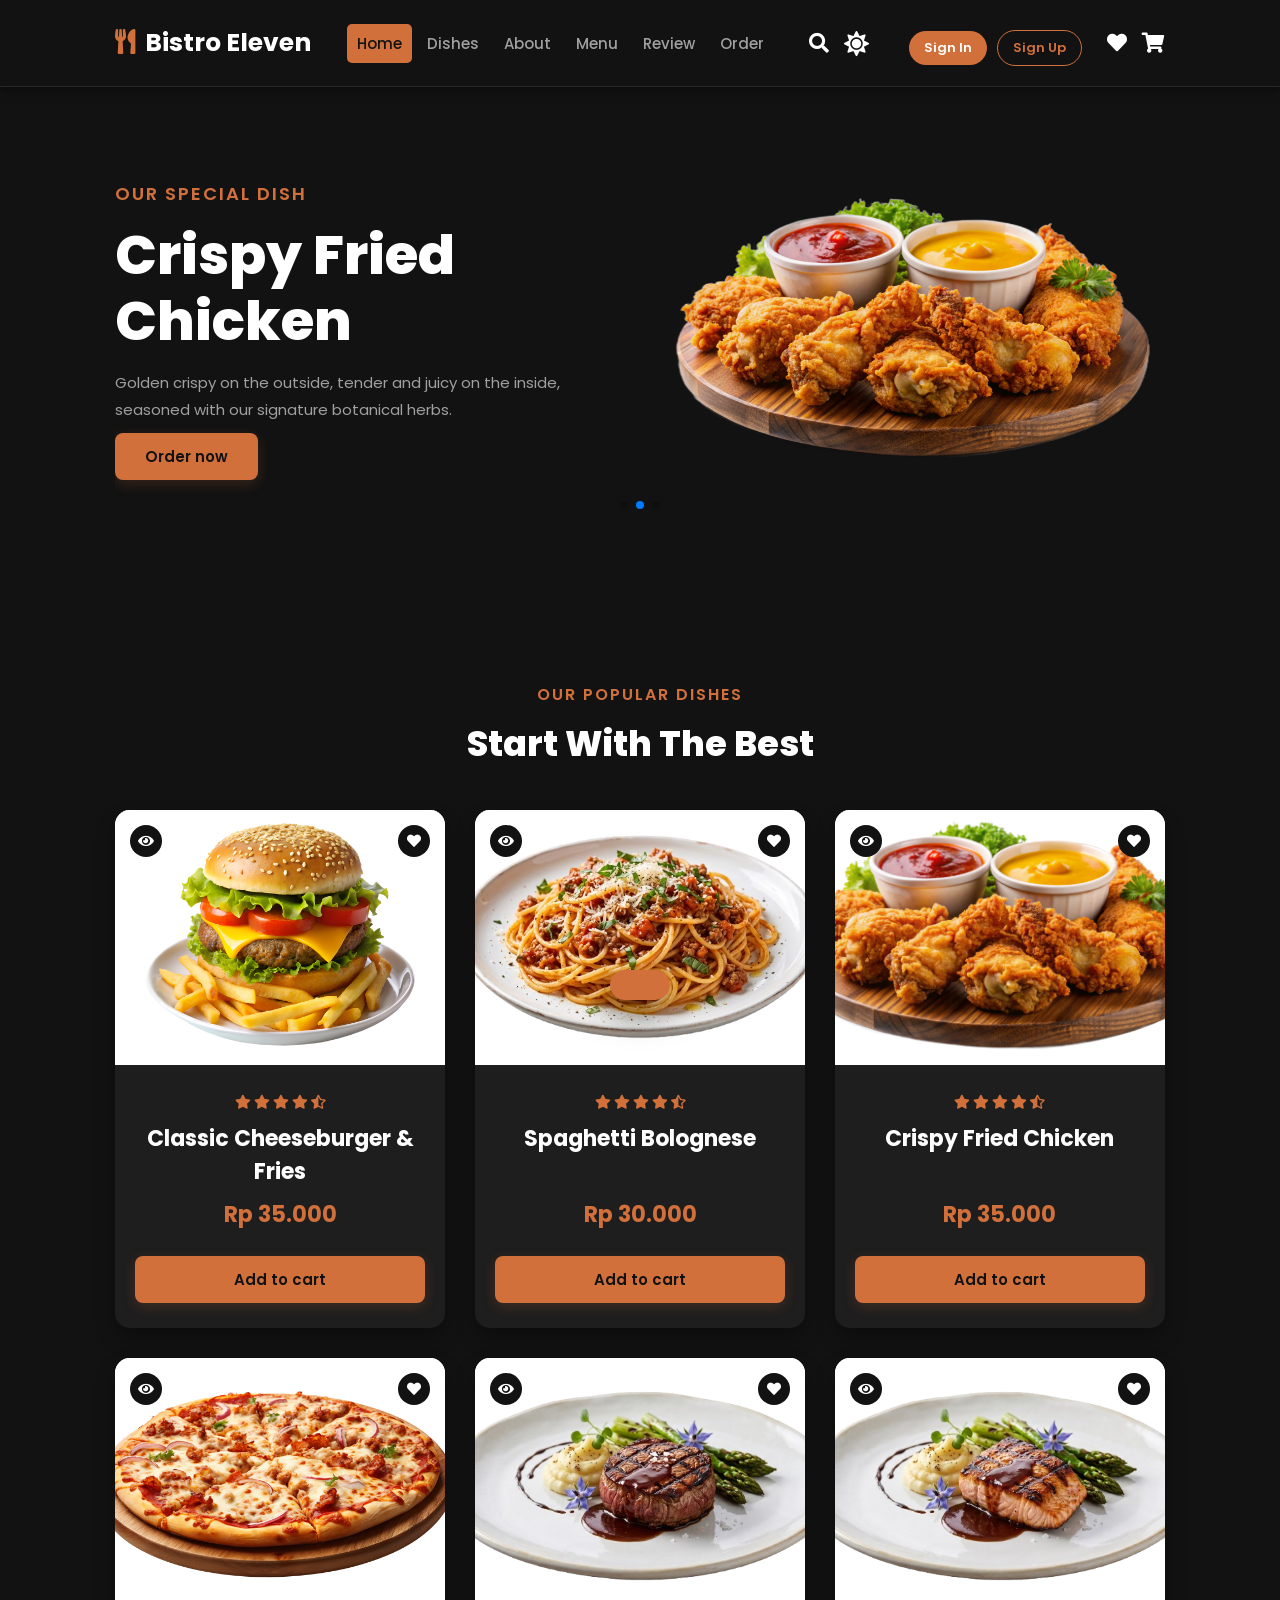
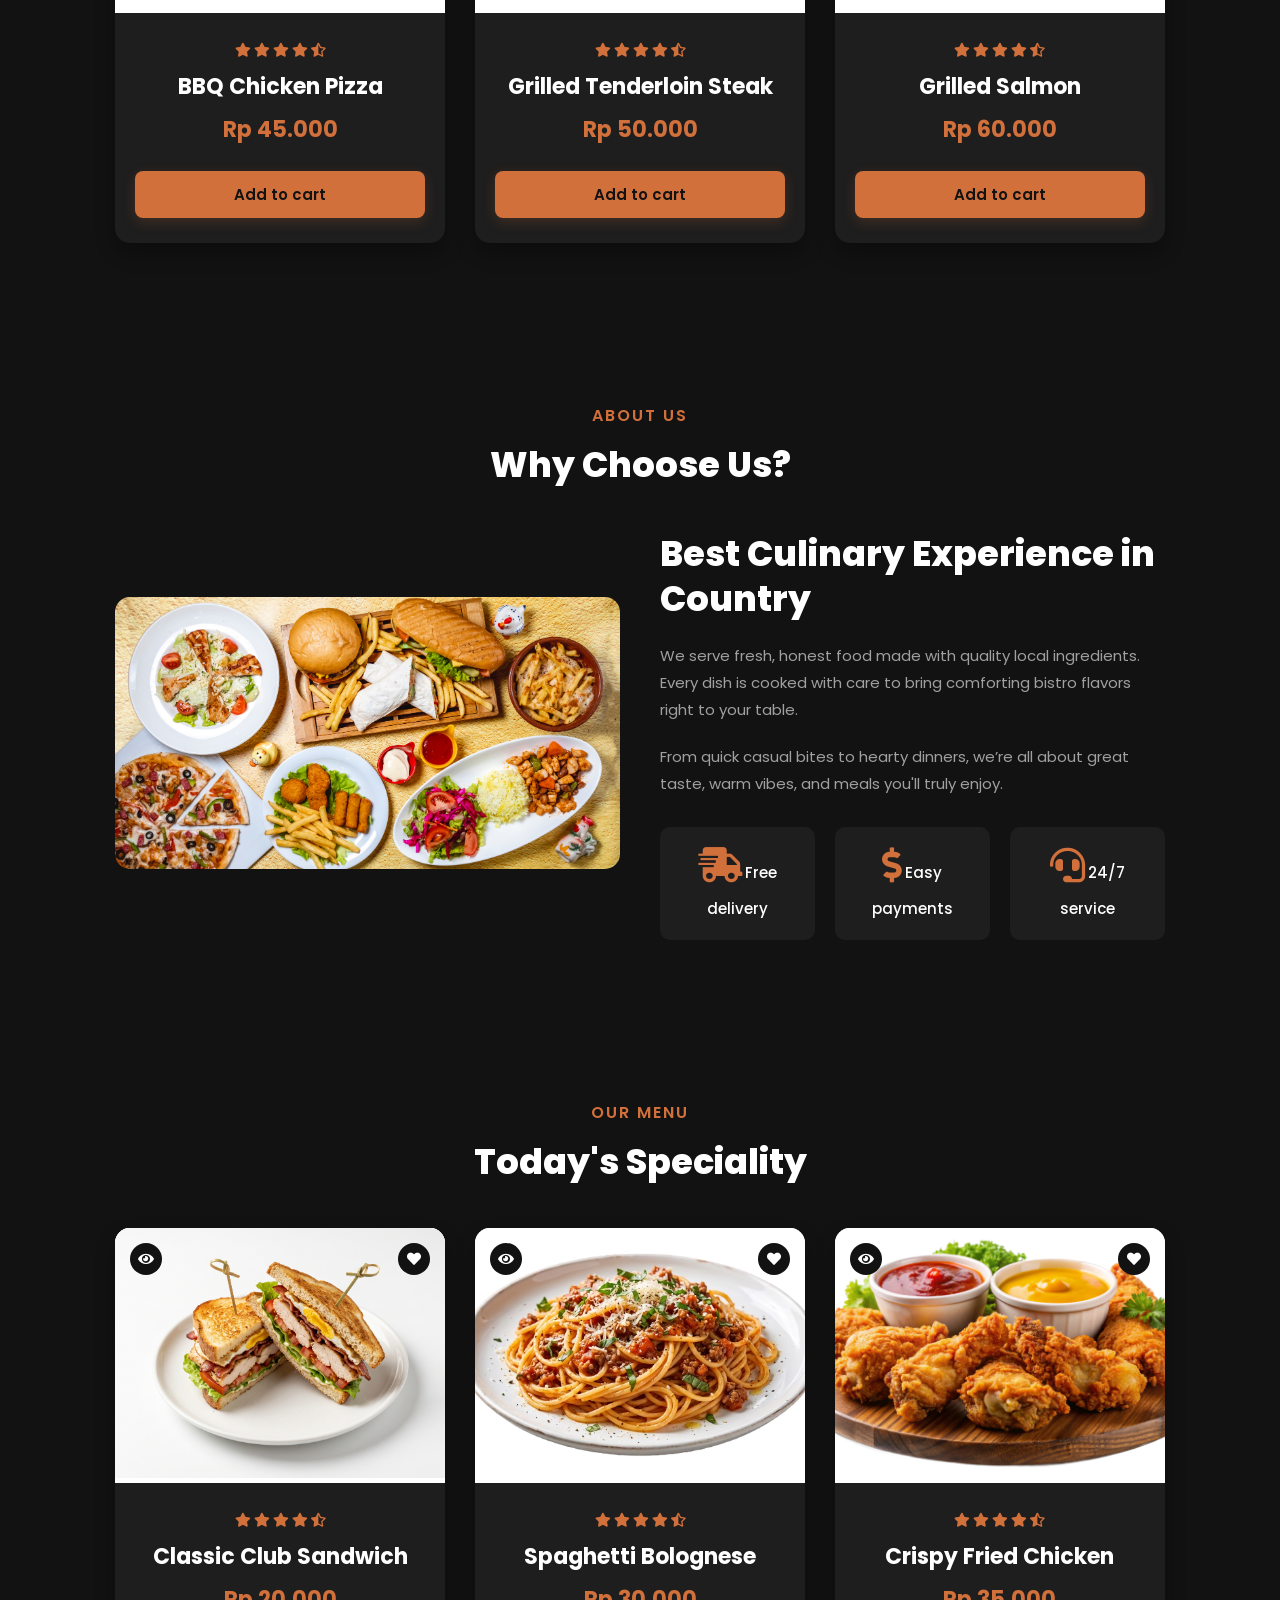
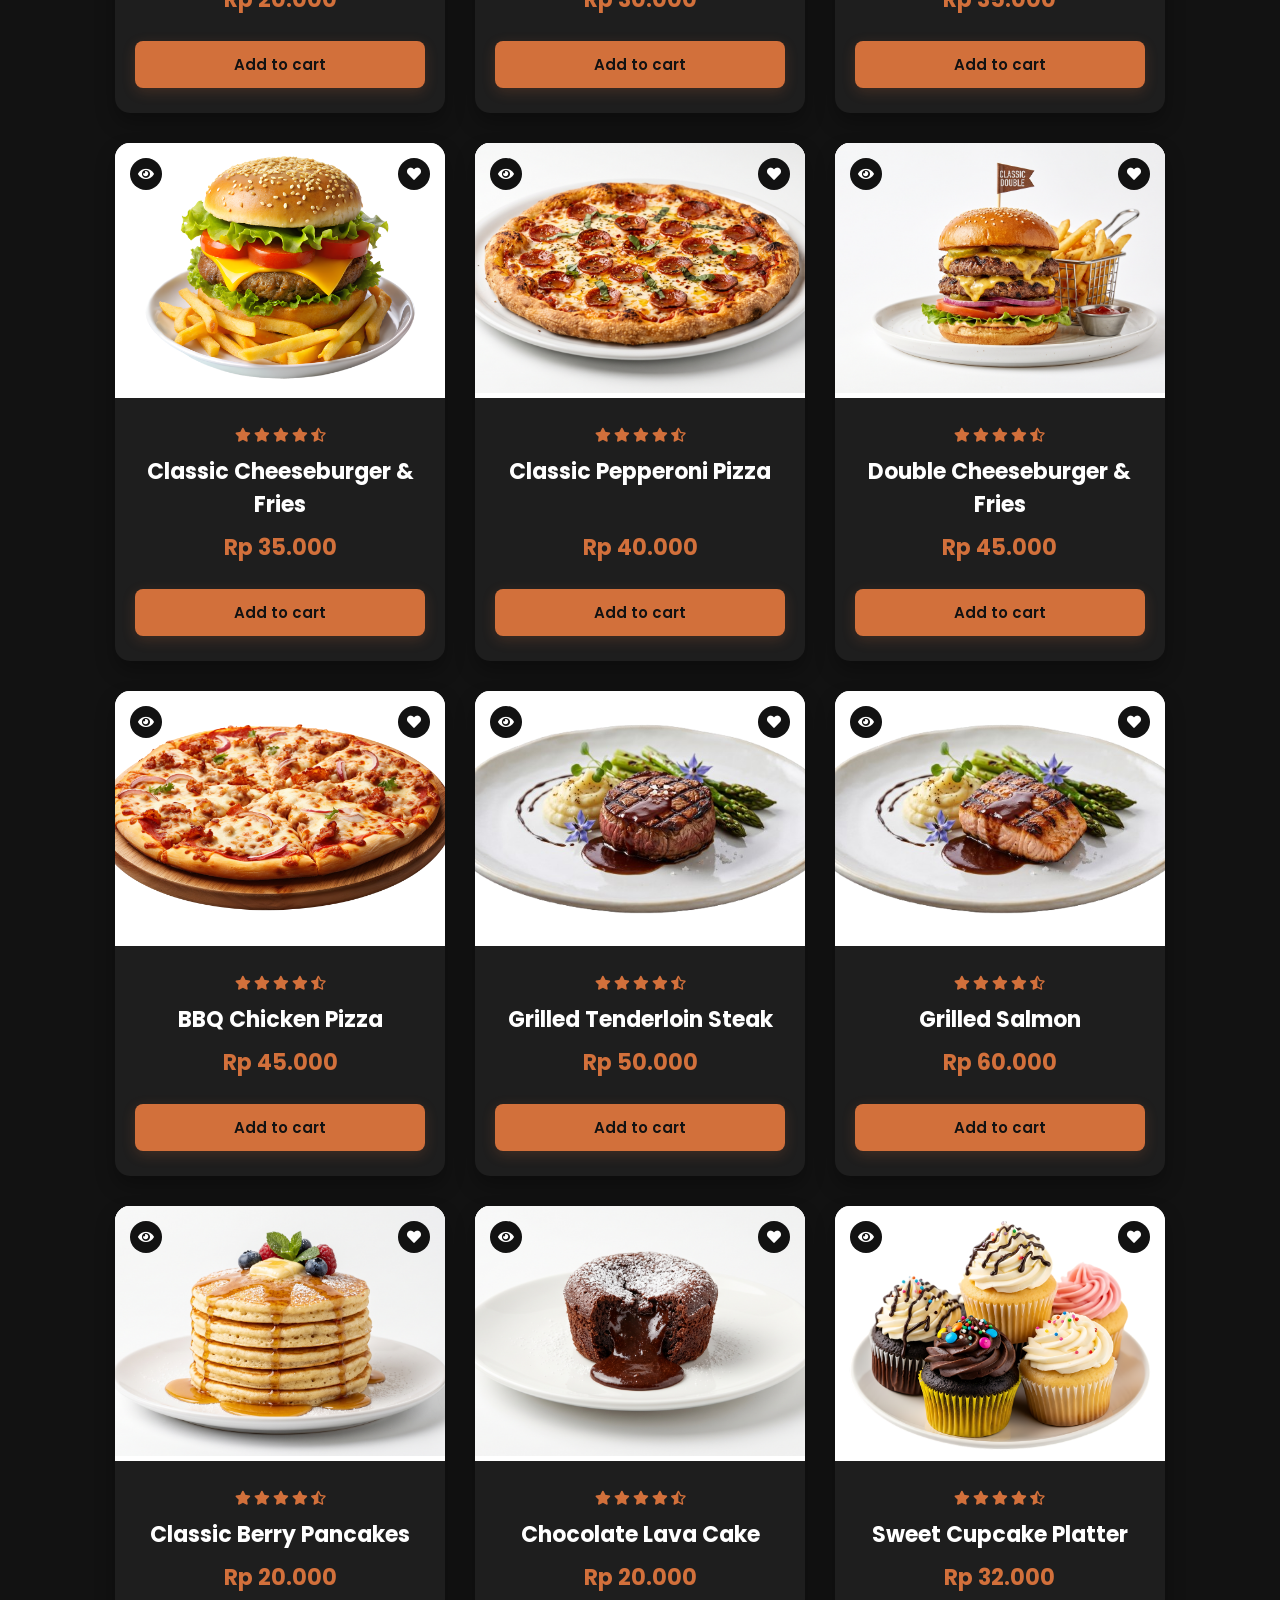
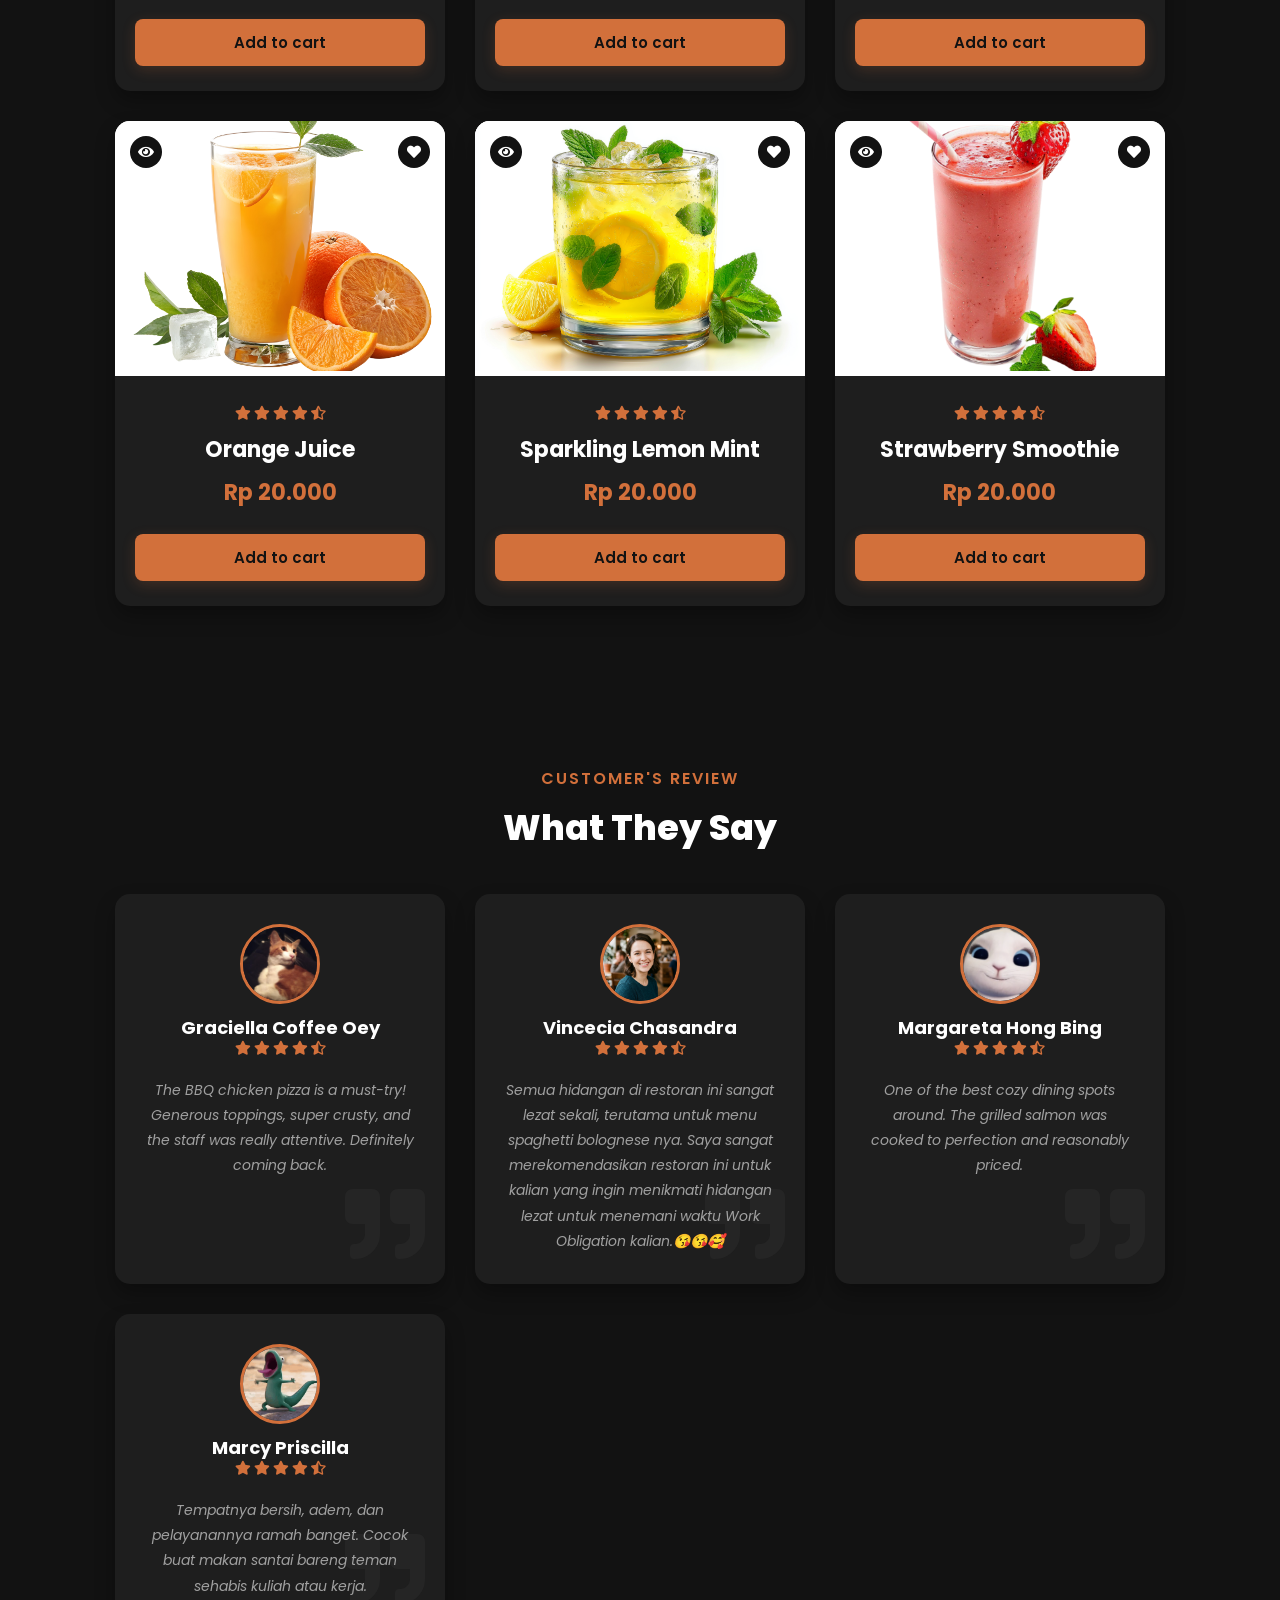
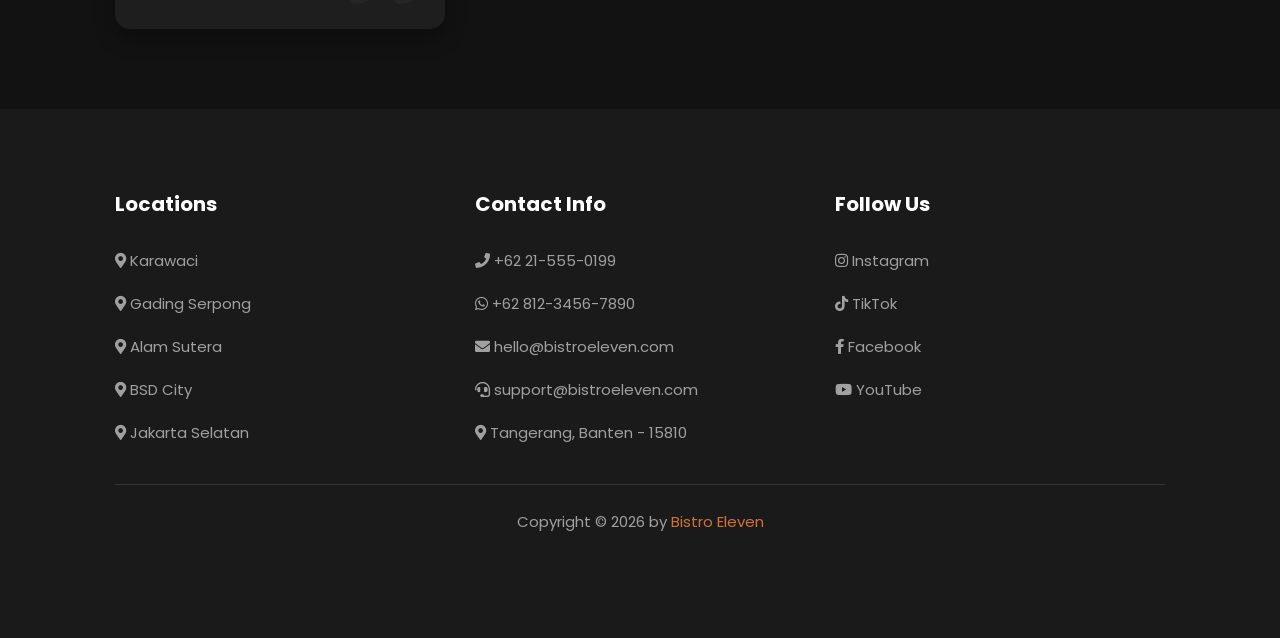
==== commit d7a99683: "Update Index.html" ====
--- a/Index.html
+++ b/Index.html
@@ -737,7 +737,7 @@
         <div class="box">
           <i class="fas fa-quote-right"></i>
           <div class="user">
-            <img src="img/Review Section/pic-1.jpg" alt="" />
+            <img src="Img/Review Section/pic-1.jpg" alt="" />
             <div class="user-info">
               <h3>Graciella Coffee Oey</h3>
               <div class="stars">
@@ -758,7 +758,7 @@
         <div class="box">
           <i class="fas fa-quote-right"></i>
           <div class="user">
-            <img src="img/Review Section/pic-2.jpeg" alt="" />
+            <img src="Img/Review Section/pic-2.jpeg" alt="" />
             <div class="user-info">
               <h3>Vincecia Chasandra</h3>
               <div class="stars">
@@ -781,7 +781,7 @@
         <div class="box">
           <i class="fas fa-quote-right"></i>
           <div class="user">
-            <img src="img/Review Section/pic-3.png" alt="" />
+            <img src="Img/Review Section/pic-3.png" alt="" />
             <div class="user-info">
               <h3>Margareta Hong Bing</h3>
               <div class="stars">
@@ -802,7 +802,7 @@
         <div class="box">
           <i class="fas fa-quote-right"></i>
           <div class="user">
-            <img src="img/Review Section/hoppers-tom.gif" alt="" />
+            <img src="Img/Review Section/hoppers-tom.gif" alt="" />
             <div class="user-info">
               <h3>Marcy Priscilla</h3>
               <div class="stars">
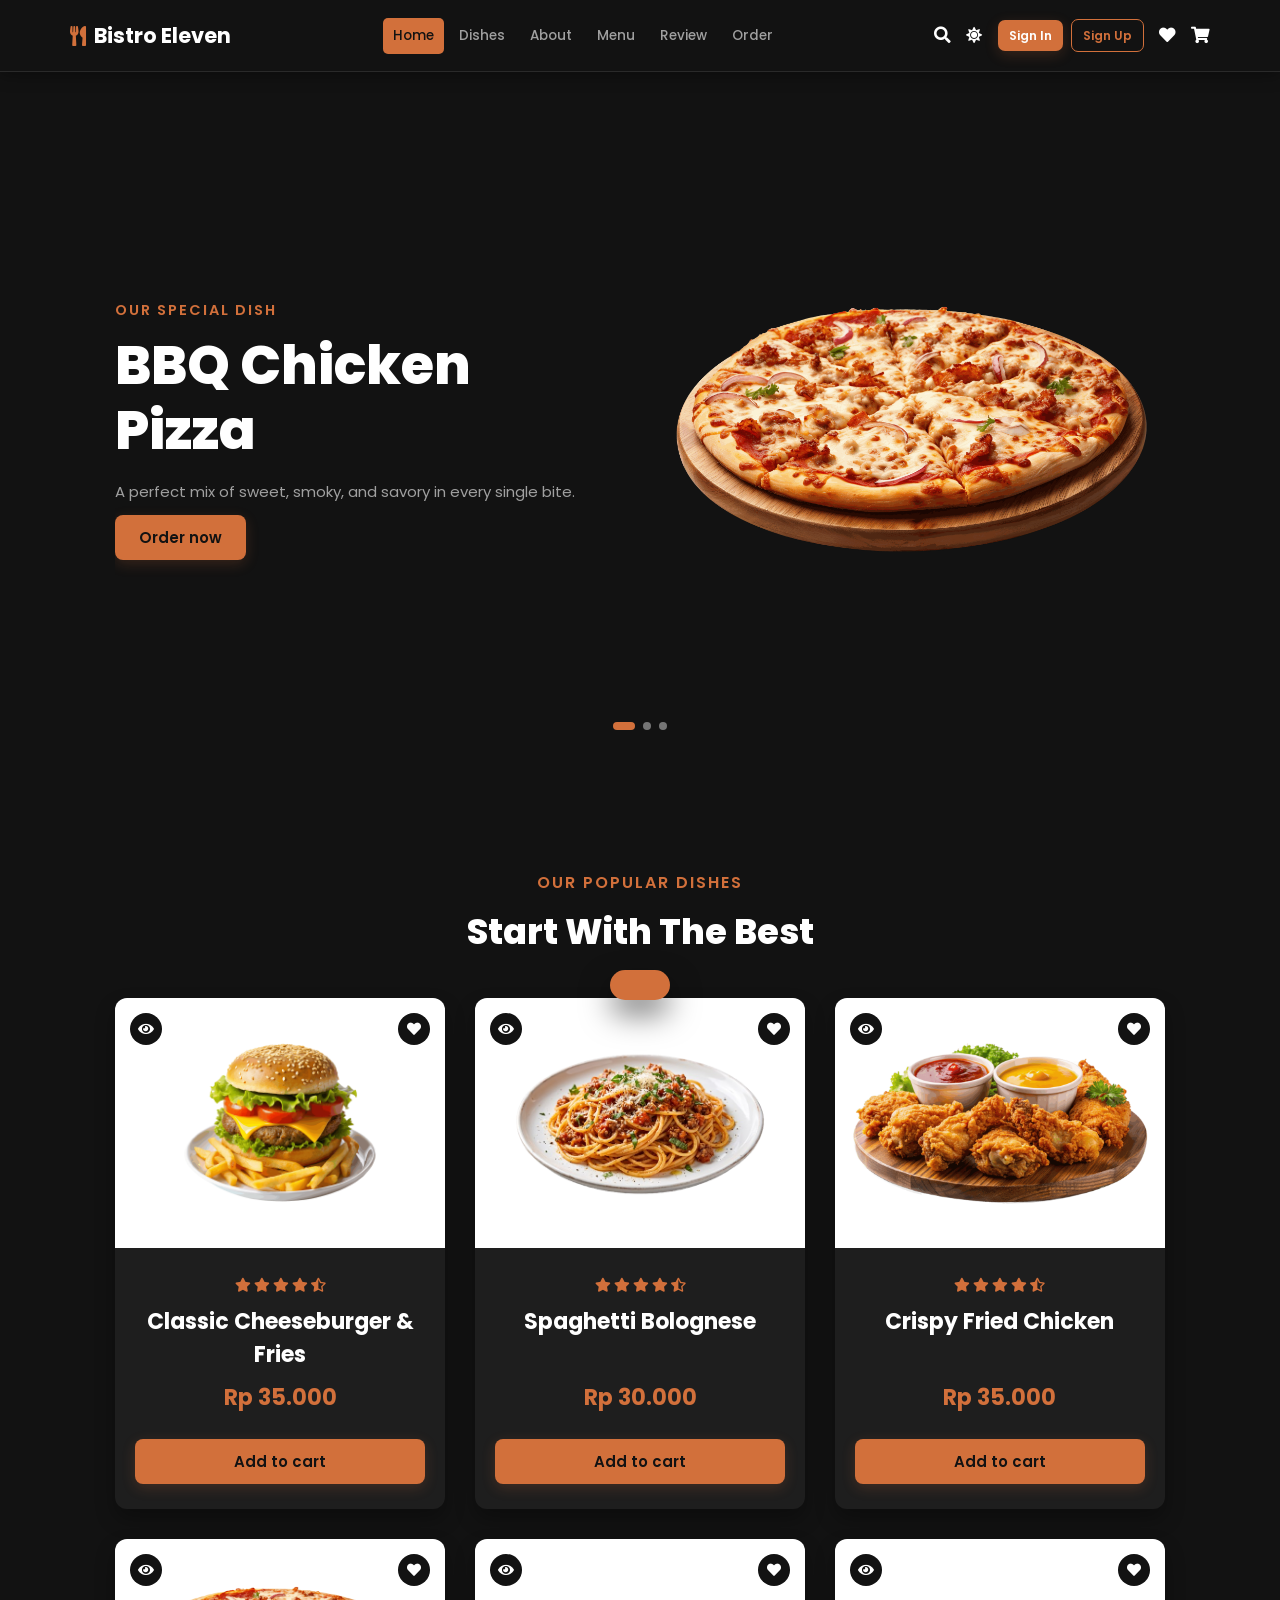
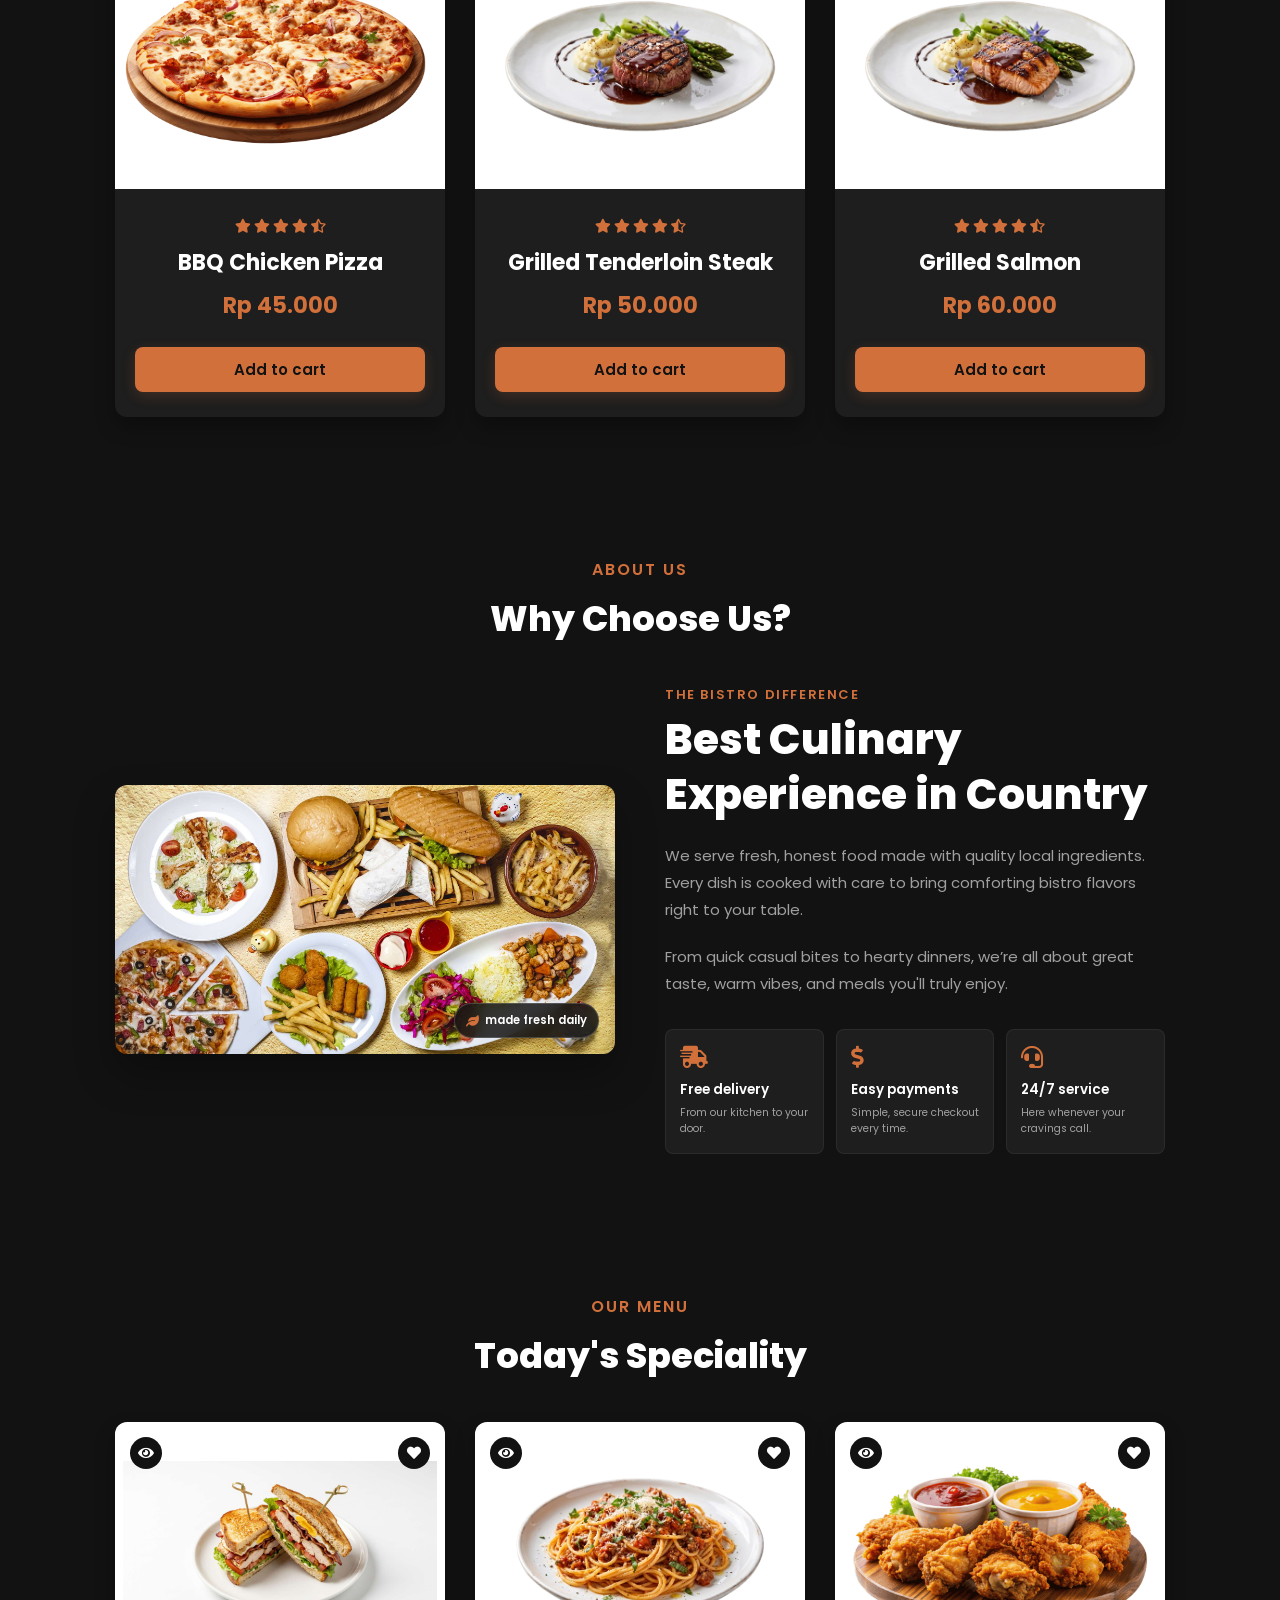
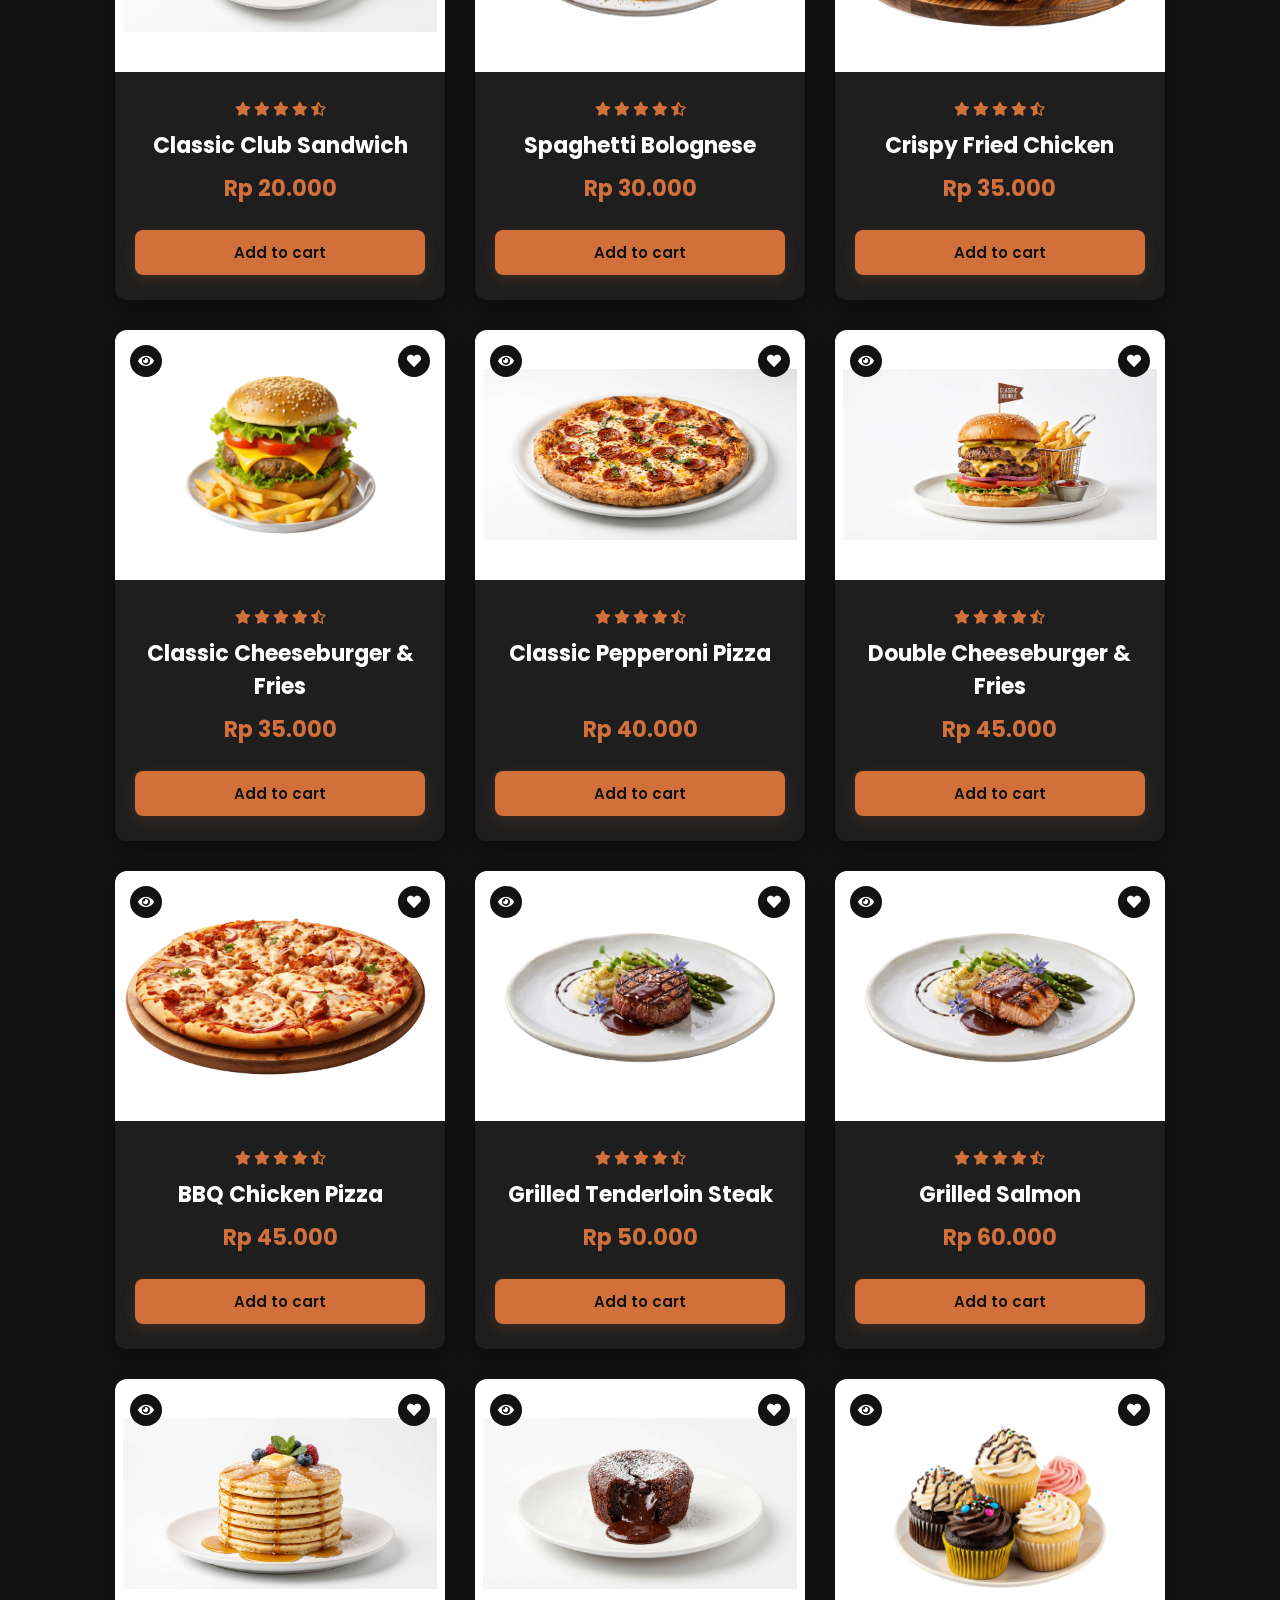
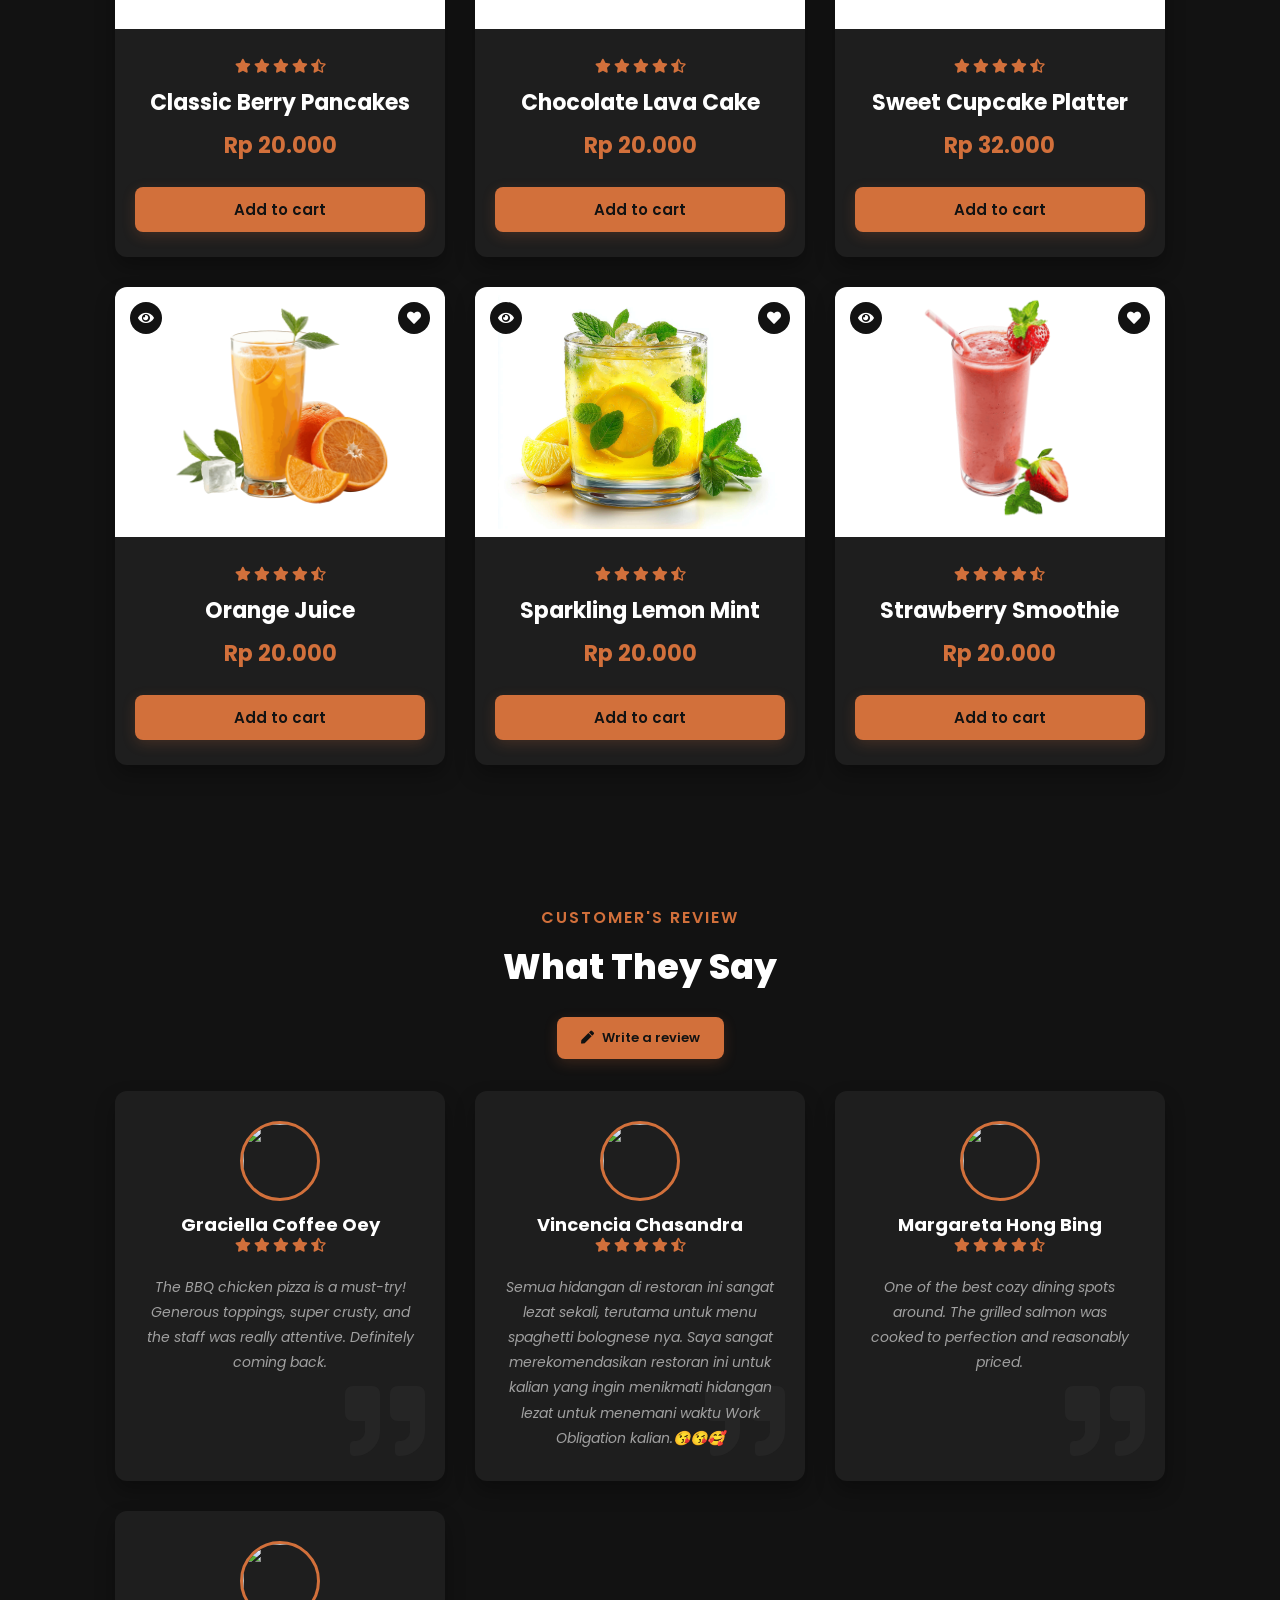
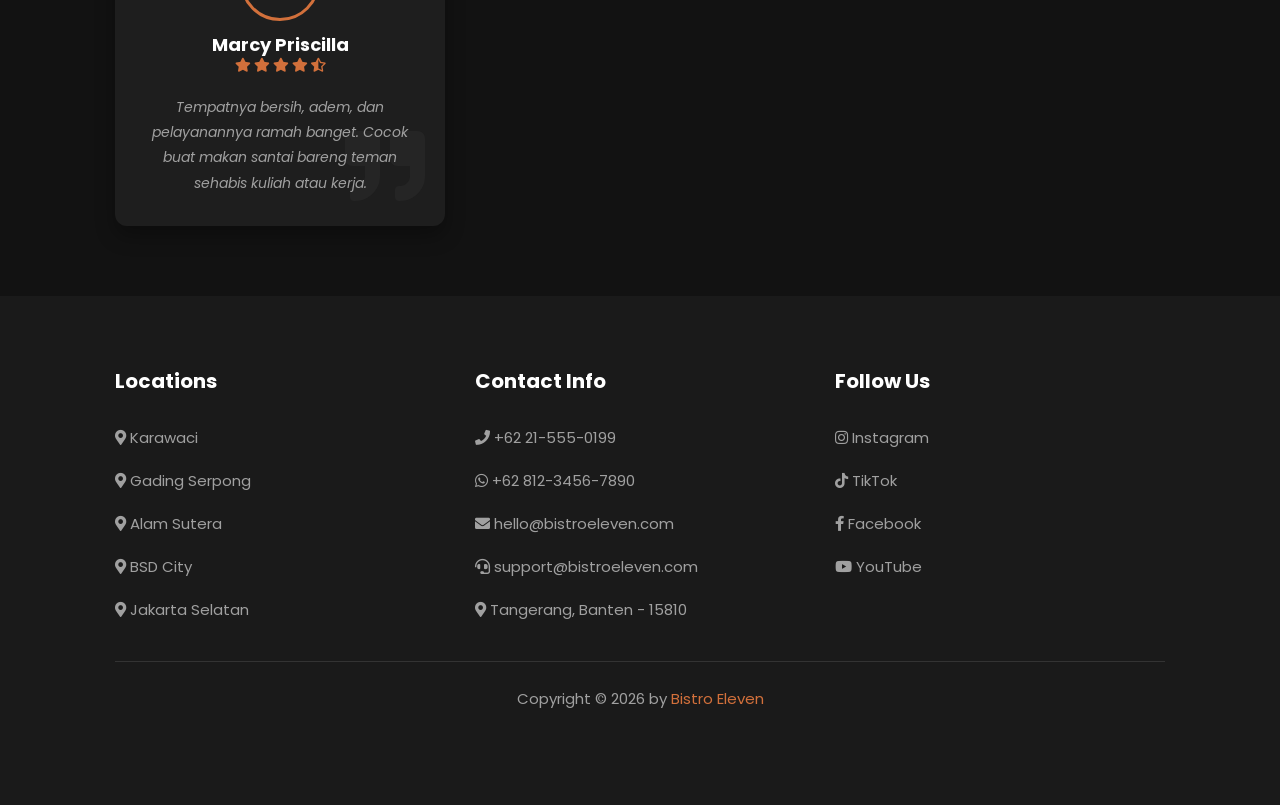
==== commit 57d8b274: "Update HCI folder with compressed images, layout fixes, and authentication logic" ====
--- a/Index.html
+++ b/Index.html
@@ -55,6 +55,7 @@
       />
       <label for="search-box" class="fas fa-search"></label>
       <i class="fas fa-times" id="close"></i>
+      <div id="search-suggestions" aria-live="polite"></div>
     </form>
 
     <!-- Wishlist Section -->
@@ -299,6 +300,7 @@
           </div>
         </div>
       </div>
+
     </section>
     <!-- dishes section ends -->
 
@@ -310,9 +312,11 @@
       <div class="row">
         <div class="image">
           <img src="Img/About Section/about.jpeg" alt="" />
+          <span class="about-image-badge"><i class="fas fa-leaf"></i> made fresh daily</span>
         </div>
 
         <div class="content">
+          <span class="about-kicker">the bistro difference</span>
           <h3>Best Culinary Experience in Country</h3>
           <p>
             We serve fresh, honest food made with quality local ingredients.
@@ -324,17 +328,26 @@
             taste, warm vibes, and meals you'll truly enjoy.
           </p>
           <div class="icons-container">
-            <div class="icons">
+            <div class="icons service-card" role="button" tabindex="0" data-service="delivery" aria-label="Learn more about free delivery">
               <i class="fas fa-shipping-fast"></i>
-              <span>Free delivery</span>
-            </div>
-            <div class="icons">
+              <div>
+                <span>Free delivery</span>
+                <small>From our kitchen to your door.</small>
+              </div>
+            </div>
+            <div class="icons service-card" role="button" tabindex="0" data-service="payments" aria-label="Learn more about easy payments">
               <i class="fas fa-dollar-sign"></i>
-              <span>Easy payments</span>
-            </div>
-            <div class="icons">
+              <div>
+                <span>Easy payments</span>
+                <small>Simple, secure checkout every time.</small>
+              </div>
+            </div>
+            <div class="icons service-card" role="button" tabindex="0" data-service="support" aria-label="Learn more about 24/7 service">
               <i class="fas fa-headset"></i>
-              <span>24/7 service</span>
+              <div>
+                <span>24/7 service</span>
+                <small>Here whenever your cravings call.</small>
+              </div>
             </div>
           </div>
         </div>
@@ -732,12 +745,13 @@
     <section class="review" id="review">
       <h3 class="sub-heading">customer's review</h3>
       <h1 class="heading">what they say</h1>
-
-      <div class="box-container">
+      <button class="btn review-open-btn" id="open-review-form" type="button"><i class="fas fa-pen"></i> Write a review</button>
+
+      <div class="box-container" id="customer-reviews">
         <div class="box">
           <i class="fas fa-quote-right"></i>
           <div class="user">
-            <img src="Img/Review Section/pic-1.jpg" alt="" />
+            <img src="img/Review Section/pic-1.jpg" alt="" />
             <div class="user-info">
               <h3>Graciella Coffee Oey</h3>
               <div class="stars">
@@ -758,9 +772,9 @@
         <div class="box">
           <i class="fas fa-quote-right"></i>
           <div class="user">
-            <img src="Img/Review Section/pic-2.jpeg" alt="" />
+            <img src="img/Review Section/pic-2.jpeg" alt="" />
             <div class="user-info">
-              <h3>Vincecia Chasandra</h3>
+              <h3>Vincencia Chasandra</h3>
               <div class="stars">
                 <i class="fas fa-star"></i>
                 <i class="fas fa-star"></i>
@@ -781,7 +795,7 @@
         <div class="box">
           <i class="fas fa-quote-right"></i>
           <div class="user">
-            <img src="Img/Review Section/pic-3.png" alt="" />
+            <img src="img/Review Section/pic-3.png" alt="" />
             <div class="user-info">
               <h3>Margareta Hong Bing</h3>
               <div class="stars">
@@ -802,7 +816,7 @@
         <div class="box">
           <i class="fas fa-quote-right"></i>
           <div class="user">
-            <img src="Img/Review Section/hoppers-tom.gif" alt="" />
+            <img src="img/Review Section/pic-4.jpeg" alt="" />
             <div class="user-info">
               <h3>Marcy Priscilla</h3>
               <div class="stars">
@@ -1007,6 +1021,128 @@
       </div>
     </div>
 
+    <!-- Service Detail Modal -->
+    <div class="payment-modal-overlay" id="service-detail-modal">
+      <div class="service-detail-box">
+        <button class="service-detail-close" id="close-service-detail" type="button" aria-label="Close service details">
+          <i class="fas fa-times"></i>
+        </button>
+        <div class="service-detail-icon" id="service-detail-icon"></div>
+        <span class="about-kicker">bistro eleven promise</span>
+        <h3 id="service-detail-title"></h3>
+        <p id="service-detail-description"></p>
+      </div>
+    </div>
+
+    <!-- Account Settings Modal -->
+    <div class="payment-modal-overlay" id="account-settings-modal">
+      <div class="account-settings-box">
+        <button class="settings-close" id="close-account-settings" type="button" aria-label="Close account settings">
+          <i class="fas fa-times"></i>
+        </button>
+        <div class="settings-heading">
+          <span class="settings-icon"><i class="fas fa-user-cog"></i></span>
+          <div>
+            <h3>Account settings</h3>
+            <p>Keep your Bistro Eleven profile up to date.</p>
+          </div>
+        </div>
+        <form id="account-settings-form">
+          <div class="profile-photo-field">
+            <div class="profile-photo-preview" id="settings-photo-preview">
+              <i class="fas fa-user" aria-hidden="true"></i>
+            </div>
+            <div class="profile-photo-copy">
+              <strong>Profile photo</strong>
+              <small>Choose a JPG, PNG, or WebP image up to 2 MB.</small>
+              <div class="profile-photo-actions">
+                <label class="photo-upload-btn" for="settings-photo">Choose photo</label>
+                <button class="photo-remove-btn" id="remove-settings-photo" type="button">Remove</button>
+              </div>
+              <input id="settings-photo" type="file" accept="image/png,image/jpeg,image/webp" />
+            </div>
+          </div>
+          <div class="settings-field">
+            <label for="settings-name">Display name</label>
+            <input id="settings-name" type="text" autocomplete="name" required />
+          </div>
+          <div class="settings-field">
+            <label for="settings-email">Email address</label>
+            <input id="settings-email" type="email" autocomplete="email" required />
+          </div>
+          <div class="settings-divider">
+            <span>Change password</span>
+            <small>Leave these fields empty to keep your current password.</small>
+          </div>
+          <div class="settings-field">
+            <label for="settings-current-password">Current password</label>
+            <input id="settings-current-password" type="password" autocomplete="current-password" placeholder="Enter current password" />
+          </div>
+          <div class="settings-field">
+            <label for="settings-new-password">New password</label>
+            <input id="settings-new-password" type="password" autocomplete="new-password" placeholder="At least 6 characters" />
+          </div>
+          <div class="settings-field">
+            <label for="settings-confirm-password">Confirm new password</label>
+            <input id="settings-confirm-password" type="password" autocomplete="new-password" placeholder="Repeat new password" />
+          </div>
+          <div class="settings-actions">
+            <button class="btn settings-cancel" id="cancel-account-settings" type="button">Cancel</button>
+            <button class="btn" type="submit">Save changes</button>
+          </div>
+        </form>
+      </div>
+    </div>
+
+    <!-- Add Review Modal -->
+    <div class="payment-modal-overlay" id="review-form-modal">
+      <div class="review-submission-area">
+        <button class="review-modal-close" id="close-review-form" type="button" aria-label="Close review form">
+          <i class="fas fa-times"></i>
+        </button>
+        <div class="review-form-intro">
+          <span class="about-kicker">share your experience</span>
+          <h2>Tell us what you think</h2>
+          <p>Your feedback helps us make every Bistro Eleven visit better.</p>
+        </div>
+        <form id="review-form" class="review-form">
+          <div class="review-form-row">
+            <div class="review-field">
+              <label for="review-name">Your name</label>
+              <input id="review-name" type="text" autocomplete="name" placeholder="Enter your name" required />
+            </div>
+            <div class="review-field">
+              <label>Rating</label>
+              <div class="rating-picker" id="rating-picker" role="radiogroup" aria-label="Choose a rating from one to five stars">
+                <button type="button" data-rating="1" aria-label="1 star"><i class="fas fa-star"></i></button>
+                <button type="button" data-rating="2" aria-label="2 stars"><i class="fas fa-star"></i></button>
+                <button type="button" data-rating="3" aria-label="3 stars"><i class="fas fa-star"></i></button>
+                <button type="button" data-rating="4" aria-label="4 stars"><i class="fas fa-star"></i></button>
+                <button type="button" data-rating="5" aria-label="5 stars"><i class="fas fa-star"></i></button>
+              </div>
+              <input id="review-rating" type="hidden" value="" required />
+            </div>
+          </div>
+          <div class="review-field">
+            <label for="review-comment">Your comment</label>
+            <textarea id="review-comment" rows="4" maxlength="300" placeholder="What did you enjoy?" required></textarea>
+          </div>
+          <button class="btn review-submit" type="submit"><i class="fas fa-paper-plane"></i> Post review</button>
+        </form>
+      </div>
+    </div>
+
+    <!-- Profile Photo Preview -->
+    <div class="payment-modal-overlay" id="profile-photo-modal">
+      <div class="profile-photo-viewer">
+        <button id="close-profile-photo" class="photo-viewer-close" type="button" aria-label="Close profile photo">
+          <i class="fas fa-times"></i>
+        </button>
+        <img id="profile-photo-image" src="" alt="Profile photo" />
+        <p id="profile-photo-name"></p>
+      </div>
+    </div>
+
     <script src="https://cdn.jsdelivr.net/npm/swiper@11/swiper-bundle.min.js"></script>
     <script src="script.js"></script>
   </body>
--- a/style.css
+++ b/style.css
@@ -9,8 +9,8 @@
     --text-muted: #a0a0a0;
     --shadow-md: 0 10px 20px rgba(0,0,0,0.3);
     --shadow-hover: 0 15px 30px rgba(0,0,0,0.5);
-    --radius-md: 1rem;
-    --radius-lg: 1.5rem;
+    --radius-md: .8rem;
+    --radius-lg: 1.2rem;
     --transition: all 0.3s cubic-bezier(0.4, 0, 0.2, 1);
 }
 
@@ -37,7 +37,7 @@
 }
 
 section {
-    padding: 8rem 9%;
+    padding: 7rem 9%;
 }
 
 .sub-heading {
@@ -69,7 +69,7 @@
 .btn {
     display: inline-block;
     margin-top: 1rem;
-    padding: 1.2rem 3rem;
+    padding: 1.1rem 2.4rem;
     background: var(--primary);
     color: #121212;
     font-size: 1.5rem;
@@ -93,31 +93,44 @@
     left: 0;
     right: 0;
     background: #121212;
-    padding: 2rem 9%;
+    min-height: 7.2rem;
+    padding: 1.2rem 5.5%;
     display: flex;
     align-items: center;
     justify-content: space-between;
     z-index: 1000;
-    box-shadow: 0 2px 10px rgba(0,0,0,0.5);
+    box-shadow: 0 2px 16px rgba(0,0,0,0.38);
     border-bottom: 1px solid #2a2a2a;
 }
 
 header .logo {
     color: var(--secondary);
-    font-size: 2.5rem;
+    display: inline-flex;
+    align-items: center;
+    gap: .8rem;
+    font-size: 2.1rem;
+    line-height: 1;
+    white-space: nowrap;
     font-weight: 700;
 }
 
 header .logo i {
     color: var(--primary);
-    margin-right: .5rem;
+    margin-right: 0;
+    font-size: 2rem;
+}
+
+header .navbar {
+    display: flex;
+    align-items: center;
+    gap: .2rem;
 }
 
 header .navbar a {
-    font-size: 1.5rem;
+    font-size: 1.35rem;
     color: var(--text-muted);
-    margin: 0 1rem;
-    padding: .8rem 1.5rem;
+    margin: 0;
+    padding: .75rem 1rem;
     border-radius: .5rem;
     font-weight: 500;
     transition: var(--transition);
@@ -132,8 +145,8 @@
 header .icons i,
 header .icons a {
     cursor: pointer;
-    margin-left: 1.5rem;
-    font-size: 2rem;
+    margin-left: 0;
+    font-size: 1.65rem;
     color: var(--secondary);
     transition: var(--transition);
 }
@@ -141,6 +154,7 @@
 header .icons i:hover,
 header .icons a:hover {
     color: var(--primary);
+    transform: translateY(-2px);
 }
 
 #menu-bars {
@@ -151,8 +165,10 @@
     display: flex;
     align-items: center;
     flex-wrap: wrap;
-    gap: 4rem;
-    padding-top: 10rem;
+    gap: clamp(2rem, 5vw, 7rem);
+    min-height: 68rem;
+    padding-top: 8rem;
+    padding-bottom: 4rem;
 }
 
 .home .slide .content {
@@ -165,6 +181,8 @@
 
 .home .slide .image img {
     width: 100%;
+    max-width: 56rem;
+    margin: 0 auto;
     animation: float 4s ease-in-out infinite;
 }
 
@@ -175,7 +193,7 @@
 
 .home .slide .content span {
     color: var(--primary);
-    font-size: 1.8rem;
+    font-size: 1.45rem;
     font-weight: 600;
     letter-spacing: 2px;
     text-transform: uppercase;
@@ -183,10 +201,34 @@
 
 .home .slide .content h3 {
     color: var(--secondary);
-    font-size: 5.5rem;
+    font-size: clamp(3.8rem, 5vw, 5.4rem);
     font-weight: 800;
     line-height: 1.2;
-    margin: 1.5rem 0;
+    margin: 1.2rem 0 1.5rem;
+}
+
+.home .slide .content p {
+    max-width: 48rem;
+}
+
+.home .swiper-pagination {
+    bottom: 1.5rem;
+}
+
+.home .swiper-pagination-bullet {
+    background: var(--text-muted);
+    opacity: .7;
+}
+
+.home .swiper-pagination-bullet-active {
+    width: 2.2rem;
+    border-radius: 1rem;
+    background: var(--primary);
+    opacity: 1;
+}
+
+.dishes {
+    padding-top: 5rem;
 }
 
 .box-container {
@@ -223,9 +265,12 @@
 .dishes .box .image img, .menu .box .image img {
     width: 100%;
     height: 25rem;
-    object-fit: cover;
+    object-fit: contain;
+    object-position: center;
     background: #fff;
     margin-bottom: 0;
+    padding: .8rem;
+    display: block;
 }
 
 /* Tombol Wishlist (Kanan Atas) */
@@ -312,26 +357,71 @@
 .about .row {
     display: flex;
     flex-wrap: wrap;
-    gap: 4rem;
+    gap: 5rem;
     align-items: center;
 }
 
 .about .row .image {
     flex: 1 1 45rem;
-}
+    position: relative;
+}
+
+
 
 .about .row .image img {
     width: 100%;
     border-radius: var(--radius-lg);
+    display: block;
+    position: relative;
+    z-index: 1;
+    box-shadow: 0 2rem 4rem rgba(0, 0, 0, .3);
+    transition: var(--transition);
+}
+
+.about .row .image:hover img {
+    transform: translateY(-.4rem);
+}
+
+.about-image-badge {
+    position: absolute;
+    right: 1.6rem;
+    bottom: 1.6rem;
+    z-index: 2;
+    display: inline-flex;
+    align-items: center;
+    gap: .6rem;
+    padding: .8rem 1.1rem;
+    border: 1px solid rgba(255, 255, 255, .18);
+    border-radius: 5rem;
+    background: rgba(18, 18, 18, .84);
+    color: #fff;
+    font-size: 1.15rem;
+    font-weight: 600;
+    backdrop-filter: blur(8px);
+}
+
+.about-image-badge i {
+    color: var(--primary);
 }
 
 .about .row .content {
     flex: 1 1 45rem;
+    max-width: 58rem;
+}
+
+.about-kicker {
+    display: inline-block;
+    margin-bottom: .8rem;
+    color: var(--primary);
+    font-size: 1.3rem;
+    font-weight: 600;
+    letter-spacing: .16rem;
+    text-transform: uppercase;
 }
 
 .about .row .content h3 {
     color: var(--secondary);
-    font-size: 3.5rem;
+    font-size: clamp(2.8rem, 4vw, 4.2rem);
     font-weight: 800;
     margin-bottom: 2rem;
     line-height: 1.3;
@@ -342,30 +432,51 @@
 }
 
 .about .row .content .icons-container {
-    display: flex;
-    gap: 2rem;
-    flex-wrap: wrap;
-    margin-top: 3rem;
+    display: grid;
+    grid-template-columns: repeat(3, 1fr);
+    gap: 1.2rem;
+    margin-top: 3.2rem;
 }
 
 .about .row .content .icons-container .icons {
     background: var(--surface);
     border-radius: var(--radius-md);
-    padding: 2rem;
-    text-align: center;
-    flex: 1 1 15rem;
+    border: 1px solid rgba(255, 255, 255, .06);
+    padding: 1.6rem 1.4rem;
+    text-align: left;
+    transition: var(--transition);
+}
+
+.about .row .content .icons-container .icons:hover {
+    border-color: rgba(210, 112, 59, .45);
+    transform: translateY(-.4rem);
+}
+
+.about .row .content .icons-container .service-card:focus-visible {
+    border-color: var(--primary);
+    box-shadow: 0 0 0 2px rgba(210, 112, 59, .22);
+    outline: none;
 }
 
 .about .row .content .icons-container .icons i {
-    font-size: 3.5rem;
-    color: var(--primary);
-    margin-bottom: 1.5rem;
+    font-size: 2.2rem;
+    color: var(--primary);
+    margin-bottom: 1.2rem;
 }
 
 .about .row .content .icons-container .icons span {
-    font-size: 1.5rem;
-    color: var(--secondary);
-    font-weight: 500;
+    display: block;
+    font-size: 1.35rem;
+    color: var(--secondary);
+    font-weight: 600;
+}
+
+.about .row .content .icons-container .icons small {
+    display: block;
+    margin-top: .5rem;
+    color: var(--text-muted);
+    font-size: 1.05rem;
+    line-height: 1.5;
 }
 
 .order form {
@@ -462,6 +573,51 @@
     flex: 1;
     overflow-y: auto;
     padding: 2rem 0;
+}
+
+.empty-cart-state {
+    display: flex;
+    min-height: 18rem;
+    flex-direction: column;
+    align-items: center;
+    justify-content: center;
+    gap: .8rem;
+    color: var(--text-muted);
+    text-align: center;
+}
+
+.empty-cart-state i {
+    margin-bottom: .8rem;
+    color: var(--primary);
+    font-size: 3.2rem;
+}
+
+.empty-cart-state strong {
+    color: var(--secondary);
+    font-size: 1.5rem;
+}
+
+.empty-cart-state span {
+    font-size: 1.2rem;
+}
+
+.btn.is-disabled,
+.checkout-btn.is-disabled {
+    opacity: .45;
+    cursor: not-allowed;
+    transform: none;
+    box-shadow: none;
+}
+
+.checkout-btn.is-disabled {
+    pointer-events: auto;
+}
+
+.order form button[type="submit"]:disabled {
+    opacity: .45;
+    cursor: not-allowed;
+    transform: none;
+    box-shadow: none;
 }
 
 .cart-items-container .cart-item {
@@ -618,6 +774,71 @@
     border: 1px solid #333;
 }
 
+.service-detail-box {
+    position: relative;
+    width: min(46rem, 90vw);
+    max-height: 86vh;
+    overflow-y: auto;
+    padding: 4rem 3.2rem 3.2rem;
+    border: 1px solid #333;
+    border-radius: var(--radius-lg);
+    background: var(--surface);
+    box-shadow: var(--shadow-hover);
+    text-align: center;
+}
+
+.service-detail-icon {
+    display: grid;
+    width: 7rem;
+    height: 7rem;
+    margin: 0 auto 1.8rem;
+    place-items: center;
+    border: 1px solid rgba(210, 112, 59, .45);
+    border-radius: 50%;
+    background: rgba(210, 112, 59, .12);
+    color: var(--primary);
+    font-size: 2.8rem;
+}
+
+.service-detail-box .about-kicker {
+    margin-bottom: .8rem;
+    font-size: 1.15rem;
+}
+
+.service-detail-box h3 {
+    margin-bottom: 1.2rem;
+    color: var(--secondary);
+    font-size: 2.6rem;
+}
+
+.service-detail-box p {
+    margin: 0 auto;
+    max-width: 38rem;
+    font-size: 1.4rem;
+    line-height: 1.8;
+    text-align: left;
+    white-space: pre-line;
+}
+
+.service-detail-close {
+    position: absolute;
+    top: 1.4rem;
+    right: 1.4rem;
+    width: 3.2rem;
+    height: 3.2rem;
+    border-radius: 50%;
+    background: transparent;
+    color: var(--text-muted);
+    cursor: pointer;
+    font-size: 1.6rem;
+    transition: var(--transition);
+}
+
+.service-detail-close:hover {
+    background: rgba(239, 68, 68, .12);
+    color: #ef4444;
+}
+
 .footer {
     background: #1a1a1a;
 }
@@ -708,6 +929,221 @@
     position: relative;
     z-index: 1;
     font-style: italic;
+}
+
+.review-submission-area {
+    display: grid;
+    grid-template-columns: minmax(20rem, .8fr) minmax(32rem, 1.2fr);
+    gap: 3.2rem;
+    align-items: center;
+    margin-top: 5.6rem;
+    padding: 3.2rem;
+    border: 1px solid rgba(210, 112, 59, .2);
+    border-radius: var(--radius-lg);
+    background: linear-gradient(135deg, rgba(210, 112, 59, .1), var(--surface));
+}
+
+.review-open-btn {
+    display: block;
+    margin: -1.6rem auto 3.2rem;
+    font-size: 1.3rem;
+}
+
+.review-open-btn i {
+    margin-right: .5rem;
+}
+
+#review-form-modal .review-submission-area {
+    position: relative;
+    width: min(82rem, 92vw);
+    max-height: 88vh;
+    overflow-y: auto;
+    margin: 0;
+}
+
+.review-modal-close {
+    position: absolute;
+    top: 1.4rem;
+    right: 1.4rem;
+    width: 3.2rem;
+    height: 3.2rem;
+    border-radius: 50%;
+    background: transparent;
+    color: var(--text-muted);
+    cursor: pointer;
+    font-size: 1.6rem;
+    transition: var(--transition);
+}
+
+.review-modal-close:hover {
+    background: rgba(239, 68, 68, .12);
+    color: #ef4444;
+}
+
+.review-form-intro h2 {
+    margin: .8rem 0 1rem;
+    color: var(--secondary);
+    font-size: 2.8rem;
+    line-height: 1.2;
+}
+
+.review-form-intro p {
+    font-size: 1.35rem;
+}
+
+.review-form {
+    padding: 2rem;
+    border: 1px solid rgba(255, 255, 255, .08);
+    border-radius: var(--radius-md);
+    background: rgba(18, 18, 18, .55);
+}
+
+.review-form-row {
+    display: grid;
+    grid-template-columns: 1fr 1fr;
+    gap: 1.6rem;
+}
+
+.review-field {
+    margin-bottom: 1.4rem;
+}
+
+.review-field label {
+    display: block;
+    margin-bottom: .6rem;
+    color: var(--text-muted);
+    font-size: 1.2rem;
+    font-weight: 500;
+}
+
+.review-field input,
+.review-field textarea {
+    width: 100%;
+    padding: 1rem 1.1rem;
+    border: 1px solid #3a3a3a;
+    border-radius: .7rem;
+    background: #121212;
+    color: var(--secondary);
+    font: inherit;
+    font-size: 1.3rem;
+    resize: vertical;
+    transition: var(--transition);
+}
+
+.review-field input:focus,
+.review-field textarea:focus {
+    border-color: var(--primary);
+    box-shadow: 0 0 0 2px rgba(210, 112, 59, .18);
+}
+
+.rating-picker {
+    display: flex;
+    align-items: center;
+    gap: .25rem;
+    min-height: 4rem;
+}
+
+.rating-picker button {
+    padding: .4rem;
+    background: transparent;
+    color: #5a514d;
+    cursor: pointer;
+    font-size: 1.8rem;
+    transition: var(--transition);
+}
+
+.rating-picker button:hover,
+.rating-picker button.selected {
+    color: var(--primary);
+    transform: translateY(-2px) scale(1.08);
+}
+
+.review-submit {
+    margin-top: .4rem;
+}
+
+.review-submit i {
+    margin-right: .5rem;
+}
+
+.customer-reviews {
+    margin-top: 3.2rem;
+}
+
+.customer-review-card {
+    animation: card-in .3s ease both;
+}
+
+.customer-review-card .user-avatar {
+    display: grid;
+    width: 8rem;
+    height: 8rem;
+    place-items: center;
+    overflow: hidden;
+    border: 3px solid var(--primary);
+    border-radius: 50%;
+    background: rgba(210, 112, 59, .12);
+    color: var(--primary);
+    font-size: 2rem;
+}
+
+.customer-review-card .user-avatar img {
+    width: 100%;
+    height: 100%;
+    object-fit: cover;
+}
+
+.customer-review-actions {
+    display: flex;
+    justify-content: flex-end;
+    gap: .8rem;
+    margin-top: 1.6rem;
+    position: relative;
+    z-index: 1;
+}
+
+.customer-review-actions button {
+    padding: .55rem .8rem;
+    border-radius: .6rem;
+    background: transparent;
+    cursor: pointer;
+    font: inherit;
+    font-size: 1.05rem;
+    transition: var(--transition);
+}
+
+.review-edit-btn {
+    color: var(--primary);
+}
+
+.review-delete-btn {
+    color: #ef8c7e;
+}
+
+.customer-review-actions button:hover {
+    background: rgba(210, 112, 59, .12);
+}
+
+.review-delete-btn:hover {
+    background: rgba(239, 68, 68, .12) !important;
+    color: #ef4444;
+}
+
+body.light-theme .review-submission-area {
+    border-color: #ead2c5;
+    background: linear-gradient(135deg, #fff4ee, #fff);
+}
+
+body.light-theme .review-form {
+    border-color: #ead2c5;
+    background: rgba(255, 255, 255, .75);
+}
+
+body.light-theme .review-field input,
+body.light-theme .review-field textarea {
+    border-color: #ead2c5;
+    background: #fff;
+    color: #4a241a;
 }
 
 .toast {
@@ -732,44 +1168,57 @@
 
 #search-form {
     position: fixed;
-    top: -110%;
-    left: 0;
-    height: 100vh;
-    width: 100vw;
+    top: -16rem;
+    left: 50%;
+    height: auto;
+    width: min(72rem, calc(100vw - 3.2rem));
     z-index: 2000;
-    background: rgba(18, 18, 18, 0.95);
-    -webkit-backdrop-filter: blur(10px);
-    backdrop-filter: blur(10px);
+    background: var(--surface);
+    border: 1px solid #333;
+    border-radius: var(--radius-md);
     display: flex;
     align-items: center;
     justify-content: center;
-    padding: 0 2rem;
-    transition: .4s cubic-bezier(0.4, 0, 0.2, 1);
+    padding: 1.2rem 5rem 1.2rem 1.6rem;
+    box-shadow: 0 1.6rem 3.2rem rgba(0, 0, 0, .38);
+    opacity: 0;
+    pointer-events: none;
+    transform: translate(-50%, -.8rem);
+    transition: none;
 }
 
 #search-form.active {
-    top: 0;
+    top: 8.8rem !important;
+    opacity: 1 !important;
+    pointer-events: auto !important;
+    transform: translate(-50%, 0) !important;
+    animation: search-in .25s ease both;
 }
 
 #search-form #search-box {
-    width: 60rem;
-    border-bottom: .2rem solid var(--primary);
-    border-top: none;
-    border-left: none;
-    border-right: none;
-    padding: 1.5rem 0;
-    color: var(--secondary);
-    font-size: 3rem;
+    width: 100%;
+    border: 1px solid #3b3b3b;
+    border-radius: .7rem;
+    padding: 1.1rem 1.2rem;
+    color: var(--secondary);
+    font-size: 1.5rem;
     text-transform: none;
-    background: transparent;
+    background: #121212;
     outline: none;
+    transition: var(--transition);
+}
+
+#search-form #search-box:focus {
+    border-color: var(--primary);
+    box-shadow: 0 0 0 2px rgba(210, 112, 59, .18);
 }
 
 #search-form label {
     color: var(--text-muted);
     cursor: pointer;
-    font-size: 3rem;
-    margin-left: 1.5rem;
+    font-size: 1.7rem;
+    margin-left: -3.2rem;
+    padding: .8rem;
     transition: var(--transition);
 }
 
@@ -781,14 +1230,95 @@
     position: absolute;
     color: var(--text-muted);
     cursor: pointer;
-    top: 4rem;
-    right: 4rem;
-    font-size: 4rem;
+    top: 50%;
+    right: 1.2rem;
+    transform: translateY(-50%);
+    font-size: 1.8rem;
     transition: var(--transition);
 }
 
 #search-form #close:hover {
     color: #ef4444;
+}
+
+#search-suggestions {
+    position: absolute;
+    top: calc(100% + .8rem);
+    left: 0;
+    right: 0;
+    display: none;
+    overflow: hidden;
+    border: 1px solid #333;
+    border-radius: var(--radius-md);
+    background: var(--surface);
+    box-shadow: var(--shadow-hover);
+}
+
+#search-suggestions.active {
+    display: block;
+}
+
+.search-suggestion {
+    display: flex;
+    align-items: center;
+    width: 100%;
+    gap: 1rem;
+    padding: .9rem 1rem;
+    border-bottom: 1px solid #2d2d2d;
+    background: transparent;
+    color: var(--secondary);
+    cursor: pointer;
+    font: inherit;
+    text-align: left;
+    transition: var(--transition);
+    animation: suggestion-in .22s ease both;
+}
+
+.search-suggestion:nth-child(2) { animation-delay: .04s; }
+.search-suggestion:nth-child(3) { animation-delay: .08s; }
+.search-suggestion:nth-child(4) { animation-delay: .12s; }
+.search-suggestion:nth-child(5) { animation-delay: .16s; }
+.search-suggestion:nth-child(6) { animation-delay: .2s; }
+
+.search-suggestion:last-child {
+    border-bottom: 0;
+}
+
+.search-suggestion:hover,
+.search-suggestion:focus {
+    background: rgba(210, 112, 59, .12);
+    outline: none;
+}
+
+.search-suggestion img {
+    flex: 0 0 4rem;
+    width: 4rem;
+    height: 4rem;
+    border-radius: .6rem;
+    background: #fff;
+    object-fit: contain;
+}
+
+.search-suggestion strong {
+    display: block;
+    font-size: 1.25rem;
+}
+
+.search-suggestion small {
+    display: block;
+    margin-top: .2rem;
+    color: var(--primary);
+    font-size: 1.1rem;
+}
+
+body.light-theme #search-suggestions {
+    border-color: #ead2c5;
+    background: #fff;
+}
+
+body.light-theme .search-suggestion {
+    border-color: #f0ded3;
+    color: #4a241a;
 }
 
 input[type="datetime-local"]::-webkit-calendar-picker-indicator {
@@ -796,6 +1326,21 @@
     cursor: pointer;
 }
 
+body.light-theme input[type="datetime-local"] {
+    color-scheme: light;
+}
+
+body.light-theme input[type="datetime-local"]::-webkit-calendar-picker-indicator {
+    filter: none;
+    opacity: .7;
+    cursor: pointer;
+}
+
+body.light-theme input[type="datetime-local"]::-webkit-calendar-picker-indicator:hover {
+    opacity: 1;
+    filter: sepia(1) saturate(4) hue-rotate(325deg);
+}
+
 .input.full-width {
     grid-column: 1 / -1;
 }
@@ -816,37 +1361,142 @@
 
 .search-results-box {
     background: var(--surface);
-    padding: 4rem;
+    padding: 4.8rem clamp(1.6rem, 4vw, 4.8rem) 3.2rem;
     border-radius: var(--radius-lg);
-    width: 85%;
+    width: min(112rem, 92vw);
     max-height: 85vh;
     overflow-y: auto;
     text-align: center;
     position: relative;
-    box-shadow: 0 10px 30px rgba(0,0,0,0.8);
+    border: 1px solid rgba(255, 255, 255, .08);
+    box-shadow: 0 2rem 4rem rgba(0,0,0,.55);
+    animation: modal-in .28s ease both;
 }
 
 #close-search-results {
     position: absolute;
-    top: 2rem;
-    right: 2rem;
-    font-size: 3rem;
+    top: 1.6rem;
+    right: 1.8rem;
+    font-size: 2.4rem;
     cursor: pointer;
     color: var(--primary);
 }
 
 .search-results-title {
-    font-size: 2.5rem;
-    color: var(--secondary);
-    margin-bottom: 3rem;
+    font-size: clamp(2rem, 3vw, 2.8rem);
+    color: var(--secondary);
+    margin-bottom: 2.4rem;
     font-weight: 800;
 }
 
 #search-results-container {
     display: grid;
-    grid-template-columns: repeat(auto-fit, minmax(28rem, 1fr));
-    gap: 3rem;
+    grid-template-columns: repeat(auto-fit, minmax(24rem, 1fr));
+    gap: 2.4rem;
     text-align: left;
+}
+
+#search-results-container .box {
+    width: 100%;
+    max-width: 34rem;
+    justify-self: center;
+    animation: card-in .3s ease both;
+}
+
+#search-results-container .box:nth-child(2) { animation-delay: .06s; }
+#search-results-container .box:nth-child(3) { animation-delay: .12s; }
+#search-results-container .box:nth-child(4) { animation-delay: .18s; }
+
+#search-results-container .box .image img {
+    height: 18rem;
+}
+
+#search-results-container .box .image {
+    margin-bottom: 1.2rem;
+}
+
+#search-results-container .box h3 {
+    font-size: 1.7rem;
+}
+
+#search-results-container .box .price {
+    font-size: 1.8rem;
+}
+
+#search-results-container .box .btn {
+    font-size: 1.25rem;
+    padding: 1rem 1.4rem;
+}
+
+body.light-theme .search-results-box {
+    border-color: #ead2c5;
+    box-shadow: 0 2rem 4rem rgba(74, 36, 26, .16);
+}
+
+@keyframes suggestion-in {
+    from { opacity: 0; transform: translateY(-.4rem); }
+    to { opacity: 1; transform: translateY(0); }
+}
+
+@keyframes search-in {
+    from { opacity: 0; transform: translate(-50%, -.8rem); }
+    to { opacity: 1; transform: translate(-50%, 0); }
+}
+
+@keyframes modal-in {
+    from { opacity: 0; transform: translateY(1.2rem) scale(.98); }
+    to { opacity: 1; transform: translateY(0) scale(1); }
+}
+
+@keyframes card-in {
+    from { opacity: 0; transform: translateY(.8rem); }
+    to { opacity: 1; transform: translateY(0); }
+}
+
+@keyframes loading-pulse {
+    0%, 100% { transform: scale(1); box-shadow: 0 0 0 0 rgba(210, 112, 59, .4); }
+    50% { transform: scale(1.06); box-shadow: 0 0 0 1.2rem rgba(210, 112, 59, 0); }
+}
+
+@keyframes loading-spin {
+    to { transform: rotate(360deg); }
+}
+
+.preparing-box .icon-circle {
+    animation: loading-pulse 1.8s ease-in-out infinite;
+}
+
+.preparing-box .icon-circle i {
+    animation: loading-spin 1.6s linear infinite;
+}
+
+.preparing-box h3::after {
+    content: '...';
+    display: inline-block;
+    width: 2.4rem;
+    overflow: hidden;
+    vertical-align: bottom;
+    animation: loading-dots 1.2s steps(4, end) infinite;
+}
+
+@keyframes loading-dots {
+    0% { width: 0; }
+    75%, 100% { width: 2.4rem; }
+}
+
+.cart-items-container .cart-item {
+    animation: card-in .25s ease both;
+}
+
+@media (prefers-reduced-motion: reduce) {
+    *,
+    *::before,
+    *::after {
+        scroll-behavior: auto !important;
+        animation-duration: .01ms !important;
+        animation-iteration-count: 1 !important;
+        transition-duration: .01ms !important;
+    }
 }
 
 /* Responsif untuk Modal Quick View di layar kecil / HP */
@@ -931,6 +1581,26 @@
 }
 body.light-theme input, 
 body.light-theme textarea, 
+body.light-theme .account-toggle {
+    background: #fff;
+    border-color: #ead2c5;
+    color: #7b5545;
+}
+
+body.light-theme .account-toggle:hover,
+body.light-theme .account-menu.active .account-toggle {
+    border-color: var(--primary);
+    color: #9a5b3d;
+}
+
+body.light-theme .account-name {
+    color: #7b5545;
+}
+
+body.light-theme .account-panel {
+    border-color: #ead2c5;
+    background: #fff;
+}
 body.light-theme select {
     background: #FFF6F0 !important;
     border: 1px solid #D2703B !important;
@@ -1066,8 +1736,8 @@
 
 #theme-toggle {
     cursor: pointer;
-    font-size: 2.5rem;
-    margin-right: 1.5rem;
+    font-size: 1.65rem;
+    margin-right: 0;
     color: var(--secondary);
     transition: var(--transition);
 }
@@ -1075,8 +1745,520 @@
 #auth-container {
     display: inline-flex;
     align-items: center;
+    gap: .8rem;
+    margin: 0;
+}
+
+#auth-container > span {
+    display: block;
+    max-width: 15rem;
+    overflow: hidden;
+    text-overflow: ellipsis;
+    font-size: 1.25rem !important;
+}
+
+#auth-container > span b {
+    font-weight: 600;
+}
+
+#auth-container .btn {
+    margin-top: 0;
+    padding: .65rem 1.1rem !important;
+    font-size: 1.2rem !important;
+    border-radius: .7rem !important;
+}
+
+#auth-container .btn:hover {
+    transform: translateY(-1px);
+}
+
+#auth-container .logout-action {
+    background: #ef4444;
+    box-shadow: none;
+}
+
+#auth-container .auth-outline {
+    background: transparent;
+    border: 1px solid var(--primary);
+    color: var(--primary);
+    box-shadow: none;
+}
+
+.account-menu {
+    position: relative;
+}
+
+.account-toggle {
+    display: inline-flex;
+    align-items: center;
+    gap: .7rem;
+    max-width: 16rem;
+    padding: .65rem .8rem;
+    border: 1px solid #333;
+    border-radius: .8rem;
+    background: #1b1b1b;
+    color: var(--secondary);
+    cursor: pointer;
+    font: inherit;
+    transition: var(--transition);
+}
+
+.account-toggle:hover,
+.account-menu.active .account-toggle {
+    border-color: var(--primary);
+    color: var(--primary);
+}
+
+.account-toggle > i:first-child {
+    color: var(--primary);
+    font-size: 1.7rem;
+}
+
+.account-trigger-avatar,
+.account-avatar {
+    display: grid;
+    place-items: center;
+    overflow: hidden;
+    border-radius: 50%;
+}
+
+.account-trigger-avatar {
+    flex: 0 0 2.4rem;
+    width: 2.4rem;
+    height: 2.4rem;
+    color: var(--primary);
+    font-size: 1.7rem;
+}
+
+.account-trigger-avatar img,
+.account-avatar img,
+.profile-photo-preview img {
+    width: 100%;
+    height: 100%;
+    object-fit: cover;
+}
+
+.account-trigger-avatar img,
+.account-avatar img,
+.profile-photo-preview {
+    cursor: pointer;
+}
+
+.account-trigger-avatar img:hover,
+.account-avatar img:hover {
+    filter: brightness(1.12);
+}
+
+.account-name {
+    max-width: 10rem;
+    overflow: hidden;
+    text-overflow: ellipsis;
+    white-space: nowrap;
+    font-size: 1.2rem;
+    font-weight: 600;
+}
+
+.account-chevron {
+    font-size: .95rem;
+    transition: transform .2s ease;
+}
+
+.account-menu.active .account-chevron {
+    transform: rotate(180deg);
+}
+
+.account-panel {
+    position: absolute;
+    top: calc(100% + 1rem);
+    right: 0;
+    width: 23rem;
+    padding: 1.2rem;
+    border: 1px solid #333;
+    border-radius: var(--radius-md);
+    background: var(--surface);
+    box-shadow: var(--shadow-hover);
+    display: none;
+    z-index: 1100;
+}
+
+.account-menu.active .account-panel {
+    display: block !important;
+    pointer-events: auto !important;
+}
+
+.account-panel-header {
+    display: flex;
+    align-items: center;
+    gap: .9rem;
+    padding: .5rem .4rem 1.2rem;
+    border-bottom: 1px solid #333;
+}
+
+.account-panel-header strong,
+.account-panel-header small {
+    display: block;
+}
+
+.account-panel-header strong {
+    max-width: 16rem;
+    overflow: hidden;
+    text-overflow: ellipsis;
+    color: var(--secondary);
+    font-size: 1.25rem;
+}
+
+.account-panel-header small {
+    margin-top: .2rem;
+    color: var(--text-muted);
+    font-size: 1.05rem;
+}
+
+.account-avatar {
+    display: grid;
+    flex: 0 0 3.2rem;
+    width: 3.2rem;
+    height: 3.2rem;
+    place-items: center;
+    border-radius: 50%;
+    background: rgba(210, 112, 59, .15);
+    color: var(--primary);
+    font-size: 1.35rem;
+}
+
+.account-signout {
+    display: flex;
+    align-items: center;
+    width: 100%;
+    gap: .8rem;
+    margin-top: 1rem;
+    padding: .9rem .7rem;
+    border-radius: .6rem;
+    background: transparent;
+    color: #ef8c7e;
+    cursor: pointer;
+    font: inherit;
+    font-size: 1.2rem;
+    text-align: left;
+    transition: var(--transition);
+}
+
+.account-signout:hover {
+    background: rgba(239, 68, 68, .12);
+    color: #ef4444;
+}
+
+.account-setting-action {
+    display: flex;
+    align-items: center;
+    width: 100%;
+    gap: .8rem;
+    margin-top: 1rem;
+    padding: .9rem .7rem;
+    border-radius: .6rem;
+    background: transparent;
+    color: var(--text-muted);
+    cursor: pointer;
+    font: inherit;
+    font-size: 1.2rem;
+    text-align: left;
+    transition: var(--transition);
+}
+
+.account-setting-action:hover {
+    background: rgba(210, 112, 59, .12);
+    color: var(--primary);
+}
+
+.account-settings-box {
+    position: relative;
+    width: min(46rem, 92vw);
+    max-height: 90vh;
+    overflow-y: auto;
+    padding: 3rem;
+    border: 1px solid #333;
+    border-radius: var(--radius-lg);
+    background: var(--surface);
+    box-shadow: var(--shadow-hover);
+}
+
+.profile-photo-viewer {
+    position: relative;
+    width: min(46rem, 88vw);
+    padding: 2.4rem;
+    border: 1px solid #333;
+    border-radius: var(--radius-lg);
+    background: var(--surface);
+    box-shadow: var(--shadow-hover);
+    text-align: center;
+}
+
+.profile-photo-viewer img {
+    display: block;
+    width: min(38rem, 100%);
+    height: min(38rem, 65vh);
+    margin: 0 auto;
+    border-radius: var(--radius-md);
+    object-fit: contain;
+    background: #121212;
+}
+
+.profile-photo-viewer p {
+    margin-top: 1.2rem;
+    color: var(--secondary);
+    font-size: 1.4rem;
+    font-weight: 600;
+}
+
+.photo-viewer-close {
+    position: absolute;
+    top: 1rem;
+    right: 1rem;
+    z-index: 1;
+    width: 3.2rem;
+    height: 3.2rem;
+    border-radius: 50%;
+    background: rgba(18, 18, 18, .72);
+    color: #fff;
+    cursor: pointer;
+    font-size: 1.5rem;
+    transition: var(--transition);
+}
+
+.photo-viewer-close:hover {
+    background: var(--primary);
+    color: #121212;
+}
+
+.settings-close {
+    position: absolute;
+    top: 1.5rem;
+    right: 1.5rem;
+    width: 3.2rem;
+    height: 3.2rem;
+    border-radius: 50%;
+    background: transparent;
+    color: var(--text-muted);
+    cursor: pointer;
+    font-size: 1.6rem;
+    transition: var(--transition);
+}
+
+.settings-close:hover {
+    background: rgba(239, 68, 68, .12);
+    color: #ef4444;
+}
+
+.settings-heading {
+    display: flex;
+    align-items: center;
+    gap: 1.2rem;
+    padding-right: 3rem;
+    margin-bottom: 2.5rem;
+}
+
+.settings-icon {
+    display: grid;
+    flex: 0 0 4.8rem;
+    width: 4.8rem;
+    height: 4.8rem;
+    place-items: center;
+    border-radius: 50%;
+    background: rgba(210, 112, 59, .15);
+    color: var(--primary);
+    font-size: 2rem;
+}
+
+.settings-heading h3 {
+    color: var(--secondary);
+    font-size: 2.2rem;
+    font-weight: 700;
+}
+
+.settings-heading p {
+    margin-top: .3rem;
+    font-size: 1.2rem;
+    line-height: 1.5;
+}
+
+.settings-field {
+    margin-bottom: 1.6rem;
+}
+
+.profile-photo-field {
+    display: flex;
+    align-items: center;
+    gap: 1.2rem;
+    margin-bottom: 2rem;
+    padding-bottom: 2rem;
+    border-bottom: 1px solid #333;
+}
+
+.profile-photo-preview {
+    display: grid;
+    flex: 0 0 6.4rem;
+    width: 6.4rem;
+    height: 6.4rem;
+    place-items: center;
+    overflow: hidden;
+    border: 2px solid rgba(210, 112, 59, .45);
+    border-radius: 50%;
+    background: rgba(210, 112, 59, .12);
+    color: var(--primary);
+    font-size: 2.2rem;
+}
+
+.profile-photo-copy {
+    min-width: 0;
+}
+
+.profile-photo-copy strong,
+.profile-photo-copy small {
+    display: block;
+}
+
+.profile-photo-copy strong {
+    color: var(--secondary);
+    font-size: 1.3rem;
+}
+
+.profile-photo-copy small {
+    margin-top: .3rem;
+    color: var(--text-muted);
+    font-size: 1.05rem;
+}
+
+.profile-photo-actions {
+    display: flex;
+    align-items: center;
+    gap: .8rem;
+    margin-top: .8rem;
+}
+
+.photo-upload-btn,
+.photo-remove-btn {
+    padding: .6rem .9rem;
+    border-radius: .6rem;
+    cursor: pointer;
+    font: inherit;
+    font-size: 1.1rem;
+    transition: var(--transition);
+}
+
+.photo-upload-btn {
+    background: var(--primary);
+    color: #121212;
+    font-weight: 600;
+}
+
+.photo-upload-btn:hover {
+    background: var(--primary-dark);
+}
+
+.photo-remove-btn {
+    background: transparent;
+    color: var(--text-muted);
+}
+
+.photo-remove-btn:hover {
+    color: #ef4444;
+}
+
+#settings-photo {
+    display: none;
+}
+
+.settings-field label {
+    display: block;
+    margin-bottom: .6rem;
+    color: var(--text-muted);
+    font-size: 1.2rem;
+    font-weight: 500;
+}
+
+.settings-field input {
+    width: 100%;
+    padding: 1.1rem 1.2rem;
+    border: 1px solid #3a3a3a;
+    border-radius: .7rem;
+    background: #121212;
+    color: var(--secondary);
+    font: inherit;
+    font-size: 1.35rem;
+    transition: var(--transition);
+}
+
+.settings-field input:focus {
+    border-color: var(--primary);
+    box-shadow: 0 0 0 2px rgba(210, 112, 59, .2);
+}
+
+.settings-divider {
+    display: flex;
+    align-items: baseline;
+    justify-content: space-between;
     gap: 1rem;
-    margin: 0 1rem;
+    margin: 2.4rem 0 1.6rem;
+    padding-top: 2rem;
+    border-top: 1px solid #333;
+}
+
+.settings-divider span {
+    color: var(--secondary);
+    font-size: 1.35rem;
+    font-weight: 600;
+}
+
+.settings-divider small {
+    color: var(--text-muted);
+    font-size: 1.05rem;
+    text-align: right;
+}
+
+.settings-actions {
+    display: flex;
+    justify-content: flex-end;
+    gap: 1rem;
+    margin-top: 2.5rem;
+}
+
+.settings-actions .btn {
+    margin-top: 0;
+}
+
+.settings-cancel {
+    background: transparent;
+    border: 1px solid #444;
+    color: var(--text-muted);
+    box-shadow: none;
+}
+
+.settings-cancel:hover {
+    background: #2a2a2a;
+    color: var(--secondary);
+    box-shadow: none;
+}
+
+body.light-theme .settings-cancel {
+    border-color: #ead2c5 !important;
+    background: #fff !important;
+    color: #7b5545 !important;
+}
+
+body.light-theme .settings-cancel:hover {
+    background: #fff4ee !important;
+    color: #9a5b3d !important;
+}
+
+body.light-theme #account-settings-modal .settings-actions .settings-cancel {
+    border-color: #ead2c5 !important;
+    background: #fff !important;
+    color: #7b5545 !important;
+}
+
+#account-settings-modal .settings-cancel {
+    border-color: #ead2c5 !important;
+    background: #fff !important;
+    color: #7b5545 !important;
 }
 
 .product-detail-box {
@@ -1112,9 +2294,12 @@
     width: 100%;
     max-width: 22rem;
     height: 22rem;
-    object-fit: cover;
+    object-fit: contain;
+    object-position: center;
     border-radius: var(--radius-md);
     background: #fff;
+    padding: .8rem;
+    display: block;
 }
 
 .product-detail-box > div:nth-child(3) {
@@ -1306,6 +2491,60 @@
     border-top: 1px solid #ddd;
 }
 
+body.light-theme .order form {
+    background: #fff;
+    border: 1px solid #ead2c5;
+    box-shadow: 0 1.6rem 3.2rem rgba(74, 36, 26, .1);
+}
+
+body.light-theme .order form .inputBox .input label {
+    color: #7b5545;
+}
+
+body.light-theme .order form .inputBox .input input,
+body.light-theme .order form .inputBox .input textarea,
+body.light-theme .order form .inputBox .input select {
+    border-color: #ead2c5 !important;
+    background: #fff8f4 !important;
+    color: #4a241a !important;
+}
+
+body.light-theme .order form .inputBox .input input::placeholder,
+body.light-theme .order form .inputBox .input textarea::placeholder {
+    color: #a98270;
+}
+
+body.light-theme .order input,
+body.light-theme .order textarea,
+body.light-theme .order select {
+    background-color: #fff8f4 !important;
+    border-color: #ead2c5 !important;
+    color: #4a241a !important;
+}
+
+body.light-theme .payment-modal-overlay .payment-box {
+    background: #fff;
+    border: 1px solid #ead2c5;
+    box-shadow: 0 1.6rem 3.2rem rgba(74, 36, 26, .18);
+}
+
+body.light-theme .payment-box p {
+    color: #7b5545;
+}
+
+body.light-theme .payment-box select {
+    border-color: #ead2c5;
+    background: #fff8f4;
+    color: #4a241a;
+}
+
+body.light-theme #payment-modal .payment-box,
+body.light-theme #preparing-modal .payment-box,
+body.light-theme #success-modal .payment-box {
+    background-color: #fff !important;
+    color: #4a241a;
+}
+
 .block-btn {
     width: 100%;
     display: block;
@@ -1321,14 +2560,13 @@
 
 /* --- Search Box Light Theme Enhancements --- */
 body.light-theme #search-form #search-box {
-    background: transparent !important;
-    border: none !important;
-    border-bottom: .3rem solid var(--primary) !important;
-    color: var(--secondary) !important;
-    font-size: 3.5rem !important;
-    font-weight: 500;
-    padding: 1.5rem 0;
-    border-radius: 0 !important; /* Remove any border radius from global input */
+    background: #fff !important;
+    border: 1px solid #ead2c5 !important;
+    color: #4a241a !important;
+    font-size: 1.5rem !important;
+    font-weight: 400;
+    padding: 1.1rem 1.2rem;
+    border-radius: .7rem !important;
 }
 
 body.light-theme #search-form #search-box::placeholder {
@@ -1336,8 +2574,8 @@
 }
 
 body.light-theme #search-form label {
-    color: var(--secondary);
-    font-size: 3.5rem;
+    color: #7b5545;
+    font-size: 1.7rem;
 }
 
 body.light-theme #search-form label:hover {
@@ -1352,88 +2590,333 @@
     color: #ef4444; /* Keep the red on hover */
 }
 
+@media (max-width: 1100px) {
+    header {
+        padding-inline: 4%;
+    }
+
+    header .navbar a {
+        padding-inline: .7rem !important;
+    }
+
+    #auth-container > span {
+        max-width: 11rem;
+    }
+}
 
 @media (max-width: 768px) {
-    .settings-box {
-        padding: 2rem;
-    }
-    .settings-header {
-        flex-direction: column;
+    section {
+        padding-inline: 6%;
+    }
+
+    header {
+        min-height: 6.4rem;
+        padding: 1rem 6%;
+    }
+
+    header .logo {
+        font-size: 1.9rem;
+    }
+
+    header .navbar {
+        position: absolute !important;
+        top: 100% !important;
+        left: 6% !important;
+        right: 6% !important;
+        display: none !important;
+        flex-direction: column !important;
+        align-items: stretch !important;
+        gap: .4rem !important;
+        padding: 1rem !important;
+        background: var(--surface) !important;
+        border: 1px solid #333 !important;
+        border-radius: 0 0 var(--radius-md) var(--radius-md) !important;
+        box-shadow: var(--shadow-md) !important;
+    }
+
+    header .navbar.active {
+        display: flex !important;
+    }
+
+    header .navbar a {
+        width: 100%;
+        padding: 1rem !important;
         text-align: center;
     }
-    .account-settings {
-        padding-top: 10rem;
-    }
-}
-
-
-/* --- Global Mobile Responsiveness --- */
-@media (max-width: 991px) {
-    html {
-        font-size: 55%;
-    }
-    header {
-        padding: 2rem;
-    }
-    section {
-        padding: 8rem 2rem;
-    }
-}
-
-@media (max-width: 768px) {
+
     #menu-bars {
         display: inline-block;
     }
-    header .navbar {
-        position: absolute;
-        top: 100%;
-        left: 0;
-        right: 0;
-        background: #121212;
-        border-top: .1rem solid rgba(255,255,255,.2);
-        padding: 1rem;
-        clip-path: polygon(0 0, 100% 0, 100% 0, 0 0);
-        transition: .2s linear;
-        display: block !important; /* Ensure it's not hidden by other flex rules */
-    }
-    header .navbar.active {
-        clip-path: polygon(0 0, 100% 0, 100% 100%, 0% 100%);
-    }
-    header .navbar a {
-        display: block;
-        padding: 1.5rem;
-        margin: 1rem;
+
+    header .icons {
+        gap: 1.1rem;
+    }
+
+    #auth-container > span {
+        display: none;
+    }
+
+    #auth-container .btn {
+        padding: .55rem .8rem !important;
+        font-size: 1.1rem !important;
+    }
+
+    .home .slide {
+        min-height: 65rem;
+        flex-direction: column;
+        justify-content: center;
+        gap: 1rem;
+        padding-top: 8rem;
+        padding-bottom: 5rem;
+        text-align: center;
+    }
+
+    .home .slide .content,
+    .home .slide .image {
+        flex: 0 1 auto;
+        width: 100%;
+    }
+
+    .home .slide .content p {
+        max-width: 45rem;
+        margin-inline: auto;
+    }
+
+    .home .slide .image img {
+        max-width: min(78vw, 38rem);
+    }
+
+    .home .swiper-pagination {
+        bottom: 1rem;
+    }
+
+    .heading {
+        font-size: 3rem;
+        margin-bottom: 3rem;
+    }
+
+    .dishes {
+        padding-top: 4rem;
+    }
+
+    .about .row {
+        gap: 3.2rem;
+    }
+
+    .about .row .content .icons-container {
+        grid-template-columns: 1fr;
+        gap: .8rem;
+    }
+
+    .about .row .content .icons-container .icons {
+        display: grid;
+        grid-template-columns: 3.2rem 1fr;
+        column-gap: 1rem;
+        align-items: start;
+        text-align: left;
+    }
+
+    .about .row .content .icons-container .icons i {
+        grid-row: span 2;
+        margin: 0;
+    }
+
+    .review-submission-area {
+        grid-template-columns: 1fr;
+        gap: 2.4rem;
+        margin-top: 4rem;
+        padding: 2rem;
+    }
+
+    .review-form-row {
+        grid-template-columns: 1fr;
+        gap: 0;
+    }
+
+    .cart-items-container {
+        width: min(38rem, 100%);
+    }
+}
+
+@media (max-width: 480px) {
+    html {
+        font-size: 58%;
+    }
+
+    header .logo {
+        font-size: 1.7rem;
+    }
+
+    header .icons {
+        gap: .8rem;
+    }
+
+    header .icons i,
+    header .icons a,
+    #theme-toggle {
+        font-size: 1.5rem;
+    }
+
+    .account-toggle {
+        padding: .55rem;
+        border-color: transparent;
+        background: transparent;
+    }
+
+    .account-name,
+    .account-chevron {
+        display: none;
+    }
+
+    .account-panel {
+        right: -1rem;
+    }
+
+    .account-settings-box {
+        padding: 2.4rem 1.8rem;
+    }
+
+    .settings-heading h3 {
         font-size: 2rem;
-        background: #1a1a1a;
-        text-align: center;
-        border-radius: var(--radius-sm);
-    }
-    
-    /* Light Theme adjustments for mobile navbar */
-    body.light-theme header .navbar {
-        background: #FFF6F0;
-        border-top: .1rem solid rgba(0,0,0,.1);
-    }
-    body.light-theme header .navbar a {
-        background: #fff;
-        color: var(--secondary);
-    }
-    body.light-theme header .navbar a:hover {
-        background: var(--primary);
-        color: #fff;
-    }
-}
-
-@media (max-width: 450px) {
-    html {
-        font-size: 50%;
-    }
+    }
+
+    .settings-actions {
+        flex-direction: column-reverse;
+    }
+
+    .settings-actions .btn {
+        width: 100%;
+    }
+
+    .home .slide {
+        min-height: 58rem;
+    }
+
     .home .slide .content h3 {
-        font-size: 5rem;
-    }
-}
-
-/* Fix invisible calendar icon in light theme */
-body.light-theme input[type="datetime-local"]::-webkit-calendar-picker-indicator {
-    filter: none;
-}
+        font-size: 3.5rem;
+    }
+
+    .home .slide .image img {
+        max-width: 82vw;
+    }
+}
+
+/* Final theme color pass */
+body.light-theme {
+    color: #4a241a;
+}
+
+body.light-theme .heading,
+body.light-theme .about .row .content h3,
+body.light-theme .dishes .box h3,
+body.light-theme .menu .box h3,
+body.light-theme .review .box h3,
+body.light-theme .review-form-intro h2,
+body.light-theme .service-detail-box h3,
+body.light-theme .payment-box h3,
+body.light-theme .cart-header h3 {
+    color: #4a241a;
+}
+
+body.light-theme p,
+body.light-theme .review .box p,
+body.light-theme .about .row .content .icons-container .icons small,
+body.light-theme .payment-box p,
+body.light-theme .order-details-box .order-item-row {
+    color: #7b5545;
+}
+
+body.light-theme .dishes .box,
+body.light-theme .menu .box,
+body.light-theme .review .box,
+body.light-theme .about .row .content .icons-container .icons,
+body.light-theme .customer-review-card {
+    border-color: #ead2c5;
+    background: #fff !important;
+    box-shadow: 0 1.2rem 2.4rem rgba(74, 36, 26, .1);
+}
+
+html body.light-theme section.dishes .box,
+html body.light-theme section.menu .box,
+html body.light-theme section.review .box {
+    background-color: #fff !important;
+}
+
+body.light-theme .dishes .box .image,
+body.light-theme .menu .box .image {
+    background: #fff8f4;
+}
+
+body.light-theme .review .box .fa-quote-right {
+    color: #e8c2ad;
+}
+
+body.light-theme .cart-items-container,
+body.light-theme .account-panel,
+body.light-theme .service-detail-box,
+body.light-theme .product-detail-box,
+body.light-theme .profile-photo-viewer,
+body.light-theme .account-settings-box,
+body.light-theme .search-results-box {
+    background: #fff;
+    border-color: #ead2c5;
+    color: #4a241a;
+}
+
+body.light-theme .cart-items-container .cart-header,
+body.light-theme .account-panel-header {
+    border-color: #ead2c5;
+}
+
+body.light-theme .cart-items-container .cart-item,
+body.light-theme .order-details-box {
+    background: #fff8f4;
+    border-color: #ead2c5;
+}
+
+body.light-theme .cart-items-container .cart-item .content h3,
+body.light-theme .cart-items-container .cart-total,
+body.light-theme .order-details-box h4,
+body.light-theme .order-details-box .order-total-row h4 {
+    color: #4a241a;
+}
+
+body.light-theme .order-details-box .order-total-row {
+    border-color: #ead2c5;
+}
+
+body.light-theme .settings-divider,
+body.light-theme .profile-photo-field {
+    border-color: #ead2c5;
+}
+
+body.light-theme .settings-divider span,
+body.light-theme .profile-photo-copy strong,
+body.light-theme .settings-field label {
+    color: #7b5545;
+}
+
+body.light-theme .settings-field input,
+body.light-theme .review-field input,
+body.light-theme .review-field textarea,
+body.light-theme #search-form #search-box,
+body.light-theme .payment-box select {
+    background: #fff8f4 !important;
+    border-color: #ead2c5 !important;
+    color: #4a241a !important;
+}
+
+body.light-theme .footer {
+    background: #fff0e8;
+    border-top: 1px solid #ead2c5;
+}
+
+body.light-theme .footer .box h3,
+body.light-theme .footer .box a,
+body.light-theme .footer .credit {
+    color: #7b5545;
+}
+
+body.light-theme .footer .credit {
+    border-color: #ead2c5;
+}
